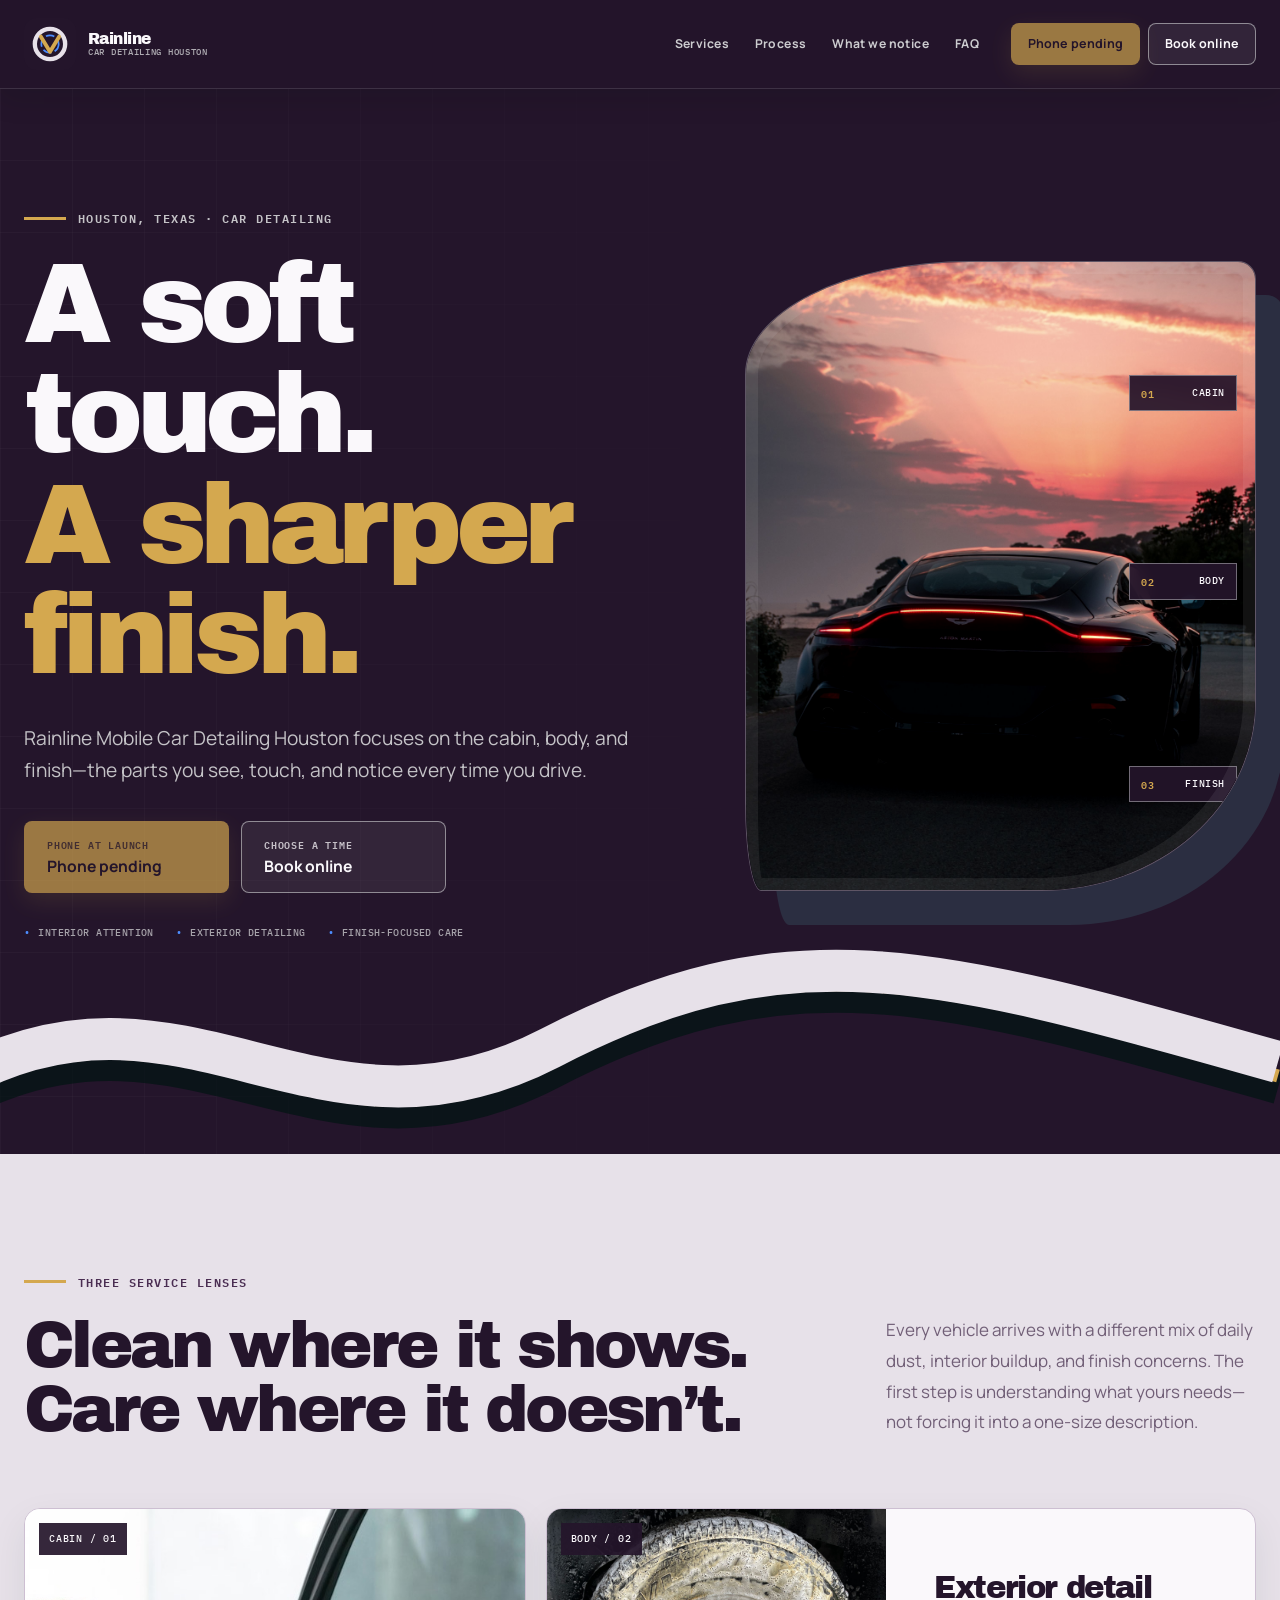
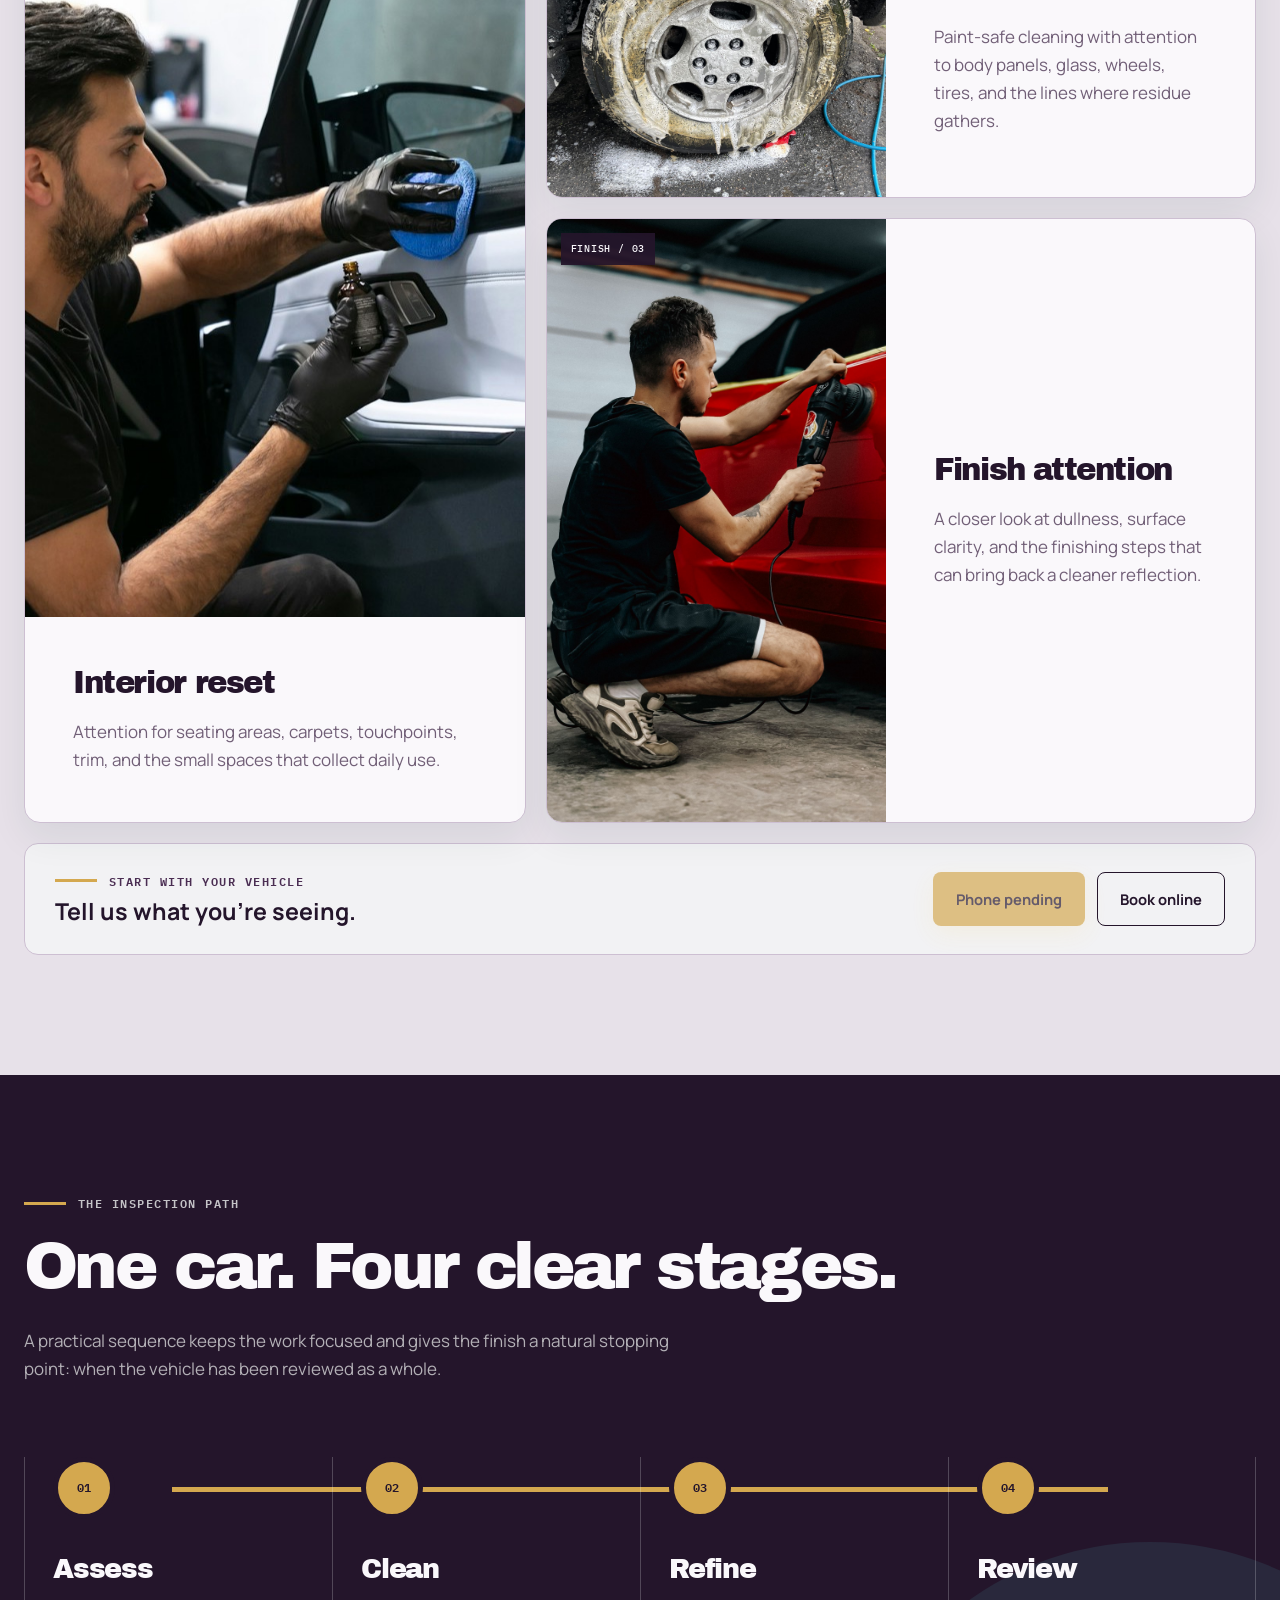
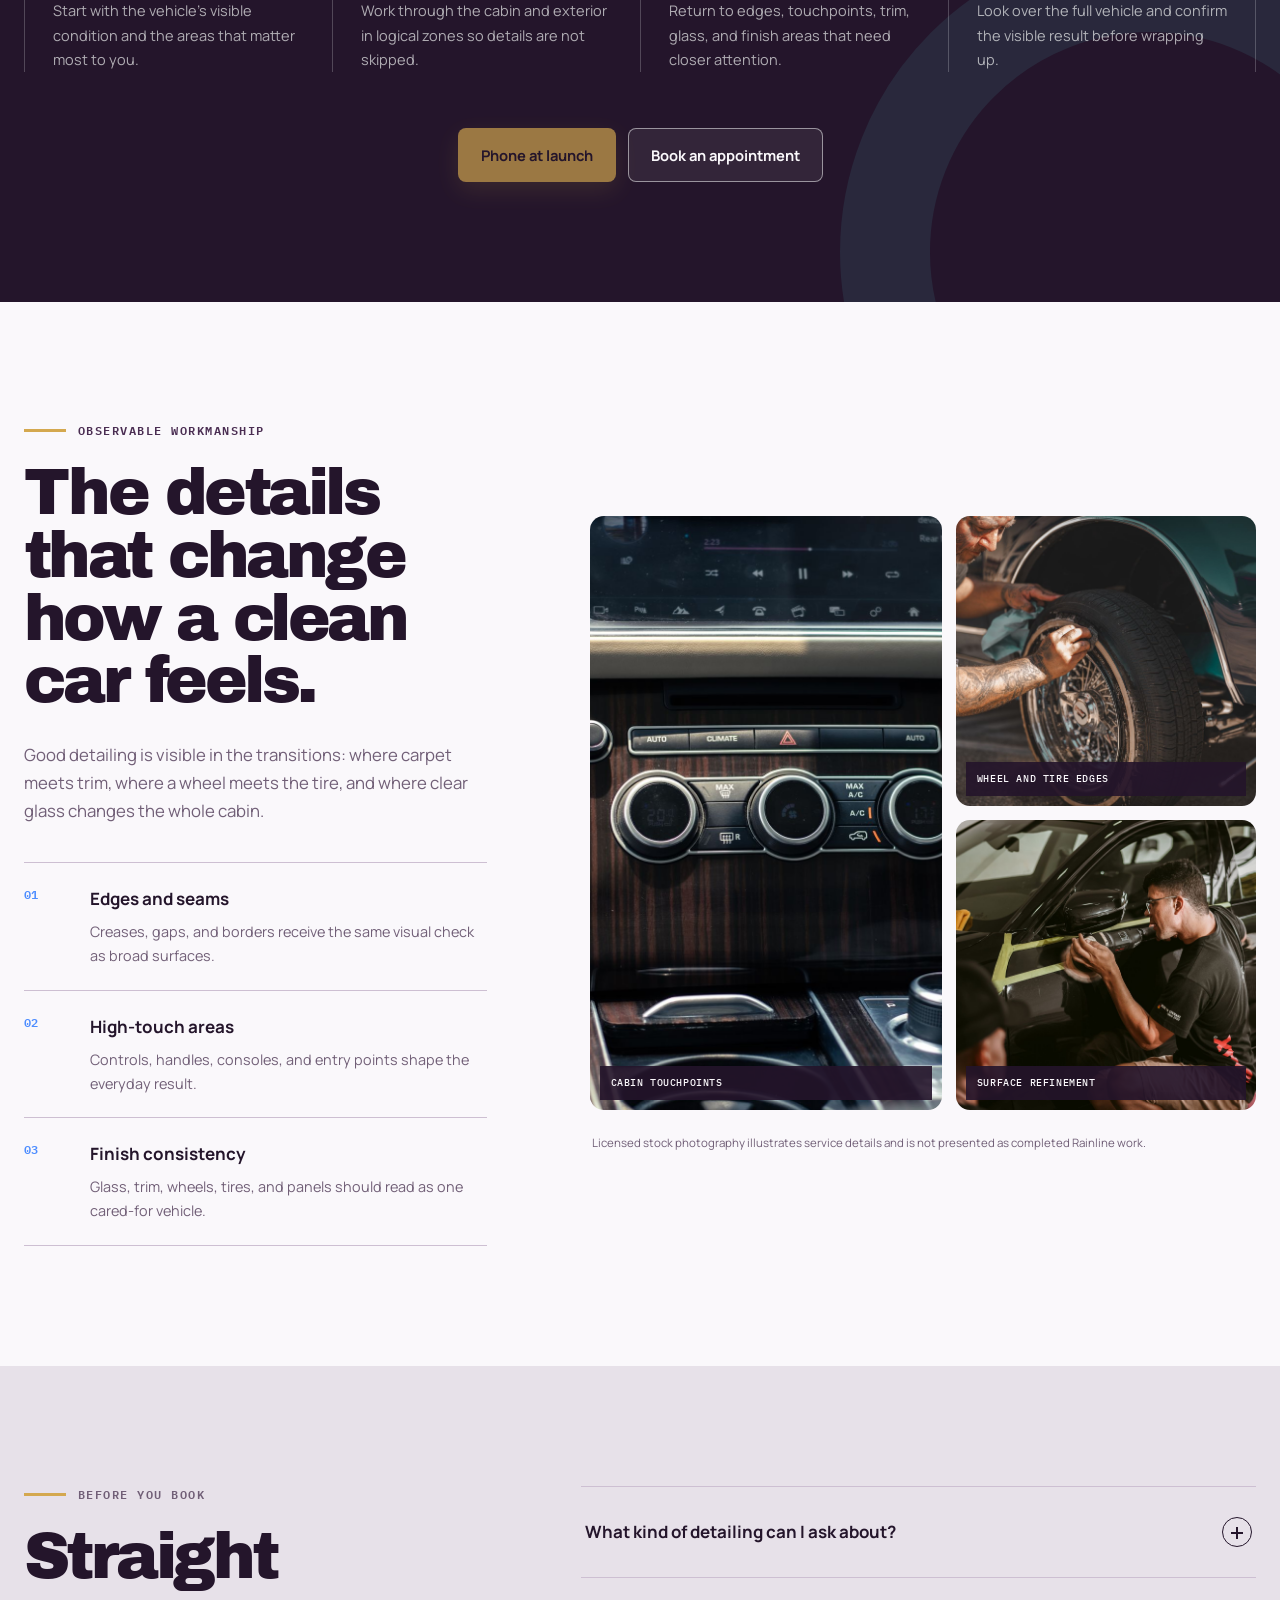
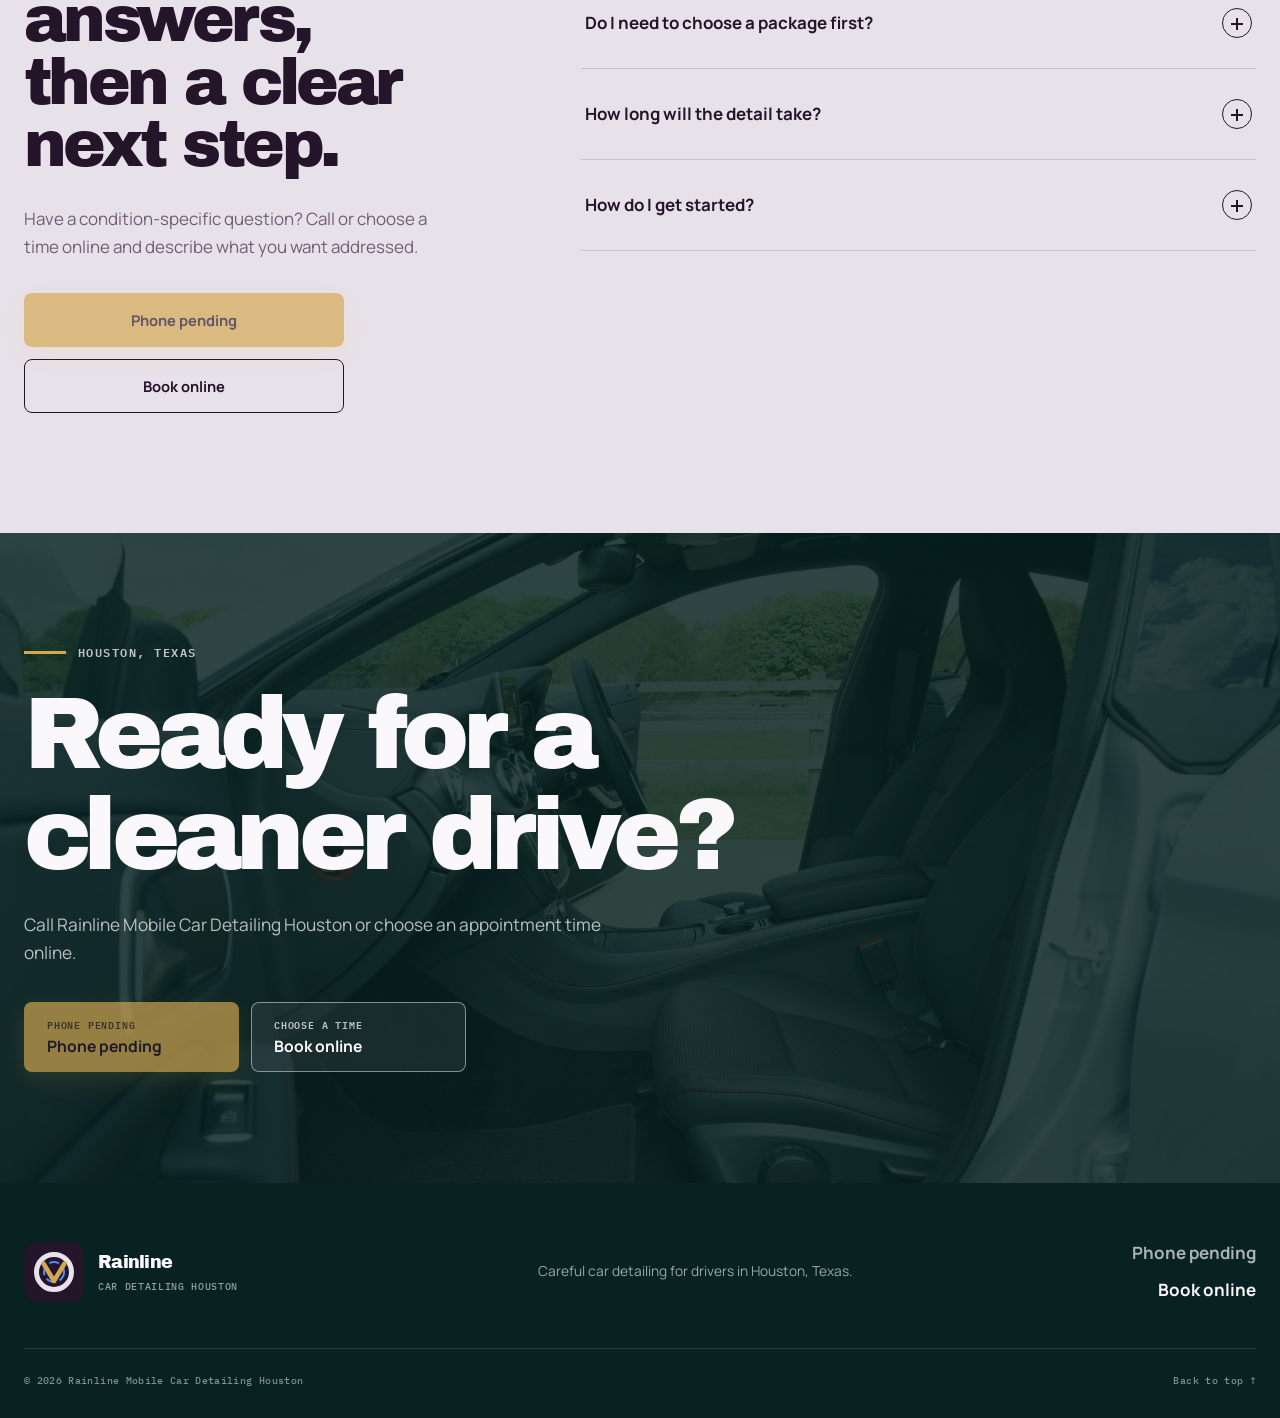
==== index.html @ 6e52d06d "feat: launch Rainline website" ====
<!doctype html>
<html lang="en">
  <head>
    <meta charset="utf-8">
    <meta name="viewport" content="width=device-width, initial-scale=1">
    <title>Rainline Mobile Car Detailing Houston | Call or Book</title>
    <meta name="description" content="Rainline Mobile Car Detailing Houston offers careful interior, exterior, and finish-focused car detailing in Houston, Texas. Call or book online.">
    <meta name="theme-color" content="#24152b">
    <meta name="robots" content="index,follow,max-image-preview:large">
    <link rel="canonical" href="https://rainline.shop/">
    <link rel="icon" href="assets/favicon.svg" type="image/svg+xml">
    <link rel="preload" href="assets/fonts/archivo-black.ttf" as="font" type="font/ttf" crossorigin>
    <link rel="preload" href="assets/hero-foam-car.jpg" as="image">
    <link rel="stylesheet" href="styles.css">
    <meta property="og:type" content="website">
    <meta property="og:title" content="Rainline Mobile Car Detailing Houston">
    <meta property="og:description" content="Careful car detailing for the cabin, body, and finish. Call or book online in Houston, Texas.">
    <meta property="og:url" content="https://rainline.shop/">
    <meta property="og:image" content="https://rainline.shop/assets/hero-foam-car.jpg">
    <meta property="og:locale" content="en_US">
    <meta name="twitter:card" content="summary_large_image">
    <script type="application/ld+json">
      {
        "@context": "https://schema.org",
        "@type": "LocalBusiness",
        "name": "Rainline Mobile Car Detailing Houston",
        "url": "https://rainline.shop/",
        "description": "Careful interior, exterior, and finish-focused car detailing for drivers in Houston, Texas.",
        "areaServed": {
          "@type": "City",
          "name": "Houston, Texas"
        },
        "knowsAbout": [
          "Car detailing",
          "Interior car detailing",
          "Exterior car detailing",
          "Vehicle finish care"
        ]
      }
    </script>
  </head>
  <body>
    <a class="skip-link" href="#main-content">Skip to content</a>

    <header class="site-header" data-header>
      <div class="header-inner shell">
        <a class="brand" href="#top" aria-label="Rainline home">
          <img src="assets/logo.svg" width="56" height="56" alt="">
          <span class="brand-copy">
            <strong>Rainline</strong>
            <small>Car Detailing Houston</small>
          </span>
        </a>

        <button class="menu-toggle" type="button" aria-expanded="false" aria-controls="site-nav">
          <span class="menu-toggle-label">Menu</span>
          <span class="menu-icon" aria-hidden="true"><i></i><i></i></span>
        </button>

        <nav class="site-nav" id="site-nav" aria-label="Main navigation">
          <div class="nav-links">
            <a href="#services">Services</a>
            <a href="#process">Process</a>
            <a href="#details">What we notice</a>
            <a href="#questions">FAQ</a>
          </div>
          <div class="nav-actions">
            <a class="button button-call button-small" href="#contact" aria-disabled="true" aria-label="Call Rainline at Phone pending">Phone pending</a>
            <a class="button button-book button-small" href="https://cal.com/sumitdatta/auto-detail-service">Book online</a>
          </div>
        </nav>
      </div>
    </header>

    <main id="main-content">
      <section class="hero" id="top">
        <div class="hero-grid shell">
          <div class="hero-copy">
            <p class="eyebrow light"><span></span> Houston, Texas · Car detailing</p>
            <h1>A soft touch. <em>A sharper finish.</em></h1>
            <p class="hero-lede">Rainline Mobile Car Detailing Houston focuses on the cabin, body, and finish—the parts you see, touch, and notice every time you drive.</p>
            <div class="action-pair hero-actions">
              <a class="button button-call" href="#contact" aria-disabled="true">
                <span>Phone at launch</span>
                <strong>Phone pending</strong>
              </a>
              <a class="button button-book" href="https://cal.com/sumitdatta/auto-detail-service">
                <span>Choose a time</span>
                <strong>Book online</strong>
              </a>
            </div>
            <div class="hero-notes" aria-label="Service highlights">
              <span>Interior attention</span>
              <span>Exterior detailing</span>
              <span>Finish-focused care</span>
            </div>
          </div>

          <div class="hero-visual" aria-label="Vehicle finish shown in motion on a Houston road">
            <img src="assets/hero-foam-car.jpg" width="2200" height="3300" alt="A dark vehicle driving along a road at sunset">
            <div class="visual-label label-top"><b>01</b><span>Cabin</span></div>
            <div class="visual-label label-mid"><b>02</b><span>Body</span></div>
            <div class="visual-label label-bottom"><b>03</b><span>Finish</span></div>
          </div>
        </div>

        <svg class="waterline" viewBox="0 0 1600 220" preserveAspectRatio="none" aria-hidden="true">
          <path class="waterline-shadow" d="M-30 152 C260 18 425 238 720 116 S1190 30 1630 130"></path>
          <path class="waterline-sun" d="M-30 140 C260 6 425 226 720 104 S1190 18 1630 118"></path>
          <path class="waterline-glint" d="M-30 126 C260 -8 425 212 720 90 S1190 4 1630 104"></path>
        </svg>
      </section>

      <section class="services section" id="services">
        <div class="shell">
          <div class="section-heading split-heading">
            <div>
              <p class="eyebrow"><span></span> Three service lenses</p>
              <h2>Clean where it shows.<br>Care where it doesn’t.</h2>
            </div>
            <p>Every vehicle arrives with a different mix of daily dust, interior buildup, and finish concerns. The first step is understanding what yours needs—not forcing it into a one-size description.</p>
          </div>

          <div class="service-grid">
            <article class="service-card service-card-tall">
              <div class="service-photo">
                <img src="assets/clean-interior.jpg" width="1800" height="1200" loading="lazy" alt="Clean black vehicle seats and center console">
                <span class="photo-code">CABIN / 01</span>
              </div>
              <div class="service-copy">
                <h3>Interior reset</h3>
                <p>Attention for seating areas, carpets, touchpoints, trim, and the small spaces that collect daily use.</p>
              </div>
            </article>

            <article class="service-card">
              <div class="service-photo">
                <img src="assets/wheel-suds.jpg" width="1800" height="1200" loading="lazy" alt="A wheel being cleaned by hand with soap suds">
                <span class="photo-code">BODY / 02</span>
              </div>
              <div class="service-copy">
                <h3>Exterior detail</h3>
                <p>Paint-safe cleaning with attention to body panels, glass, wheels, tires, and the lines where residue gathers.</p>
              </div>
            </article>

            <article class="service-card service-card-wide">
              <div class="service-photo">
                <img src="assets/polish-closeup.jpg" width="1800" height="1200" loading="lazy" alt="A polishing machine moving across a dark vehicle panel">
                <span class="photo-code">FINISH / 03</span>
              </div>
              <div class="service-copy">
                <h3>Finish attention</h3>
                <p>A closer look at dullness, surface clarity, and the finishing steps that can bring back a cleaner reflection.</p>
              </div>
            </article>
          </div>

          <div class="service-contact contact-strip">
            <div>
              <p class="eyebrow"><span></span> Start with your vehicle</p>
              <h3>Tell us what you’re seeing.</h3>
            </div>
            <div class="action-pair compact-actions">
              <a class="button button-call" href="#contact" aria-disabled="true">Phone pending</a>
              <a class="button button-book dark-book" href="https://cal.com/sumitdatta/auto-detail-service">Book online</a>
            </div>
          </div>
        </div>
      </section>

      <section class="process section" id="process">
        <div class="shell">
          <div class="process-intro">
            <p class="eyebrow light"><span></span> The inspection path</p>
            <h2>One car. Four clear stages.</h2>
            <p>A practical sequence keeps the work focused and gives the finish a natural stopping point: when the vehicle has been reviewed as a whole.</p>
          </div>

          <ol class="process-track">
            <li>
              <span class="step-number">01</span>
              <div><h3>Assess</h3><p>Start with the vehicle’s visible condition and the areas that matter most to you.</p></div>
            </li>
            <li>
              <span class="step-number">02</span>
              <div><h3>Clean</h3><p>Work through the cabin and exterior in logical zones so details are not skipped.</p></div>
            </li>
            <li>
              <span class="step-number">03</span>
              <div><h3>Refine</h3><p>Return to edges, touchpoints, trim, glass, and finish areas that need closer attention.</p></div>
            </li>
            <li>
              <span class="step-number">04</span>
              <div><h3>Review</h3><p>Look over the full vehicle and confirm the visible result before wrapping up.</p></div>
            </li>
          </ol>

          <div class="process-actions action-pair">
            <a class="button button-call" href="#contact" aria-disabled="true">Phone at launch</a>
            <a class="button button-book button-book-light" href="https://cal.com/sumitdatta/auto-detail-service">Book an appointment</a>
          </div>
        </div>
      </section>

      <section class="details section" id="details">
        <div class="shell details-grid">
          <div class="details-copy">
            <p class="eyebrow"><span></span> Observable workmanship</p>
            <h2>The details that change how a clean car feels.</h2>
            <p class="details-lede">Good detailing is visible in the transitions: where carpet meets trim, where a wheel meets the tire, and where clear glass changes the whole cabin.</p>
            <ul class="inspection-list">
              <li><span>01</span><div><strong>Edges and seams</strong><p>Creases, gaps, and borders receive the same visual check as broad surfaces.</p></div></li>
              <li><span>02</span><div><strong>High-touch areas</strong><p>Controls, handles, consoles, and entry points shape the everyday result.</p></div></li>
              <li><span>03</span><div><strong>Finish consistency</strong><p>Glass, trim, wheels, tires, and panels should read as one cared-for vehicle.</p></div></li>
            </ul>
          </div>

          <div class="detail-gallery" aria-label="Car detailing service illustrations">
            <figure class="gallery-main">
              <img src="assets/dashboard-detail.jpg" width="1800" height="1200" loading="lazy" alt="Close view of a vehicle dashboard and steering wheel">
              <figcaption>Cabin touchpoints</figcaption>
            </figure>
            <figure>
              <img src="assets/wheel-detail.jpg" width="1800" height="1200" loading="lazy" alt="A vehicle wheel being cleaned with detailing tools">
              <figcaption>Wheel and tire edges</figcaption>
            </figure>
            <figure>
              <img src="assets/polishing-work.jpg" width="1800" height="1200" loading="lazy" alt="A detailer polishing the side panel of a vehicle">
              <figcaption>Surface refinement</figcaption>
            </figure>
            <p class="stock-note">Licensed stock photography illustrates service details and is not presented as completed Rainline work.</p>
          </div>
        </div>
      </section>

      <section class="questions section" id="questions">
        <div class="shell questions-grid">
          <div class="questions-intro">
            <p class="eyebrow"><span></span> Before you book</p>
            <h2>Straight answers, then a clear next step.</h2>
            <p>Have a condition-specific question? Call or choose a time online and describe what you want addressed.</p>
            <div class="action-pair stacked-actions">
              <a class="button button-call" href="#contact" aria-disabled="true">Phone pending</a>
              <a class="button button-book dark-book" href="https://cal.com/sumitdatta/auto-detail-service">Book online</a>
            </div>
          </div>

          <div class="faq-list">
            <details>
              <summary>What kind of detailing can I ask about?<span aria-hidden="true"></span></summary>
              <p>Ask about interior cleaning, exterior detailing, wheel and tire attention, or finish-focused care. Vehicle condition varies, so confirm the right scope when you call or book.</p>
            </details>
            <details>
              <summary>Do I need to choose a package first?<span aria-hidden="true"></span></summary>
              <p>No. Start with what you notice about the vehicle and what you want improved. The appropriate service scope can be discussed from there.</p>
            </details>
            <details>
              <summary>How long will the detail take?<span aria-hidden="true"></span></summary>
              <p>Timing depends on vehicle size, condition, and the agreed scope. Ask about timing for your specific vehicle when you call or book online.</p>
            </details>
            <details>
              <summary>How do I get started?<span aria-hidden="true"></span></summary>
              <p>Call Rainline at Phone pending or use the online appointment link. Both paths let you start with your vehicle and what it needs.</p>
            </details>
          </div>
        </div>
      </section>

      <section class="final-cta" id="contact">
        <div class="final-photo" aria-hidden="true">
          <img src="assets/interior-finish.jpg" width="1800" height="1196" loading="lazy" alt="">
        </div>
        <div class="shell final-inner">
          <p class="eyebrow light"><span></span> Houston, Texas</p>
          <h2>Ready for a cleaner drive?</h2>
          <p>Call Rainline Mobile Car Detailing Houston or choose an appointment time online.</p>
          <div class="action-pair final-actions">
            <a class="button button-call" href="#contact" aria-disabled="true"><span>Phone pending</span><strong>Phone pending</strong></a>
            <a class="button button-book" href="https://cal.com/sumitdatta/auto-detail-service"><span>Choose a time</span><strong>Book online</strong></a>
          </div>
        </div>
      </section>
    </main>

    <footer class="site-footer">
      <div class="shell footer-grid">
        <div class="footer-brand">
          <img src="assets/logo.svg" width="64" height="64" alt="">
          <div><strong>Rainline</strong><span>Car Detailing Houston</span></div>
        </div>
        <p>Careful car detailing for drivers in Houston, Texas.</p>
        <div class="footer-actions">
          <a href="#contact" aria-disabled="true">Phone pending</a>
          <a href="https://cal.com/sumitdatta/auto-detail-service">Book online</a>
        </div>
      </div>
      <div class="shell footer-bottom">
        <span>© <span data-year>2026</span> Rainline Mobile Car Detailing Houston</span>
        <a href="#top">Back to top ↑</a>
      </div>
    </footer>

    <div class="mobile-sticky" aria-label="Contact options">
      <a class="sticky-call" href="#contact" aria-disabled="true"><span>Call</span><strong>Phone pending</strong></a>
      <a class="sticky-book" href="https://cal.com/sumitdatta/auto-detail-service"><span>Book</span><strong>Online</strong></a>
    </div>

    <script src="script.js" defer></script>
  </body>
</html>
---- styles.css ----
@font-face {
  font-family: "Archivo Black";
  src: url("assets/fonts/archivo-black.ttf") format("truetype");
  font-style: normal;
  font-weight: 400;
  font-display: swap;
}

/* Rainline identity layer */
:root {
  --bayou: #24152b;
  --bayou-bright: #4a2d52;
  --ink: #24152b;
  --rain: #e7e1e9;
  --chrome: #faf8fb;
  --sun: #d4a84f;
  --sun-dark: #9b7425;
  --reflection: #4d8dff;
  --muted: #715f77;
  --line: #cdbfd2;
}

a[aria-disabled="true"] {
  pointer-events: none;
  cursor: not-allowed;
  opacity: 0.68;
}

@font-face {
  font-family: "Manrope";
  src: url("assets/fonts/manrope-400.ttf") format("truetype");
  font-style: normal;
  font-weight: 400;
  font-display: swap;
}

@font-face {
  font-family: "Manrope";
  src: url("assets/fonts/manrope-500.ttf") format("truetype");
  font-style: normal;
  font-weight: 500;
  font-display: swap;
}

@font-face {
  font-family: "Manrope";
  src: url("assets/fonts/manrope-600.ttf") format("truetype");
  font-style: normal;
  font-weight: 600;
  font-display: swap;
}

@font-face {
  font-family: "Manrope";
  src: url("assets/fonts/manrope-700.ttf") format("truetype");
  font-style: normal;
  font-weight: 700;
  font-display: swap;
}

@font-face {
  font-family: "IBM Plex Mono";
  src: url("assets/fonts/ibm-plex-mono-500.ttf") format("truetype");
  font-style: normal;
  font-weight: 500;
  font-display: swap;
}

@font-face {
  font-family: "IBM Plex Mono";
  src: url("assets/fonts/ibm-plex-mono-600.ttf") format("truetype");
  font-style: normal;
  font-weight: 600;
  font-display: swap;
}

:root {
  --bayou: #24152b;
  --bayou-bright: #4a2d52;
  --ink: #24152b;
  --rain: #e7e1e9;
  --chrome: #faf8fb;
  --sun: #d4a84f;
  --sun-dark: #9b7425;
  --reflection: #4d8dff;
  --muted: #715f77;
  --line: #cdbfd2;
  --white-line: rgba(247, 250, 249, 0.22);
  --shadow: 0 20px 55px rgba(36, 21, 43, 0.13);
  --shell: min(1240px, calc(100vw - 48px));
  --header-height: 88px;
}

*,
*::before,
*::after {
  box-sizing: border-box;
}

html {
  scroll-behavior: smooth;
  scroll-padding-top: calc(var(--header-height) + 24px);
}

body {
  margin: 0;
  background: var(--rain);
  color: var(--ink);
  font-family: "Manrope", Arial, sans-serif;
  font-size: 17px;
  line-height: 1.65;
  text-rendering: optimizeLegibility;
  -webkit-font-smoothing: antialiased;
}

body.menu-open {
  overflow: hidden;
}

img,
svg {
  display: block;
  max-width: 100%;
}

a {
  color: inherit;
  text-decoration: none;
}

button,
a {
  -webkit-tap-highlight-color: transparent;
}

:focus-visible {
  outline: 3px solid var(--sun);
  outline-offset: 4px;
}

h1,
h2,
h3,
p {
  margin-top: 0;
}

h1,
h2 {
  font-family: "Archivo Black", "Arial Black", sans-serif;
  font-weight: 400;
  letter-spacing: -0.055em;
  line-height: 0.98;
}

h2 {
  font-size: clamp(2.65rem, 5.1vw, 5.2rem);
}

h3 {
  font-size: 1.35rem;
  line-height: 1.2;
}

.shell {
  width: var(--shell);
  margin-inline: auto;
}

.section {
  padding: 120px 0;
}

.skip-link {
  position: fixed;
  z-index: 1000;
  top: 12px;
  left: 12px;
  padding: 12px 16px;
  background: var(--sun);
  color: var(--ink);
  font-weight: 800;
  transform: translateY(-160%);
  transition: transform 160ms ease;
}

.skip-link:focus {
  transform: translateY(0);
}

.eyebrow {
  display: flex;
  align-items: center;
  gap: 12px;
  margin-bottom: 24px;
  color: var(--bayou-bright);
  font-family: "IBM Plex Mono", monospace;
  font-size: 0.72rem;
  font-weight: 600;
  letter-spacing: 0.13em;
  line-height: 1.4;
  text-transform: uppercase;
}

.eyebrow > span {
  width: 42px;
  height: 3px;
  background: var(--sun);
}

.eyebrow.light {
  color: rgba(247, 250, 249, 0.76);
}

.button {
  min-height: 54px;
  display: inline-flex;
  align-items: center;
  justify-content: center;
  gap: 8px;
  padding: 15px 22px;
  border: 1px solid transparent;
  border-radius: 8px;
  font-size: 0.92rem;
  font-weight: 750;
  line-height: 1.1;
  text-align: center;
  transition: transform 160ms ease, background-color 160ms ease, border-color 160ms ease;
}

.button:hover {
  transform: translateY(-2px);
}

.button-call {
  background: var(--sun);
  color: var(--ink);
  box-shadow: 0 8px 24px rgba(242, 200, 75, 0.16);
}

.button-call:hover {
  background: #ffdb61;
}

.button-book {
  border-color: rgba(247, 250, 249, 0.48);
  background: rgba(247, 250, 249, 0.07);
  color: var(--chrome);
}

.button-book:hover {
  border-color: var(--chrome);
  background: rgba(247, 250, 249, 0.13);
}

.dark-book {
  border-color: var(--bayou);
  background: transparent;
  color: var(--bayou);
}

.dark-book:hover {
  background: var(--bayou);
  color: var(--chrome);
}

.button-book-light {
  border-color: rgba(247, 250, 249, 0.52);
}

.button-small {
  min-height: 42px;
  padding: 11px 16px;
  font-size: 0.78rem;
}

.action-pair {
  display: flex;
  flex-wrap: wrap;
  gap: 12px;
}

/* Header */
.site-header {
  position: fixed;
  z-index: 100;
  inset: 0 0 auto;
  min-height: var(--header-height);
  background: rgba(36, 21, 43, 0.97);
  color: var(--chrome);
  border-bottom: 1px solid rgba(247, 250, 249, 0.12);
  box-shadow: 0 8px 28px rgba(2, 18, 17, 0.14);
  backdrop-filter: blur(16px);
  -webkit-backdrop-filter: blur(16px);
}

.header-inner {
  min-height: var(--header-height);
  display: flex;
  align-items: center;
  justify-content: space-between;
  gap: 28px;
}

.brand {
  flex: 0 0 auto;
  display: flex;
  align-items: center;
  gap: 12px;
}

.brand img {
  width: 52px;
  height: 52px;
}

.brand-copy {
  display: grid;
  gap: 2px;
  line-height: 1;
}

.brand-copy strong {
  font-family: "Archivo Black", "Arial Black", sans-serif;
  font-size: 0.97rem;
  font-weight: 400;
  letter-spacing: -0.035em;
}

.brand-copy small {
  color: rgba(247, 250, 249, 0.66);
  font-family: "IBM Plex Mono", monospace;
  font-size: 0.55rem;
  letter-spacing: 0.08em;
  text-transform: uppercase;
}

.site-nav {
  flex: 1;
  display: flex;
  align-items: center;
  justify-content: flex-end;
  gap: 32px;
}

.nav-links,
.nav-actions {
  display: flex;
  align-items: center;
}

.nav-links {
  gap: clamp(14px, 2vw, 28px);
}

.nav-links a {
  color: rgba(247, 250, 249, 0.8);
  font-size: 0.76rem;
  font-weight: 700;
  letter-spacing: 0.035em;
}

.nav-links a:hover {
  color: var(--sun);
}

.nav-actions {
  gap: 8px;
}

.site-nav .button-call {
  color: var(--ink);
}

.site-nav .button-book {
  color: var(--chrome);
}

.menu-toggle {
  display: none;
  min-width: 76px;
  min-height: 42px;
  align-items: center;
  justify-content: center;
  gap: 10px;
  border: 1px solid rgba(247, 250, 249, 0.34);
  border-radius: 7px;
  background: var(--bayou-bright);
  color: var(--chrome);
  font-family: "IBM Plex Mono", monospace;
  font-size: 0.65rem;
  letter-spacing: 0.07em;
  text-transform: uppercase;
}

.menu-icon {
  display: grid;
  width: 18px;
  gap: 5px;
}

.menu-icon i {
  width: 18px;
  height: 2px;
  display: block;
  background: currentColor;
  transition: transform 160ms ease;
}

.menu-toggle[aria-expanded="true"] .menu-icon i:first-child {
  transform: translateY(3.5px) rotate(45deg);
}

.menu-toggle[aria-expanded="true"] .menu-icon i:last-child {
  transform: translateY(-3.5px) rotate(-45deg);
}

/* Hero */
.hero {
  position: relative;
  min-height: 850px;
  overflow: hidden;
  padding: calc(var(--header-height) + 74px) 0 164px;
  background: var(--bayou);
  color: var(--chrome);
}

.hero::before {
  content: "";
  position: absolute;
  inset: var(--header-height) 0 0;
  opacity: 0.16;
  background-image: linear-gradient(rgba(247, 250, 249, 0.18) 1px, transparent 1px), linear-gradient(90deg, rgba(247, 250, 249, 0.18) 1px, transparent 1px);
  background-size: 72px 72px;
  mask-image: linear-gradient(to right, black, transparent 62%);
  pointer-events: none;
}

.hero-grid {
  position: relative;
  z-index: 2;
  display: grid;
  grid-template-columns: minmax(0, 0.94fr) minmax(410px, 0.76fr);
  align-items: center;
  gap: clamp(50px, 7vw, 110px);
}

.hero-copy {
  padding: 48px 0;
}

.hero h1 {
  max-width: 820px;
  margin-bottom: 30px;
  font-size: clamp(4.5rem, 8.8vw, 8.4rem);
}

.hero h1 em {
  display: block;
  color: var(--sun);
  font-style: normal;
}

.hero-lede {
  max-width: 650px;
  margin-bottom: 34px;
  color: rgba(247, 250, 249, 0.76);
  font-size: clamp(1.05rem, 1.5vw, 1.25rem);
  line-height: 1.7;
}

.hero-actions .button {
  min-width: 205px;
  min-height: 72px;
  flex-direction: column;
  align-items: flex-start;
  padding: 16px 22px;
}

.hero-actions .button span,
.final-actions .button span {
  font-family: "IBM Plex Mono", monospace;
  font-size: 0.62rem;
  font-weight: 600;
  letter-spacing: 0.08em;
  opacity: 0.74;
  text-transform: uppercase;
}

.hero-actions .button strong,
.final-actions .button strong {
  font-size: 0.98rem;
}

.hero-notes {
  display: flex;
  flex-wrap: wrap;
  gap: 8px 22px;
  margin-top: 32px;
  color: rgba(247, 250, 249, 0.62);
  font-family: "IBM Plex Mono", monospace;
  font-size: 0.64rem;
  letter-spacing: 0.04em;
  text-transform: uppercase;
}

.hero-notes span::before {
  content: "•";
  margin-right: 8px;
  color: var(--reflection);
}

.hero-visual {
  position: relative;
  height: min(670px, 70vh);
  min-height: 570px;
  overflow: hidden;
  border: 1px solid rgba(247, 250, 249, 0.28);
  border-radius: 44% 18px 42% 16px / 18% 18px 30% 14%;
  box-shadow: 28px 34px 0 rgba(76, 153, 160, 0.19);
}

.hero-visual::after {
  content: "";
  position: absolute;
  inset: 0;
  border: 12px solid rgba(247, 250, 249, 0.07);
  border-radius: inherit;
  pointer-events: none;
}

.hero-visual img {
  width: 100%;
  height: 100%;
  object-fit: cover;
  object-position: 51% 48%;
  filter: saturate(0.78) contrast(1.04);
}

.visual-label {
  position: absolute;
  right: 18px;
  min-width: 108px;
  display: flex;
  align-items: center;
  justify-content: space-between;
  gap: 12px;
  padding: 9px 11px;
  border: 1px solid rgba(247, 250, 249, 0.38);
  background: rgba(36, 21, 43, 0.92);
  color: var(--chrome);
  font-family: "IBM Plex Mono", monospace;
  font-size: 0.62rem;
  letter-spacing: 0.06em;
  text-transform: uppercase;
  backdrop-filter: blur(8px);
}

.visual-label b {
  color: var(--sun);
}

.label-top { top: 18%; }
.label-mid { top: 48%; }
.label-bottom { bottom: 14%; }

.waterline {
  position: absolute;
  z-index: 3;
  right: -2%;
  bottom: -24px;
  left: -2%;
  width: 104%;
  height: 220px;
  overflow: visible;
}

.waterline path {
  fill: none;
  vector-effect: non-scaling-stroke;
}

.waterline-shadow {
  stroke: rgba(2, 20, 19, 0.7);
  stroke-width: 32;
}

.waterline-sun {
  stroke: var(--sun);
  stroke-width: 13;
}

.waterline-glint {
  stroke: var(--rain);
  stroke-width: 42;
}

/* Services */
.services {
  background: var(--rain);
}

.split-heading {
  display: grid;
  grid-template-columns: 1.5fr 0.7fr;
  align-items: end;
  gap: 70px;
  margin-bottom: 66px;
}

.section-heading h2 {
  margin-bottom: 0;
}

.split-heading > p {
  margin-bottom: 4px;
  color: var(--muted);
  line-height: 1.8;
}

.service-grid {
  display: grid;
  grid-template-columns: repeat(12, 1fr);
  grid-template-rows: repeat(2, minmax(290px, auto));
  gap: 20px;
}

.service-card {
  grid-column: 6 / 13;
  display: grid;
  grid-template-columns: minmax(240px, 0.92fr) 1fr;
  min-height: 290px;
  overflow: hidden;
  background: var(--chrome);
  border: 1px solid var(--line);
  border-radius: 16px;
  box-shadow: 0 14px 36px rgba(14, 58, 55, 0.08);
}

.service-card-tall {
  grid-column: 1 / 6;
  grid-row: 1 / 3;
  display: flex;
  flex-direction: column;
}

.service-card-wide {
  grid-row: 2;
}

.service-photo {
  position: relative;
  min-height: 270px;
  overflow: hidden;
}

.service-card-tall .service-photo {
  flex: 1;
  min-height: 500px;
}

.service-photo img {
  width: 100%;
  height: 100%;
  object-fit: cover;
  transition: transform 500ms cubic-bezier(0.22, 1, 0.36, 1);
}

.service-card:hover .service-photo img {
  transform: scale(1.025);
}

.photo-code {
  position: absolute;
  top: 14px;
  left: 14px;
  padding: 8px 10px;
  background: rgba(36, 21, 43, 0.92);
  color: var(--chrome);
  font-family: "IBM Plex Mono", monospace;
  font-size: 0.6rem;
  letter-spacing: 0.08em;
}

.service-copy {
  align-self: center;
  padding: clamp(28px, 4vw, 48px);
}

.service-copy h3 {
  margin-bottom: 16px;
  font-family: "Archivo Black", "Arial Black", sans-serif;
  font-size: clamp(1.6rem, 2.4vw, 2.4rem);
  font-weight: 400;
  letter-spacing: -0.045em;
}

.service-copy p {
  margin-bottom: 0;
  color: var(--muted);
}

.contact-strip {
  margin-top: 20px;
  padding: 28px 30px;
  display: flex;
  align-items: center;
  justify-content: space-between;
  gap: 32px;
  border: 1px solid var(--line);
  border-radius: 14px;
  background: rgba(247, 250, 249, 0.72);
}

.contact-strip .eyebrow {
  margin-bottom: 9px;
}

.contact-strip h3 {
  margin-bottom: 0;
  font-size: 1.45rem;
}

.compact-actions {
  flex: 0 0 auto;
}

/* Process */
.process {
  position: relative;
  overflow: hidden;
  background: var(--bayou);
  color: var(--chrome);
}

.process::after {
  content: "";
  position: absolute;
  right: -180px;
  bottom: -260px;
  width: 620px;
  height: 620px;
  border: 90px solid rgba(76, 153, 160, 0.14);
  border-radius: 50%;
}

.process .shell {
  position: relative;
  z-index: 1;
}

.process-intro {
  max-width: 880px;
  margin-bottom: 74px;
}

.process-intro h2 {
  margin-bottom: 28px;
}

.process-intro > p:last-child {
  max-width: 690px;
  color: rgba(247, 250, 249, 0.68);
}

.process-track {
  position: relative;
  display: grid;
  grid-template-columns: repeat(4, 1fr);
  gap: 0;
  margin: 0;
  padding: 0;
  list-style: none;
}

.process-track::before {
  content: "";
  position: absolute;
  top: 30px;
  right: 12%;
  left: 12%;
  height: 5px;
  background: var(--sun);
}

.process-track li {
  position: relative;
  padding: 0 28px;
  border-left: 1px solid var(--white-line);
}

.process-track li:last-child {
  border-right: 1px solid var(--white-line);
}

.step-number {
  position: relative;
  z-index: 2;
  width: 62px;
  height: 62px;
  display: grid;
  place-items: center;
  margin-bottom: 34px;
  border: 5px solid var(--bayou);
  border-radius: 50%;
  background: var(--sun);
  color: var(--ink);
  font-family: "IBM Plex Mono", monospace;
  font-size: 0.75rem;
  font-weight: 700;
}

.process-track h3 {
  margin-bottom: 12px;
  font-family: "Archivo Black", "Arial Black", sans-serif;
  font-size: 1.7rem;
  font-weight: 400;
  letter-spacing: -0.045em;
}

.process-track p {
  margin-bottom: 0;
  color: rgba(247, 250, 249, 0.66);
  font-size: 0.91rem;
  line-height: 1.7;
}

.process-actions {
  margin-top: 56px;
  justify-content: center;
}

/* Details */
.details {
  background: var(--chrome);
}

.details-grid {
  display: grid;
  grid-template-columns: 0.82fr 1.18fr;
  align-items: center;
  gap: clamp(54px, 8vw, 110px);
}

.details-copy h2 {
  margin-bottom: 28px;
  font-size: clamp(2.9rem, 5vw, 5.4rem);
}

.details-lede {
  margin-bottom: 38px;
  color: var(--muted);
  font-size: 1.05rem;
}

.inspection-list {
  margin: 0;
  padding: 0;
  border-top: 1px solid var(--line);
  list-style: none;
}

.inspection-list li {
  display: grid;
  grid-template-columns: 48px 1fr;
  gap: 18px;
  padding: 22px 0;
  border-bottom: 1px solid var(--line);
}

.inspection-list > li > span {
  color: var(--reflection);
  font-family: "IBM Plex Mono", monospace;
  font-size: 0.72rem;
  font-weight: 700;
}

.inspection-list strong {
  display: block;
  margin-bottom: 7px;
}

.inspection-list p {
  margin: 0;
  color: var(--muted);
  font-size: 0.9rem;
}

.detail-gallery {
  display: grid;
  grid-template-columns: 1.08fr 0.92fr;
  grid-template-rows: 290px 290px auto;
  gap: 14px;
}

.detail-gallery figure {
  position: relative;
  margin: 0;
  overflow: hidden;
  border-radius: 14px;
  background: var(--bayou);
}

.detail-gallery .gallery-main {
  grid-row: 1 / 3;
}

.detail-gallery img {
  width: 100%;
  height: 100%;
  object-fit: cover;
}

.detail-gallery figcaption {
  position: absolute;
  right: 10px;
  bottom: 10px;
  left: 10px;
  padding: 9px 11px;
  background: rgba(36, 21, 43, 0.9);
  color: var(--chrome);
  font-family: "IBM Plex Mono", monospace;
  font-size: 0.62rem;
  letter-spacing: 0.06em;
  text-transform: uppercase;
}

.stock-note {
  grid-column: 1 / -1;
  margin: 0;
  padding: 10px 2px 0;
  color: var(--muted);
  font-size: 0.72rem;
  line-height: 1.55;
}

/* FAQ */
.questions {
  background: var(--rain);
}

.questions-grid {
  display: grid;
  grid-template-columns: 0.7fr 1.1fr;
  gap: clamp(60px, 10vw, 150px);
}

.questions-intro h2 {
  margin-bottom: 28px;
  font-size: clamp(2.8rem, 5vw, 5.1rem);
}

.questions-intro > p {
  color: var(--muted);
}

.stacked-actions {
  align-items: stretch;
  flex-direction: column;
  max-width: 320px;
  margin-top: 32px;
}

.faq-list {
  border-top: 1px solid var(--line);
}

.faq-list details {
  border-bottom: 1px solid var(--line);
}

.faq-list summary {
  min-height: 90px;
  display: flex;
  align-items: center;
  justify-content: space-between;
  gap: 24px;
  padding: 20px 4px;
  cursor: pointer;
  font-size: 1.06rem;
  font-weight: 700;
  list-style: none;
}

.faq-list summary::-webkit-details-marker {
  display: none;
}

.faq-list summary span {
  position: relative;
  flex: 0 0 30px;
  width: 30px;
  height: 30px;
  border: 1px solid var(--bayou);
  border-radius: 50%;
}

.faq-list summary span::before,
.faq-list summary span::after {
  content: "";
  position: absolute;
  top: 14px;
  left: 8px;
  width: 12px;
  height: 2px;
  background: var(--bayou);
}

.faq-list summary span::after {
  transform: rotate(90deg);
  transition: transform 160ms ease;
}

.faq-list details[open] summary span::after {
  transform: rotate(0deg);
}

.faq-list details p {
  max-width: 690px;
  margin: -2px 50px 26px 4px;
  color: var(--muted);
}

/* Final CTA */
.final-cta {
  position: relative;
  min-height: 650px;
  display: grid;
  align-items: center;
  overflow: hidden;
  background: var(--bayou);
  color: var(--chrome);
}

.final-photo {
  position: absolute;
  inset: 0;
}

.final-photo::after {
  content: "";
  position: absolute;
  inset: 0;
  background: rgba(7, 34, 32, 0.84);
}

.final-photo img {
  width: 100%;
  height: 100%;
  object-fit: cover;
  object-position: center 60%;
  filter: saturate(0.62);
}

.final-inner {
  position: relative;
  z-index: 1;
  padding: 110px 0;
}

.final-inner h2 {
  max-width: 860px;
  margin-bottom: 26px;
  font-size: clamp(4rem, 8vw, 8.5rem);
}

.final-inner > p:not(.eyebrow) {
  max-width: 620px;
  margin-bottom: 34px;
  color: rgba(247, 250, 249, 0.72);
  font-size: 1.08rem;
}

.final-actions .button {
  min-width: 215px;
  min-height: 70px;
  flex-direction: column;
  align-items: flex-start;
}

/* Footer */
.site-footer {
  padding: 56px 0 28px;
  background: #082221;
  color: var(--chrome);
}

.footer-grid {
  display: grid;
  grid-template-columns: 1.15fr 0.85fr 0.8fr;
  align-items: center;
  gap: 45px;
  padding-bottom: 44px;
}

.footer-brand {
  display: flex;
  align-items: center;
  gap: 14px;
}

.footer-brand img {
  width: 60px;
  height: 60px;
}

.footer-brand div {
  display: grid;
  gap: 2px;
}

.footer-brand strong {
  font-family: "Archivo Black", "Arial Black", sans-serif;
  font-size: 1.1rem;
  font-weight: 400;
  letter-spacing: -0.04em;
}

.footer-brand span {
  color: rgba(247, 250, 249, 0.58);
  font-family: "IBM Plex Mono", monospace;
  font-size: 0.6rem;
  letter-spacing: 0.07em;
  text-transform: uppercase;
}

.footer-grid > p {
  margin: 0;
  color: rgba(247, 250, 249, 0.62);
  font-size: 0.86rem;
}

.footer-actions {
  display: grid;
  justify-items: end;
  gap: 9px;
  font-weight: 700;
}

.footer-actions a:hover,
.footer-bottom a:hover {
  color: var(--sun);
}

.footer-bottom {
  display: flex;
  justify-content: space-between;
  gap: 30px;
  padding-top: 24px;
  border-top: 1px solid rgba(247, 250, 249, 0.12);
  color: rgba(247, 250, 249, 0.5);
  font-family: "IBM Plex Mono", monospace;
  font-size: 0.62rem;
  letter-spacing: 0.035em;
}

.mobile-sticky {
  display: none;
}

@media (max-width: 1120px) {
  :root {
    --shell: min(100% - 36px, 1240px);
  }

  .brand-copy {
    display: none;
  }

  .site-nav {
    gap: 20px;
  }

  .hero-grid {
    grid-template-columns: minmax(0, 1fr) minmax(360px, 0.72fr);
    gap: 46px;
  }

  .hero h1 {
    font-size: clamp(4.1rem, 8.5vw, 6.7rem);
  }

  .service-card {
    grid-template-columns: 0.95fr 1fr;
  }

  .detail-gallery {
    grid-template-rows: 245px 245px auto;
  }
}

@media (max-width: 980px) {
  :root {
    --header-height: 76px;
  }

  .section {
    padding: 92px 0;
  }

  .site-header {
    min-height: var(--header-height);
    background: #24152b;
  }

  .header-inner {
    min-height: var(--header-height);
  }

  .brand-copy {
    display: grid;
  }

  .menu-toggle {
    display: inline-flex;
  }

  .site-nav {
    position: fixed;
    z-index: 99;
    top: var(--header-height);
    right: 0;
    left: 0;
    max-height: calc(100svh - var(--header-height));
    display: none;
    align-items: stretch;
    overflow-y: auto;
    padding: 24px max(18px, calc((100vw - var(--shell)) / 2)) 32px;
    background: #24152b;
    border-top: 1px solid rgba(247, 250, 249, 0.14);
    box-shadow: 0 28px 60px rgba(2, 18, 17, 0.35);
  }

  .site-nav.is-open {
    display: flex;
    flex-direction: column;
  }

  .nav-links {
    display: grid;
    gap: 0;
  }

  .nav-links a {
    padding: 16px 2px;
    border-bottom: 1px solid rgba(247, 250, 249, 0.14);
    color: var(--chrome);
    font-size: 0.95rem;
  }

  .nav-actions {
    align-items: stretch;
    margin-top: 20px;
  }

  .nav-actions .button {
    min-height: 52px;
    flex: 1;
  }

  .hero {
    min-height: auto;
    padding-top: calc(var(--header-height) + 66px);
  }

  .hero-grid {
    grid-template-columns: 1fr;
  }

  .hero-copy {
    max-width: 760px;
    padding: 18px 0 0;
  }

  .hero-visual {
    width: min(660px, 88%);
    height: 590px;
    min-height: 0;
    margin-left: auto;
  }

  .split-heading,
  .details-grid,
  .questions-grid {
    grid-template-columns: 1fr;
  }

  .split-heading {
    gap: 28px;
  }

  .split-heading > p {
    max-width: 690px;
  }

  .service-grid {
    grid-template-rows: auto;
  }

  .service-card,
  .service-card-tall,
  .service-card-wide {
    grid-column: 1 / -1;
    grid-row: auto;
    display: grid;
    grid-template-columns: minmax(280px, 0.95fr) 1fr;
  }

  .service-card-tall .service-photo,
  .service-photo {
    min-height: 310px;
  }

  .process-track {
    grid-template-columns: repeat(2, 1fr);
    row-gap: 60px;
  }

  .process-track::before {
    display: none;
  }

  .process-track li:nth-child(3) {
    border-left: 1px solid var(--white-line);
  }

  .process-track li:nth-child(2) {
    border-right: 1px solid var(--white-line);
  }

  .details-grid {
    gap: 62px;
  }

  .details-copy {
    max-width: 770px;
  }

  .detail-gallery {
    grid-template-rows: 330px 330px auto;
  }

  .questions-grid {
    gap: 58px;
  }

  .questions-intro {
    max-width: 760px;
  }

  .stacked-actions {
    max-width: none;
    flex-direction: row;
  }

  .footer-grid {
    grid-template-columns: 1fr 1fr;
  }

  .footer-grid > p {
    display: none;
  }
}

@media (max-width: 700px) {
  :root {
    --shell: calc(100vw - 28px);
  }

  html {
    scroll-padding-top: calc(var(--header-height) + 14px);
  }

  body {
    padding-bottom: 70px;
    font-size: 16px;
  }

  .section {
    padding: 76px 0;
  }

  .brand img {
    width: 44px;
    height: 44px;
  }

  .brand-copy strong {
    font-size: 0.84rem;
  }

  .brand-copy small {
    font-size: 0.48rem;
  }

  .menu-toggle {
    min-width: 68px;
  }

  .menu-toggle-label {
    position: absolute;
    width: 1px;
    height: 1px;
    overflow: hidden;
    clip: rect(0 0 0 0);
  }

  .eyebrow {
    gap: 9px;
    margin-bottom: 18px;
    font-size: 0.63rem;
  }

  .eyebrow > span {
    width: 30px;
  }

  h2 {
    font-size: clamp(2.65rem, 14vw, 4.4rem);
  }

  .hero {
    padding-top: calc(var(--header-height) + 42px);
    padding-bottom: 126px;
  }

  .hero::before {
    background-size: 52px 52px;
  }

  .hero-grid {
    gap: 42px;
  }

  .hero h1 {
    margin-bottom: 22px;
    font-size: clamp(3.5rem, 18vw, 5.25rem);
  }

  .hero-lede {
    font-size: 1rem;
  }

  .hero-actions,
  .final-actions {
    flex-direction: column;
  }

  .hero-actions .button,
  .final-actions .button {
    width: 100%;
    min-width: 0;
  }

  .hero-notes {
    display: grid;
  }

  .hero-visual {
    width: calc(100% - 10px);
    height: 470px;
    margin: 0 0 0 auto;
    border-radius: 38% 12px 32% 12px / 14% 12px 22% 12px;
    box-shadow: 12px 18px 0 rgba(76, 153, 160, 0.19);
  }

  .visual-label {
    right: 10px;
    min-width: 92px;
    font-size: 0.54rem;
  }

  .waterline {
    bottom: -50px;
    height: 180px;
  }

  .split-heading {
    margin-bottom: 42px;
  }

  .section-heading h2 br {
    display: none;
  }

  .service-grid {
    display: grid;
    gap: 14px;
  }

  .service-card,
  .service-card-tall,
  .service-card-wide {
    display: flex;
    flex-direction: column;
  }

  .service-card-tall .service-photo,
  .service-photo {
    flex: none;
    min-height: 260px;
    aspect-ratio: 4 / 3;
  }

  .service-copy {
    padding: 27px 24px 30px;
  }

  .service-copy h3 {
    font-size: 1.7rem;
  }

  .contact-strip {
    align-items: stretch;
    flex-direction: column;
    padding: 24px 20px;
  }

  .compact-actions,
  .stacked-actions {
    flex-direction: column;
  }

  .compact-actions .button,
  .stacked-actions .button {
    width: 100%;
  }

  .process-intro {
    margin-bottom: 48px;
  }

  .process-track {
    grid-template-columns: 1fr;
    gap: 0;
  }

  .process-track li,
  .process-track li:nth-child(2),
  .process-track li:nth-child(3),
  .process-track li:last-child {
    display: grid;
    grid-template-columns: 58px 1fr;
    gap: 18px;
    padding: 26px 0;
    border: 0;
    border-top: 1px solid var(--white-line);
  }

  .process-track li:last-child {
    border-bottom: 1px solid var(--white-line);
  }

  .step-number {
    width: 46px;
    height: 46px;
    margin: 0;
    border-width: 3px;
    font-size: 0.65rem;
  }

  .process-track h3 {
    margin-bottom: 7px;
    font-size: 1.45rem;
  }

  .process-actions {
    align-items: stretch;
    flex-direction: column;
    margin-top: 38px;
  }

  .details-grid,
  .questions-grid {
    gap: 48px;
  }

  .details-copy h2,
  .questions-intro h2 {
    font-size: clamp(2.65rem, 13.5vw, 4.1rem);
  }

  .inspection-list li {
    grid-template-columns: 38px 1fr;
    gap: 10px;
  }

  .detail-gallery {
    grid-template-columns: 1fr 1fr;
    grid-template-rows: 330px 190px auto;
    gap: 9px;
  }

  .detail-gallery .gallery-main {
    grid-column: 1 / -1;
    grid-row: auto;
  }

  .detail-gallery figcaption {
    right: 7px;
    bottom: 7px;
    left: 7px;
    font-size: 0.53rem;
  }

  .faq-list summary {
    min-height: 78px;
    font-size: 0.98rem;
  }

  .faq-list details p {
    margin-right: 28px;
  }

  .final-cta {
    min-height: 620px;
  }

  .final-inner {
    padding: 84px 0;
  }

  .final-inner h2 {
    font-size: clamp(3.7rem, 18vw, 5.6rem);
  }

  .site-footer {
    padding-top: 44px;
  }

  .footer-grid {
    grid-template-columns: 1fr;
    gap: 28px;
  }

  .footer-actions {
    justify-items: start;
  }

  .footer-bottom {
    align-items: flex-start;
    flex-direction: column;
    gap: 12px;
  }

  .mobile-sticky {
    position: fixed;
    z-index: 200;
    right: 0;
    bottom: 0;
    left: 0;
    height: 70px;
    display: grid;
    grid-template-columns: 1.15fr 0.85fr;
    border-top: 1px solid rgba(247, 250, 249, 0.2);
    box-shadow: 0 -12px 30px rgba(2, 18, 17, 0.24);
  }

  .mobile-sticky a {
    display: flex;
    align-items: center;
    justify-content: center;
    flex-direction: column;
    gap: 2px;
    font-size: 0.72rem;
    line-height: 1.05;
  }

  .mobile-sticky span {
    font-family: "IBM Plex Mono", monospace;
    font-size: 0.55rem;
    letter-spacing: 0.08em;
    text-transform: uppercase;
  }

  .sticky-call {
    background: var(--sun);
    color: var(--ink);
  }

  .sticky-book {
    background: var(--bayou);
    color: var(--chrome);
  }
}

@media (max-width: 420px) {
  .brand-copy strong {
    max-width: 150px;
    overflow: hidden;
    text-overflow: ellipsis;
    white-space: nowrap;
  }

  .hero h1 {
    font-size: clamp(3.25rem, 17.8vw, 4.5rem);
  }

  .detail-gallery {
    grid-template-rows: 270px 165px auto;
  }
}

@media (prefers-reduced-motion: reduce) {
  html {
    scroll-behavior: auto;
  }

  *,
  *::before,
  *::after {
    animation-duration: 0.01ms !important;
    animation-iteration-count: 1 !important;
    transition-duration: 0.01ms !important;
  }
}
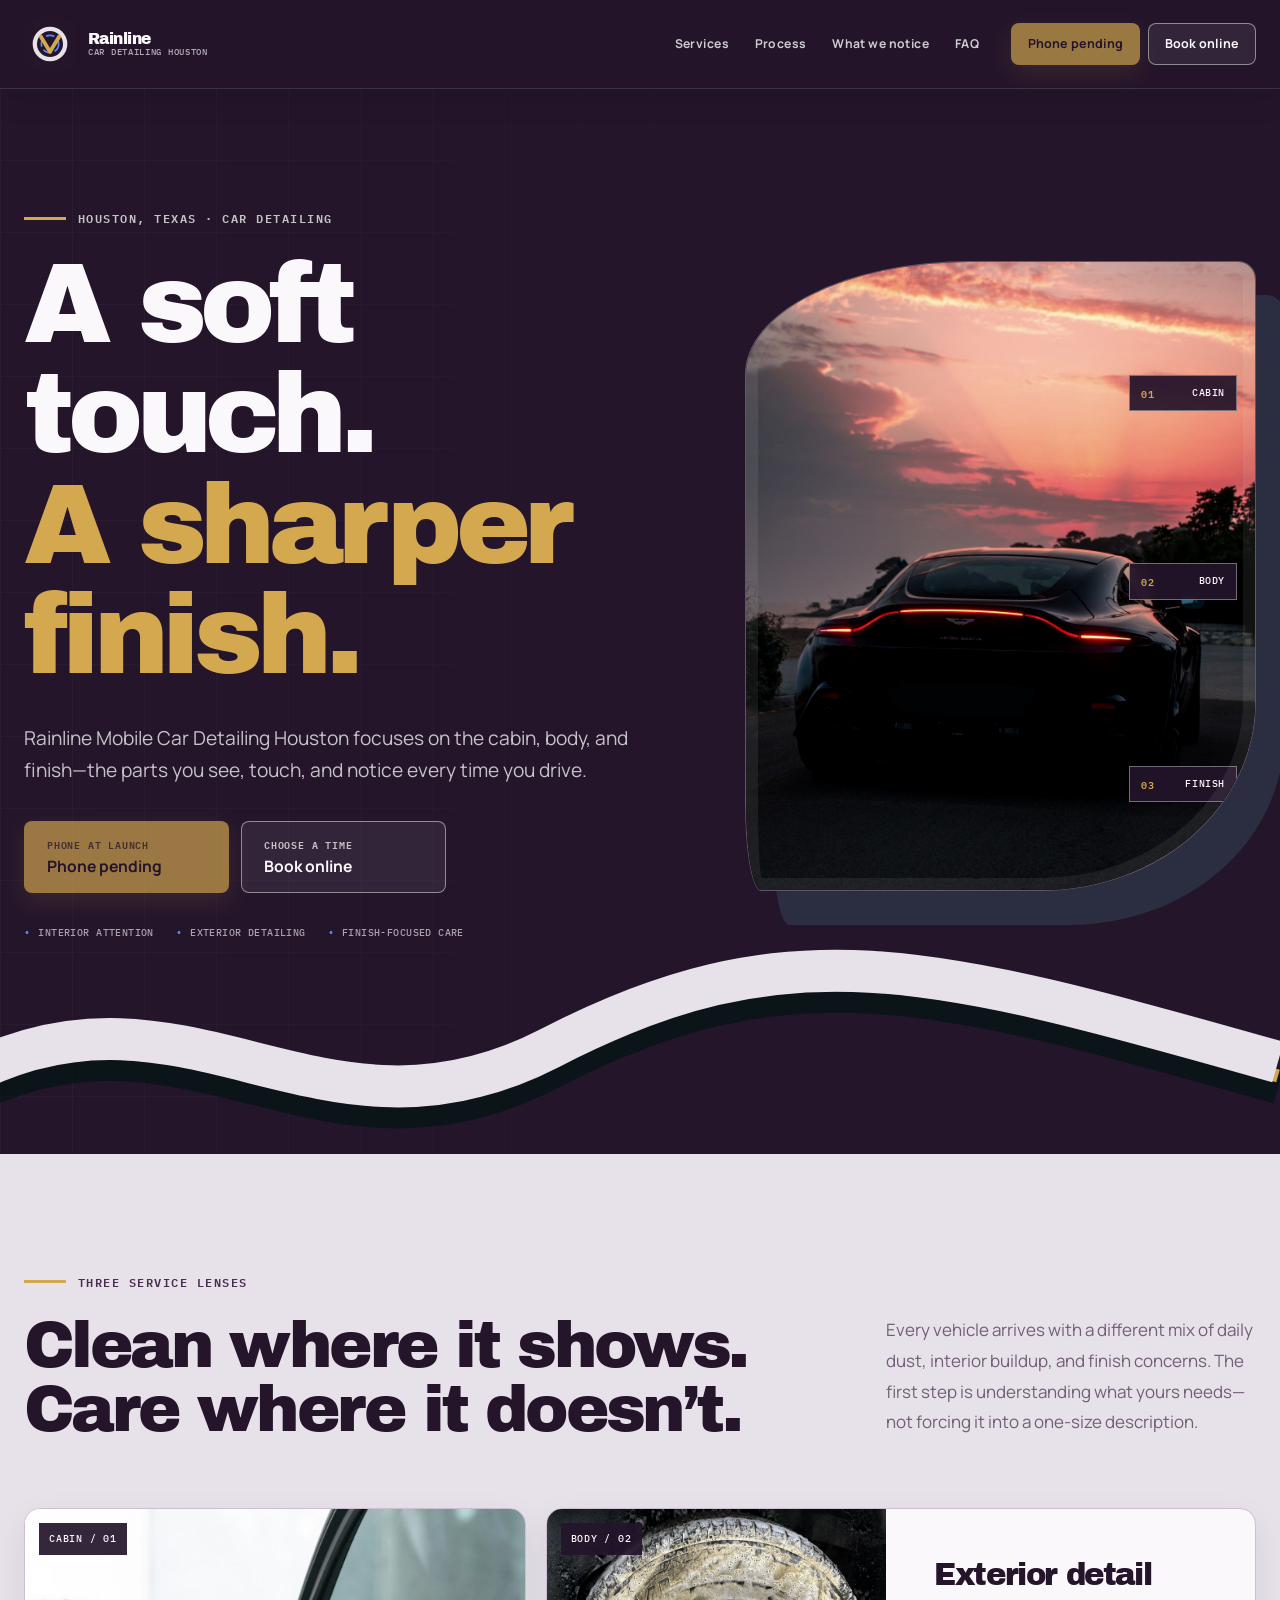
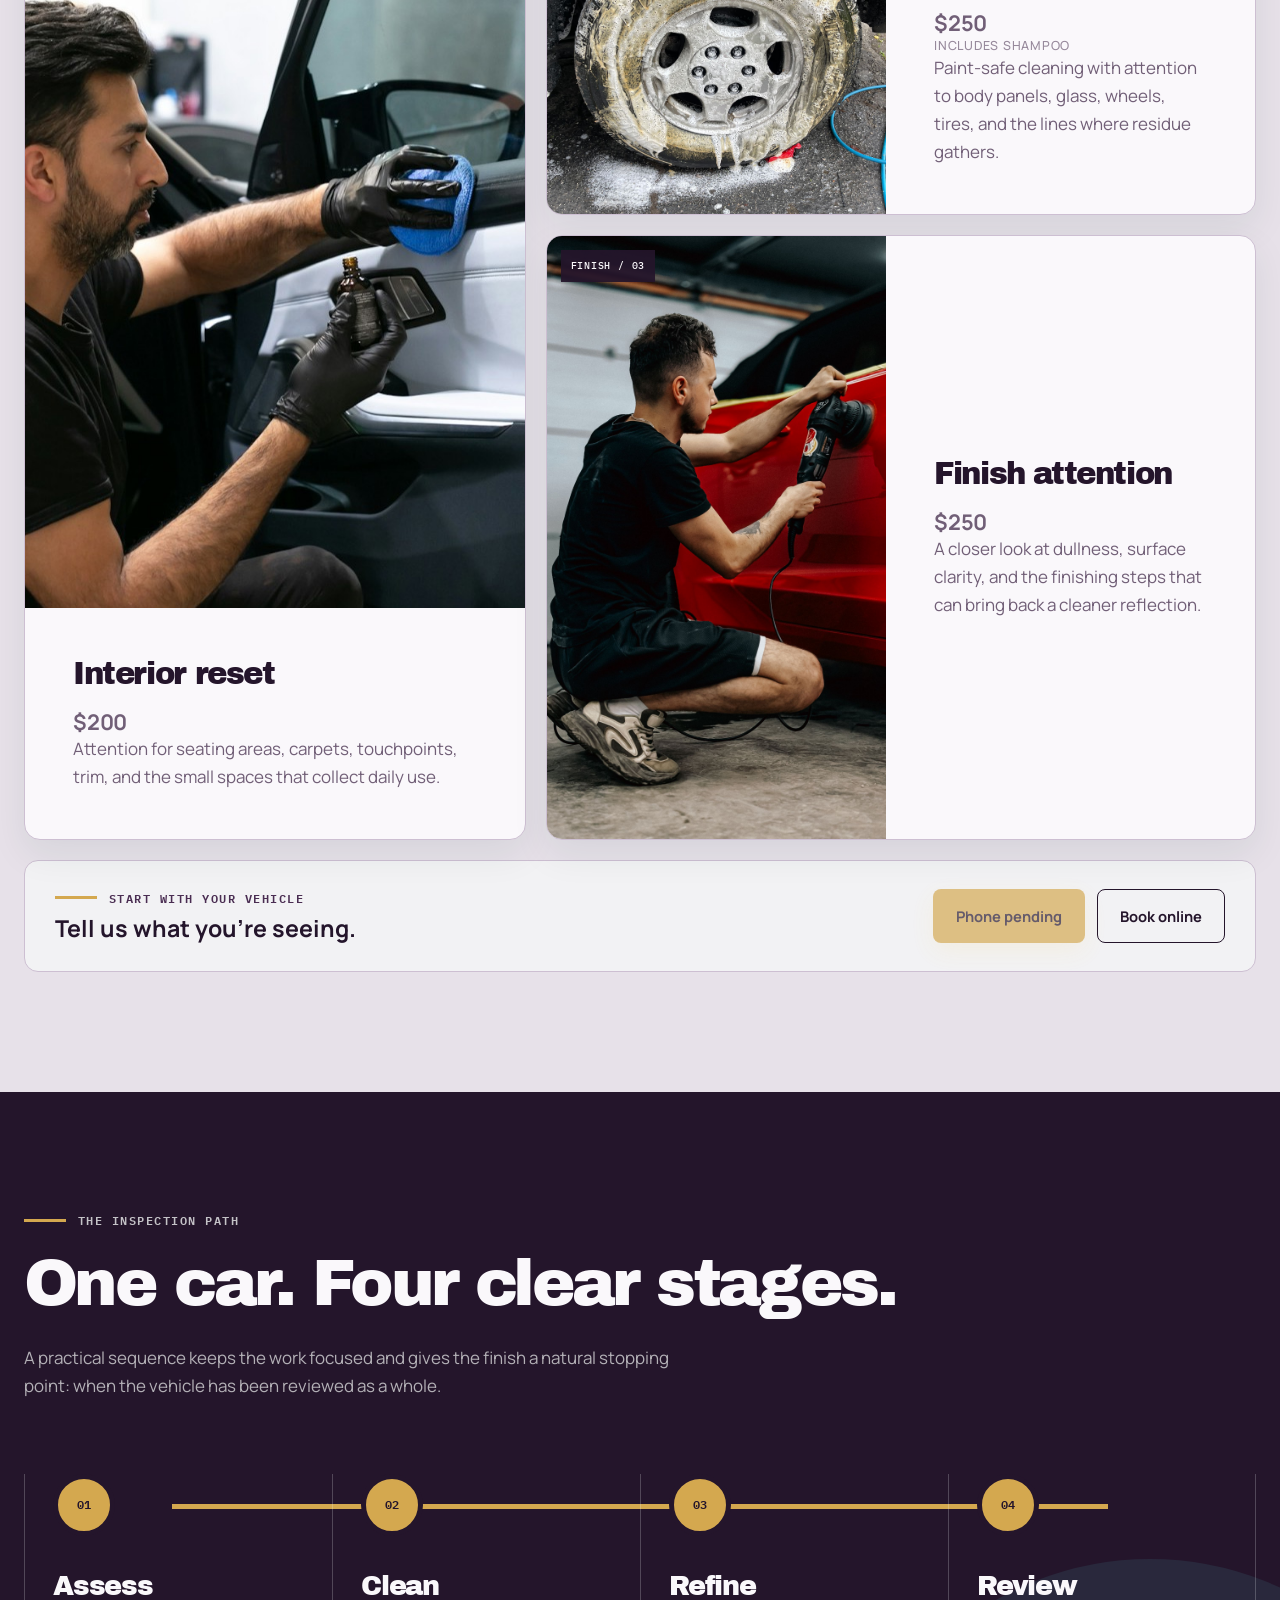
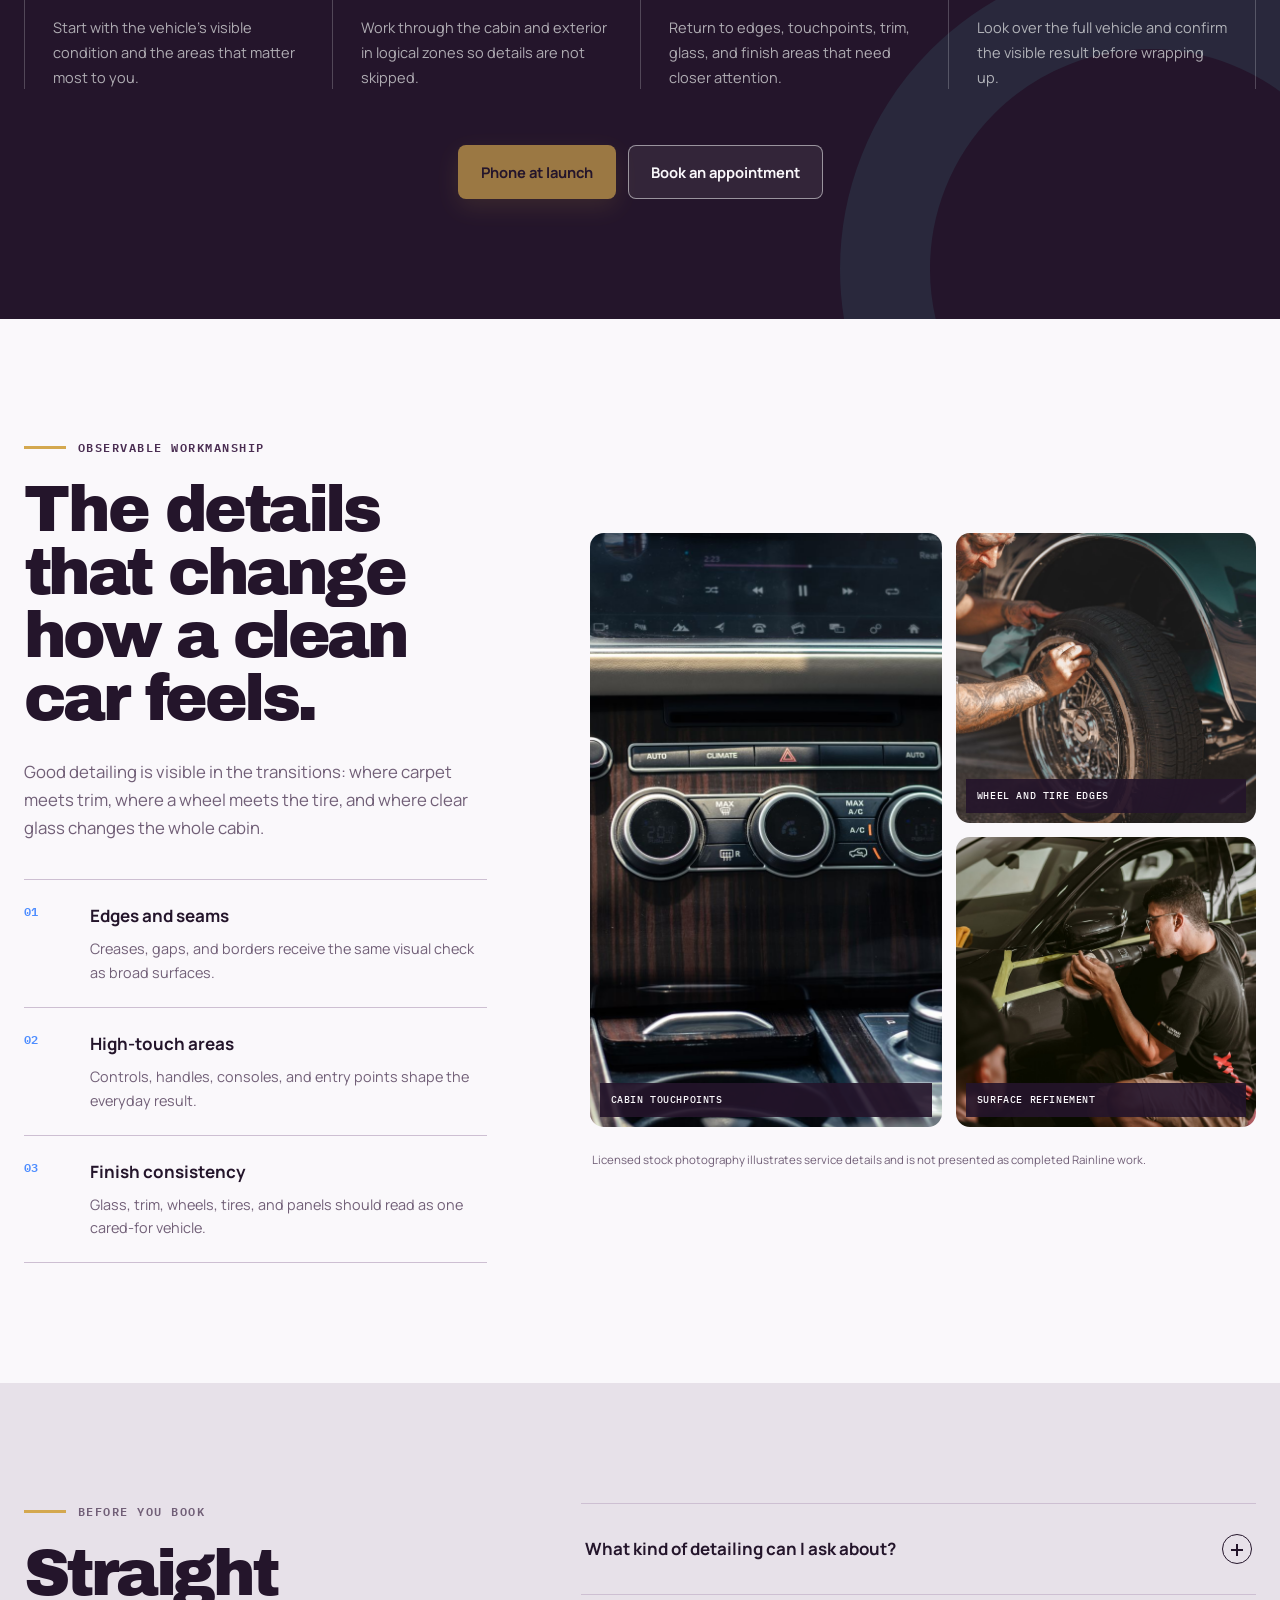
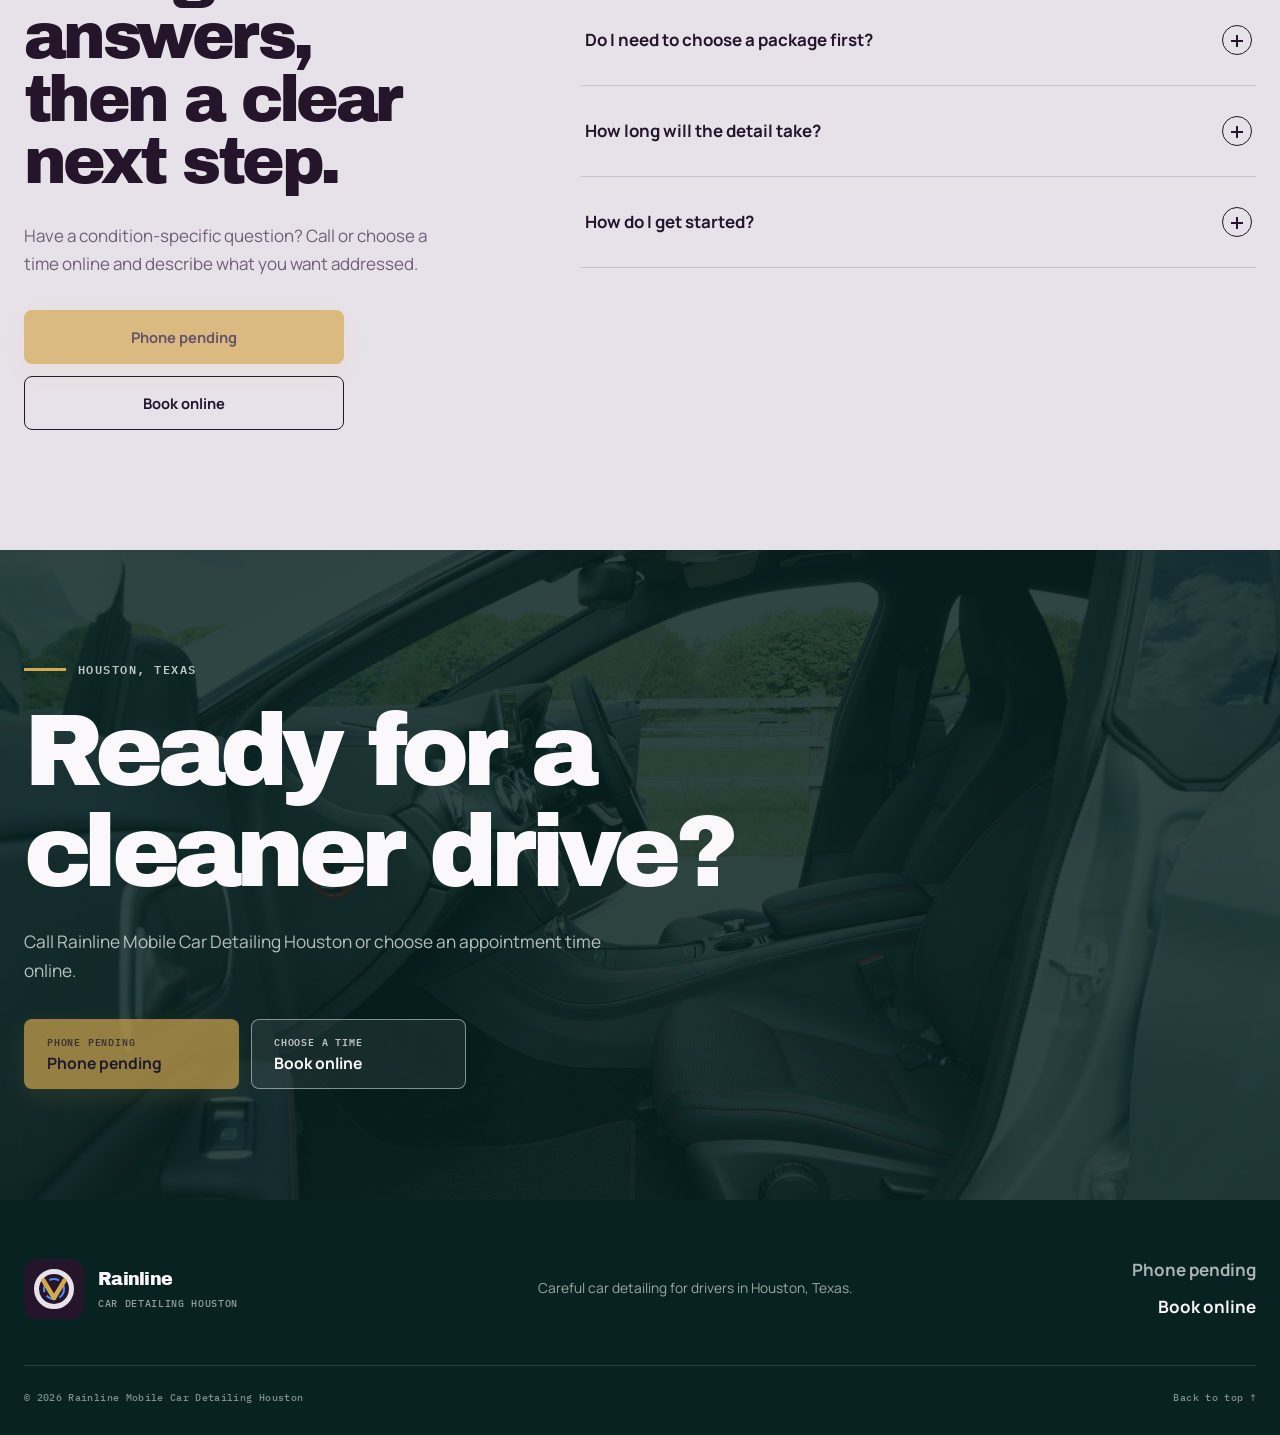
==== commit 4c39577c: "feat: add service pricing to site Interior $200, exterior $250 with shampoo, complete $250. Adds pri" ====
--- a/index.html
+++ b/index.html
@@ -35,7 +35,8 @@
           "Interior car detailing",
           "Exterior car detailing",
           "Vehicle finish care"
-        ]
+        ],
+        "priceRange": "$200-$250"
       }
     </script>
   </head>
@@ -129,6 +130,7 @@
               </div>
               <div class="service-copy">
                 <h3>Interior reset</h3>
+                <p class="service-price">$200</p>
                 <p>Attention for seating areas, carpets, touchpoints, trim, and the small spaces that collect daily use.</p>
               </div>
             </article>
@@ -140,6 +142,7 @@
               </div>
               <div class="service-copy">
                 <h3>Exterior detail</h3>
+                <p class="service-price">$250<span>Includes shampoo</span></p>
                 <p>Paint-safe cleaning with attention to body panels, glass, wheels, tires, and the lines where residue gathers.</p>
               </div>
             </article>
@@ -151,6 +154,7 @@
               </div>
               <div class="service-copy">
                 <h3>Finish attention</h3>
+                <p class="service-price">$250</p>
                 <p>A closer look at dullness, surface clarity, and the finishing steps that can bring back a cleaner reflection.</p>
               </div>
             </article>
--- a/styles.css
+++ b/styles.css
@@ -1714,3 +1714,21 @@
     transition-duration: 0.01ms !important;
   }
 }
+
+.service-price {
+  margin-top: 0.9rem;
+  font-size: 1.35rem;
+  font-weight: 700;
+  letter-spacing: -0.01em;
+  line-height: 1.2;
+}
+
+.service-price span {
+  display: block;
+  margin-top: 0.2rem;
+  font-size: 0.78rem;
+  font-weight: 500;
+  letter-spacing: 0.06em;
+  text-transform: uppercase;
+  opacity: 0.72;
+}
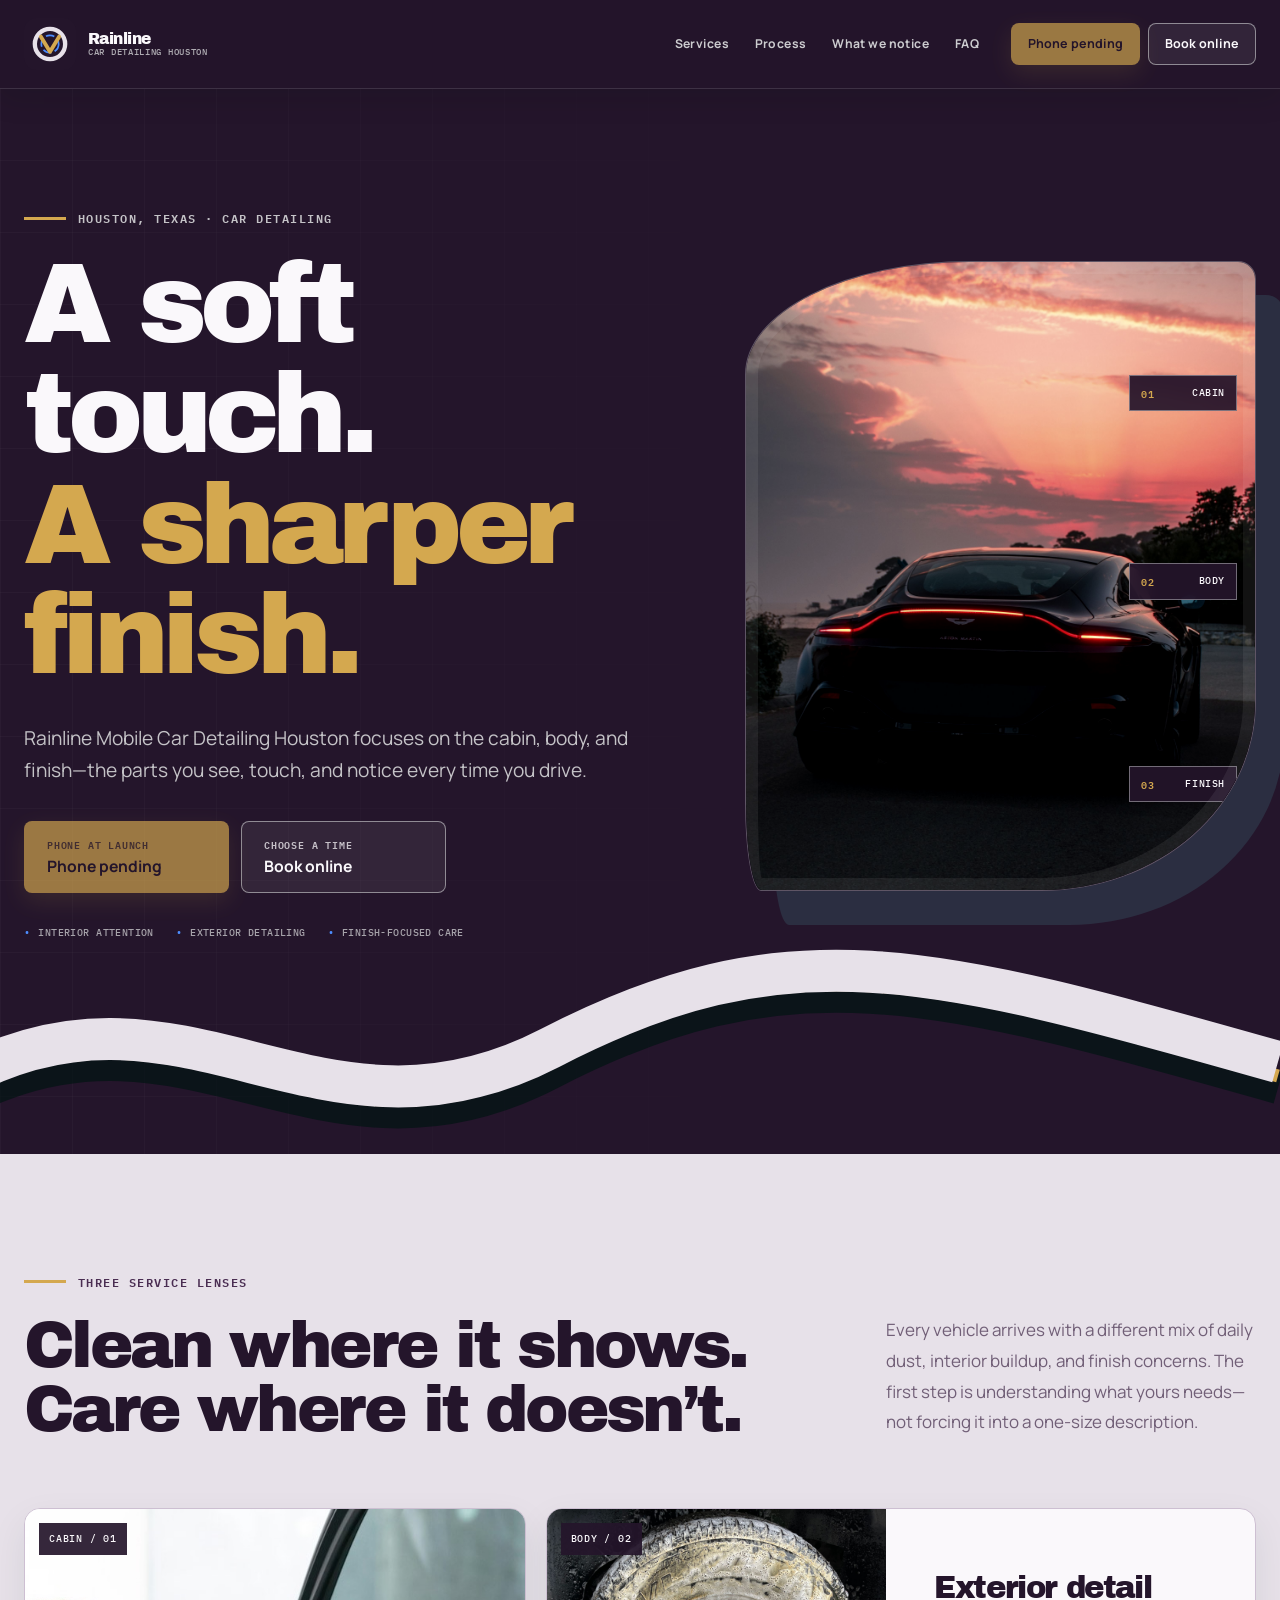
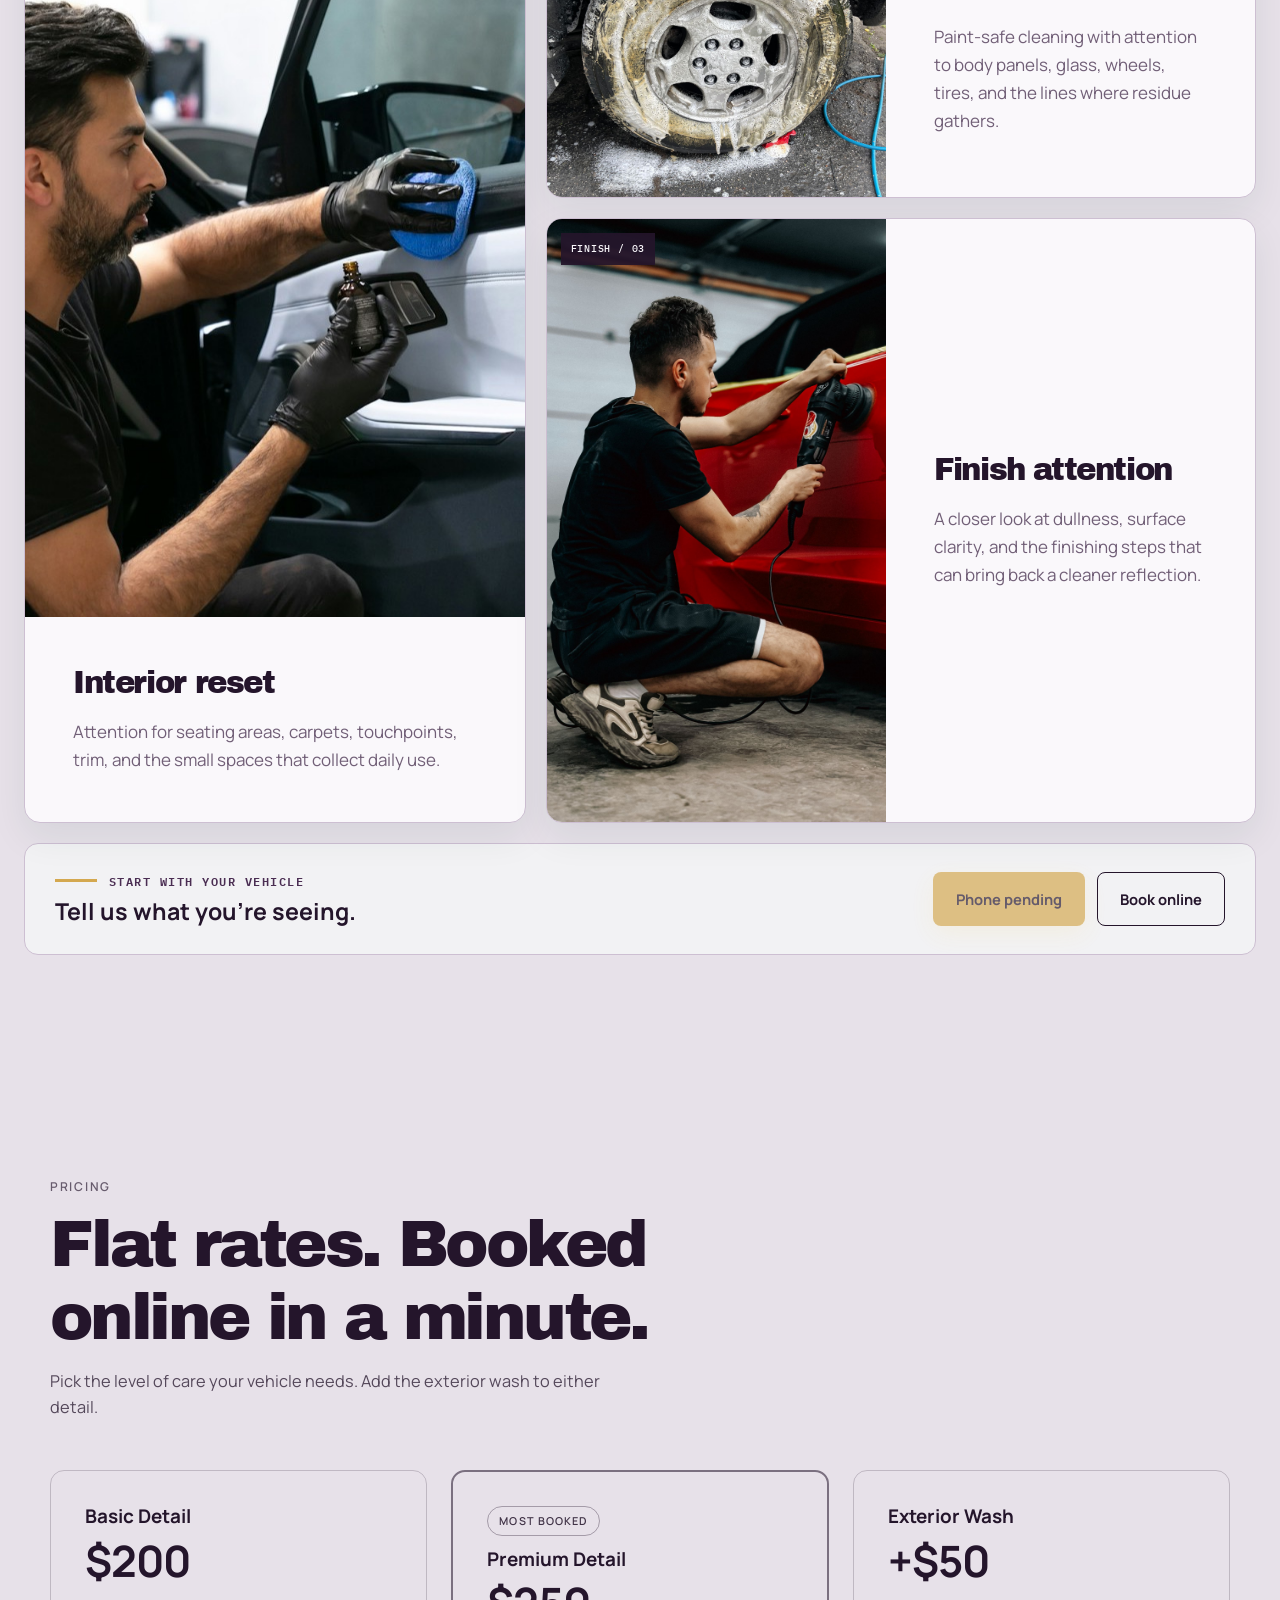
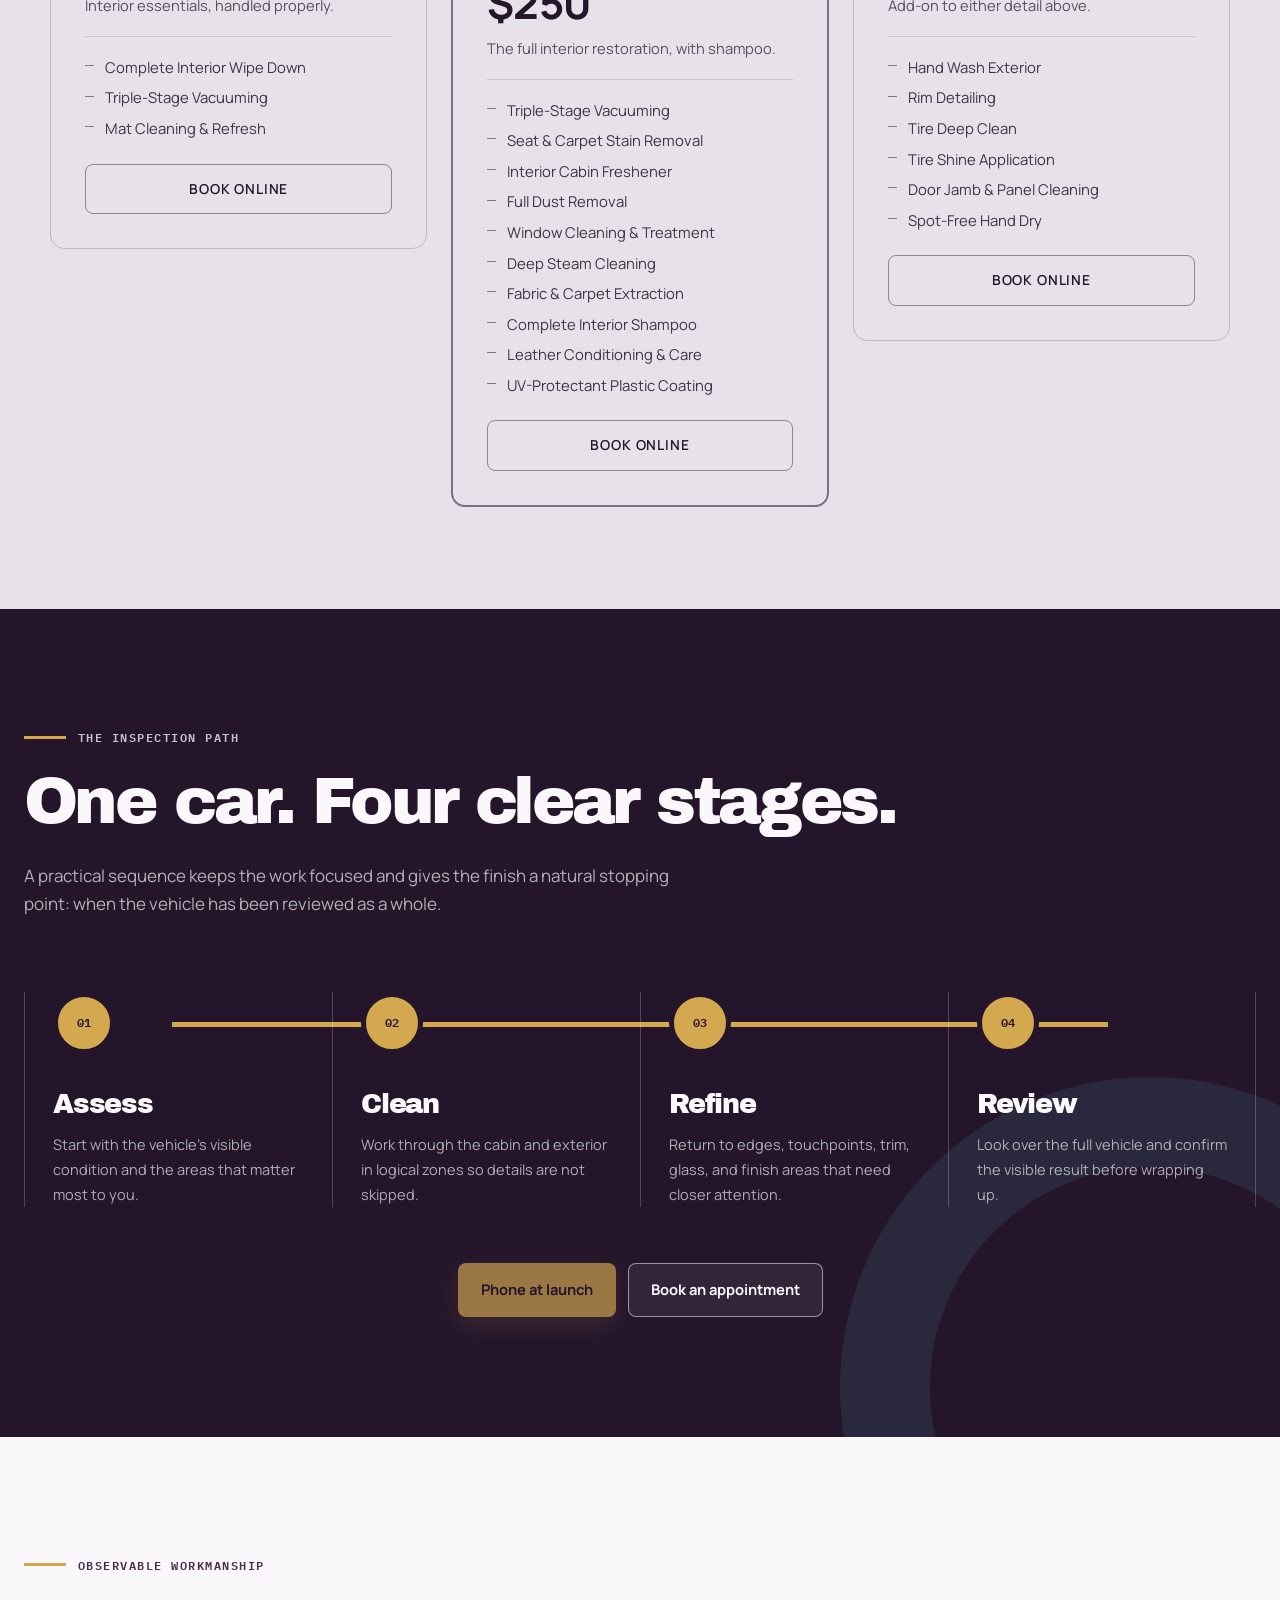
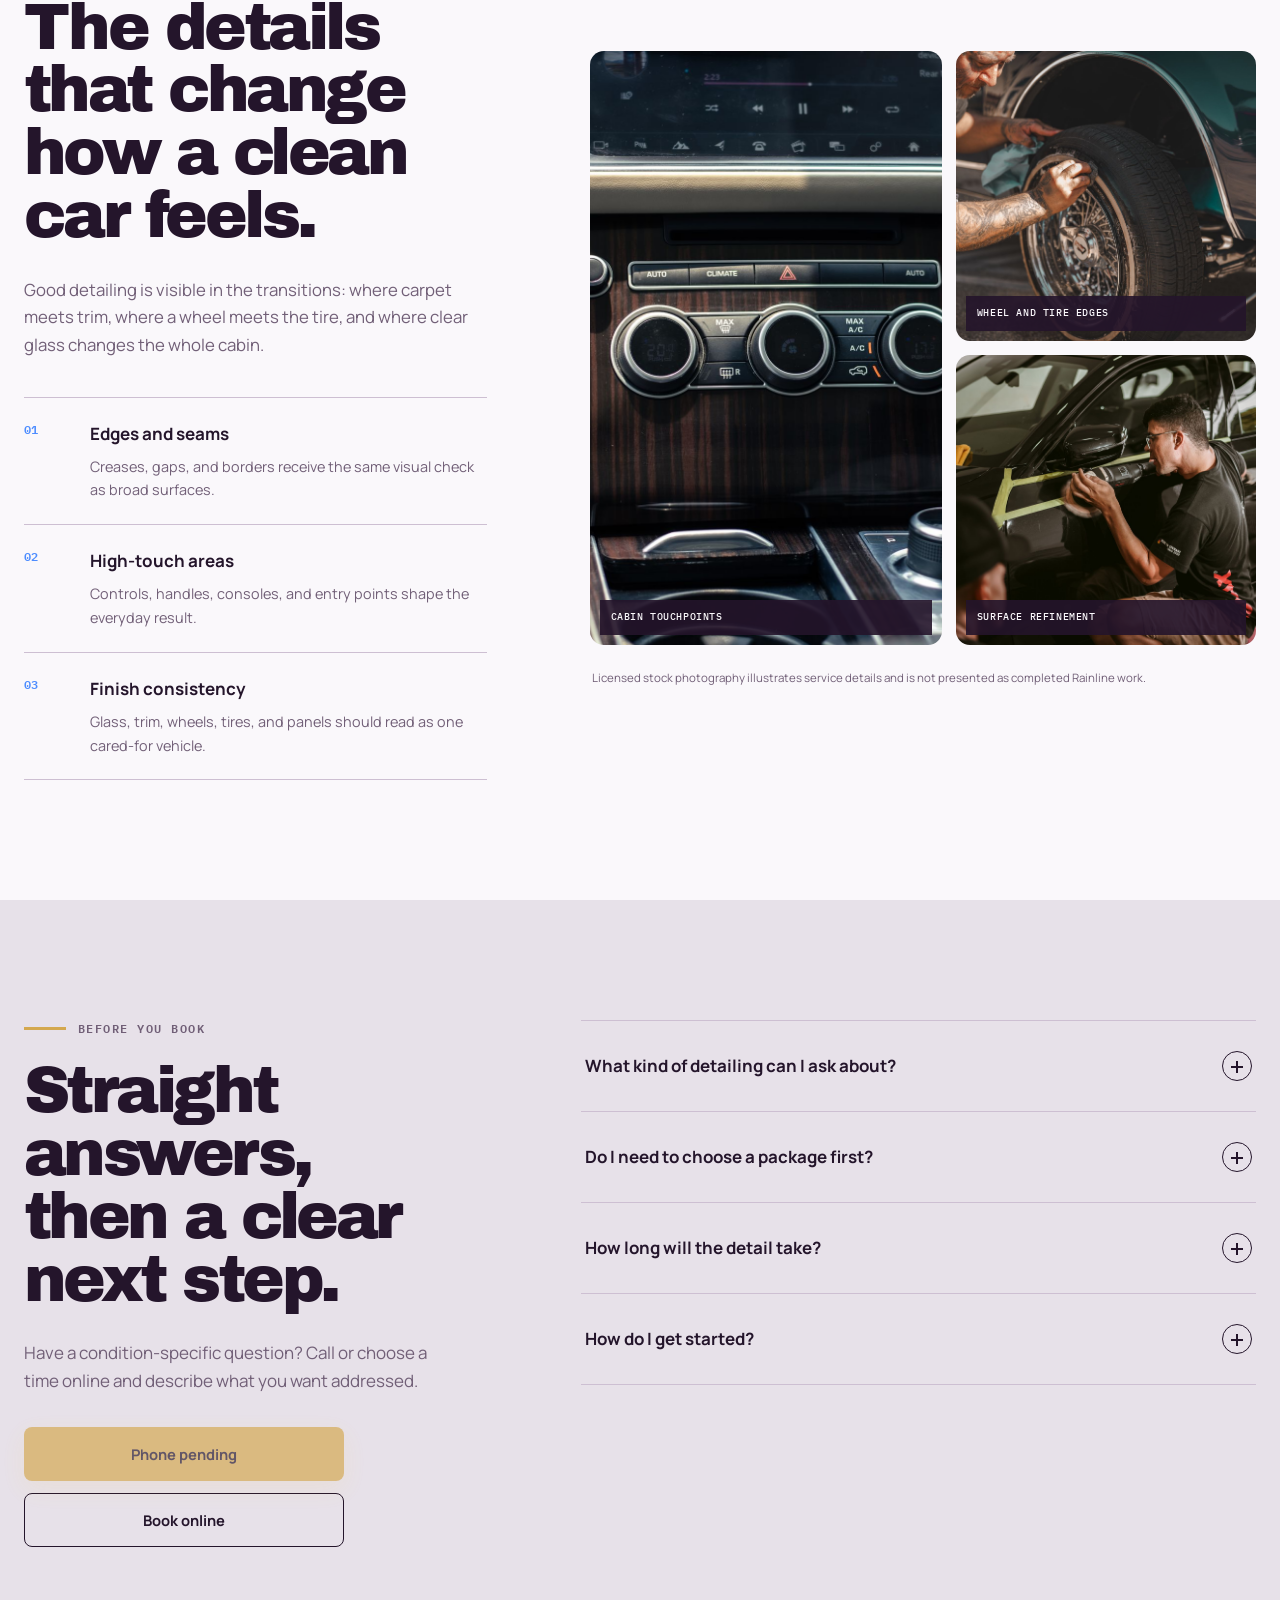
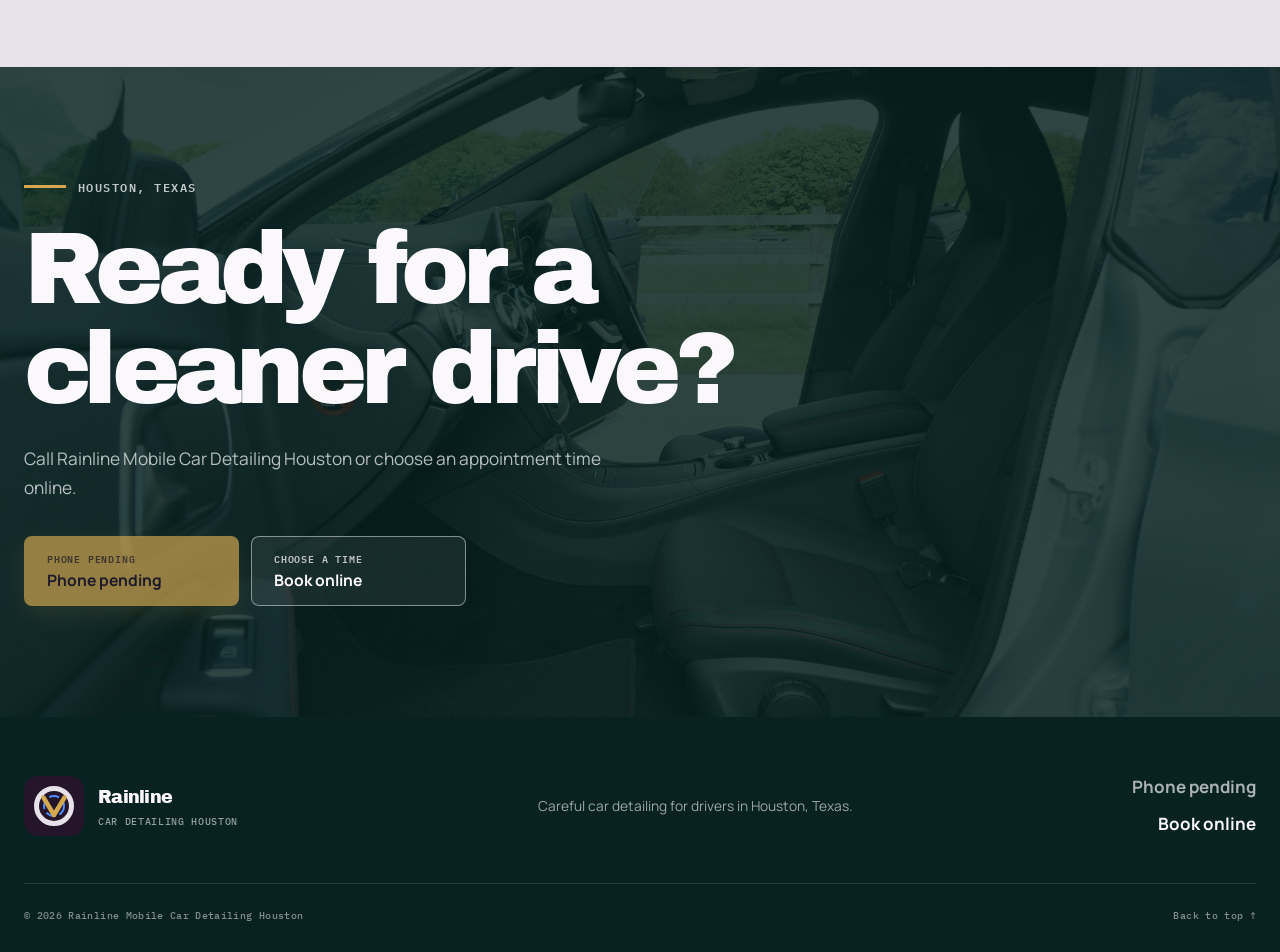
==== commit 024dd078: "feat: replace pricing with the standard rate grid Basic Detail $200, Premium Detail $250 including s" ====
--- a/index.html
+++ b/index.html
@@ -36,7 +36,45 @@
           "Exterior car detailing",
           "Vehicle finish care"
         ],
-        "priceRange": "$200-$250"
+        "priceRange": "$200-$250",
+        "makesOffer": [
+          {
+            "@type": "Offer",
+            "name": "Basic Detail",
+            "price": "200",
+            "priceCurrency": "USD",
+            "availability": "https://schema.org/InStock",
+            "itemOffered": {
+              "@type": "Service",
+              "name": "Basic Detail",
+              "description": "Interior essentials: complete interior wipe down, triple-stage vacuuming, and mat cleaning and refresh."
+            }
+          },
+          {
+            "@type": "Offer",
+            "name": "Premium Detail",
+            "price": "250",
+            "priceCurrency": "USD",
+            "availability": "https://schema.org/InStock",
+            "itemOffered": {
+              "@type": "Service",
+              "name": "Premium Detail",
+              "description": "The full interior restoration, including complete interior shampoo, deep steam cleaning, fabric and carpet extraction, and leather conditioning."
+            }
+          },
+          {
+            "@type": "Offer",
+            "name": "Exterior Wash",
+            "price": "50",
+            "priceCurrency": "USD",
+            "availability": "https://schema.org/InStock",
+            "itemOffered": {
+              "@type": "Service",
+              "name": "Exterior Wash",
+              "description": "Add-on exterior wash: hand wash, rim detailing, tire deep clean and shine, door jamb cleaning, and spot-free hand dry."
+            }
+          }
+        ]
       }
     </script>
   </head>
@@ -130,7 +168,6 @@
               </div>
               <div class="service-copy">
                 <h3>Interior reset</h3>
-                <p class="service-price">$200</p>
                 <p>Attention for seating areas, carpets, touchpoints, trim, and the small spaces that collect daily use.</p>
               </div>
             </article>
@@ -142,7 +179,6 @@
               </div>
               <div class="service-copy">
                 <h3>Exterior detail</h3>
-                <p class="service-price">$250<span>Includes shampoo</span></p>
                 <p>Paint-safe cleaning with attention to body panels, glass, wheels, tires, and the lines where residue gathers.</p>
               </div>
             </article>
@@ -154,7 +190,6 @@
               </div>
               <div class="service-copy">
                 <h3>Finish attention</h3>
-                <p class="service-price">$250</p>
                 <p>A closer look at dullness, surface clarity, and the finishing steps that can bring back a cleaner reflection.</p>
               </div>
             </article>
@@ -172,6 +207,64 @@
           </div>
         </div>
       </section>
+
+    <section class="rates" id="pricing" aria-labelledby="pricing-title">
+      <div class="rates-shell">
+        <div class="rates-head">
+          <p class="rates-eyebrow">Pricing</p>
+          <h2 id="pricing-title">Flat rates. Booked online in a minute.</h2>
+          <p class="rates-intro">Pick the level of care your vehicle needs. Add the exterior wash to either detail.</p>
+        </div>
+
+        <div class="rate-grid">
+          <article class="rate-card">
+            <h3>Basic Detail</h3>
+            <p class="rate-figure">$200</p>
+            <p class="rate-note">Interior essentials, handled properly.</p>
+            <ul class="rate-list">
+              <li>Complete Interior Wipe Down</li>
+              <li>Triple-Stage Vacuuming</li>
+              <li>Mat Cleaning &amp; Refresh</li>
+            </ul>
+            <a class="rate-cta" href="https://cal.com/sumitdatta/auto-detail-service" target="_blank" rel="noopener">Book Online</a>
+          </article>
+          <article class="rate-card rate-card-featured">
+            <span class="rate-badge">Most booked</span>
+            <h3>Premium Detail</h3>
+            <p class="rate-figure">$250</p>
+            <p class="rate-note">The full interior restoration, with shampoo.</p>
+            <ul class="rate-list">
+              <li>Triple-Stage Vacuuming</li>
+              <li>Seat &amp; Carpet Stain Removal</li>
+              <li>Interior Cabin Freshener</li>
+              <li>Full Dust Removal</li>
+              <li>Window Cleaning &amp; Treatment</li>
+              <li>Deep Steam Cleaning</li>
+              <li>Fabric &amp; Carpet Extraction</li>
+              <li>Complete Interior Shampoo</li>
+              <li>Leather Conditioning &amp; Care</li>
+              <li>UV-Protectant Plastic Coating</li>
+            </ul>
+            <a class="rate-cta" href="https://cal.com/sumitdatta/auto-detail-service" target="_blank" rel="noopener">Book Online</a>
+          </article>
+          <article class="rate-card">
+            <h3>Exterior Wash</h3>
+            <p class="rate-figure">+$50</p>
+            <p class="rate-note">Add-on to either detail above.</p>
+            <ul class="rate-list">
+              <li>Hand Wash Exterior</li>
+              <li>Rim Detailing</li>
+              <li>Tire Deep Clean</li>
+              <li>Tire Shine Application</li>
+              <li>Door Jamb &amp; Panel Cleaning</li>
+              <li>Spot-Free Hand Dry</li>
+            </ul>
+            <a class="rate-cta" href="https://cal.com/sumitdatta/auto-detail-service" target="_blank" rel="noopener">Book Online</a>
+          </article>
+        </div>
+      </div>
+    </section>
+
 
       <section class="process section" id="process">
         <div class="shell">
--- a/styles.css
+++ b/styles.css
@@ -1715,20 +1715,147 @@
   }
 }
 
-.service-price {
-  margin-top: 0.9rem;
-  font-size: 1.35rem;
+/* Pricing section — self-contained, inherits each site's own colors and type. */
+.rates {
+  padding: clamp(56px, 8vw, 104px) clamp(20px, 5vw, 48px);
+}
+
+.rates-shell {
+  width: min(1180px, 100%);
+  margin-inline: auto;
+}
+
+.rates-head {
+  max-width: 60ch;
+  margin-bottom: clamp(30px, 4vw, 50px);
+}
+
+.rates-eyebrow {
+  margin: 0 0 10px;
+  font-size: 0.76rem;
+  font-weight: 600;
+  letter-spacing: 0.14em;
+  text-transform: uppercase;
+  opacity: 0.65;
+}
+
+.rates-head h2 {
+  margin: 0 0 14px;
+  line-height: 1.12;
+}
+
+.rates-intro {
+  margin: 0;
+  font-size: 1.02rem;
+  line-height: 1.6;
+  opacity: 0.75;
+}
+
+.rate-grid {
+  display: grid;
+  gap: clamp(16px, 2vw, 24px);
+  grid-template-columns: repeat(auto-fit, minmax(260px, 1fr));
+  align-items: start;
+}
+
+.rate-card {
+  position: relative;
+  display: flex;
+  flex-direction: column;
+  padding: clamp(24px, 3vw, 34px);
+  border: 1px solid color-mix(in srgb, currentColor 20%, transparent);
+  border-radius: 14px;
+}
+
+.rate-card-featured {
+  border-width: 2px;
+  border-color: color-mix(in srgb, currentColor 55%, transparent);
+}
+
+.rate-badge {
+  align-self: flex-start;
+  margin-bottom: 12px;
+  padding: 5px 11px;
+  border: 1px solid color-mix(in srgb, currentColor 40%, transparent);
+  border-radius: 999px;
+  font-size: 0.68rem;
+  font-weight: 600;
+  letter-spacing: 0.1em;
+  text-transform: uppercase;
+  opacity: 0.85;
+}
+
+.rate-card h3 {
+  margin: 0;
+  font-size: 1.18rem;
+  line-height: 1.25;
+}
+
+.rate-figure {
+  margin: 10px 0 0;
+  font-size: clamp(2.1rem, 4vw, 2.7rem);
   font-weight: 700;
-  letter-spacing: -0.01em;
-  line-height: 1.2;
-}
-
-.service-price span {
-  display: block;
-  margin-top: 0.2rem;
-  font-size: 0.78rem;
-  font-weight: 500;
+  letter-spacing: -0.02em;
+  line-height: 1;
+}
+
+.rate-note {
+  margin: 12px 0 0;
+  font-size: 0.92rem;
+  line-height: 1.5;
+  opacity: 0.72;
+}
+
+.rate-list {
+  margin: 20px 0 0;
+  padding: 20px 0 0;
+  border-top: 1px solid color-mix(in srgb, currentColor 15%, transparent);
+  list-style: none;
+  display: grid;
+  gap: 9px;
+}
+
+.rate-list li {
+  position: relative;
+  padding-left: 20px;
+  font-size: 0.93rem;
+  line-height: 1.45;
+  opacity: 0.85;
+}
+
+.rate-list li::before {
+  content: "";
+  position: absolute;
+  left: 0;
+  top: 0.55em;
+  width: 9px;
+  height: 1px;
+  background: currentColor;
+  opacity: 0.6;
+}
+
+.rate-cta {
+  margin-top: 24px;
+  padding: 13px 20px;
+  border: 1px solid color-mix(in srgb, currentColor 45%, transparent);
+  border-radius: 8px;
+  font-size: 0.86rem;
+  font-weight: 600;
   letter-spacing: 0.06em;
   text-transform: uppercase;
-  opacity: 0.72;
-}
+  text-align: center;
+  text-decoration: none;
+  color: inherit;
+  transition: opacity 0.18s ease;
+}
+
+.rate-cta:hover,
+.rate-cta:focus-visible {
+  opacity: 0.7;
+}
+
+@media (max-width: 640px) {
+  .rate-grid {
+    grid-template-columns: 1fr;
+  }
+}
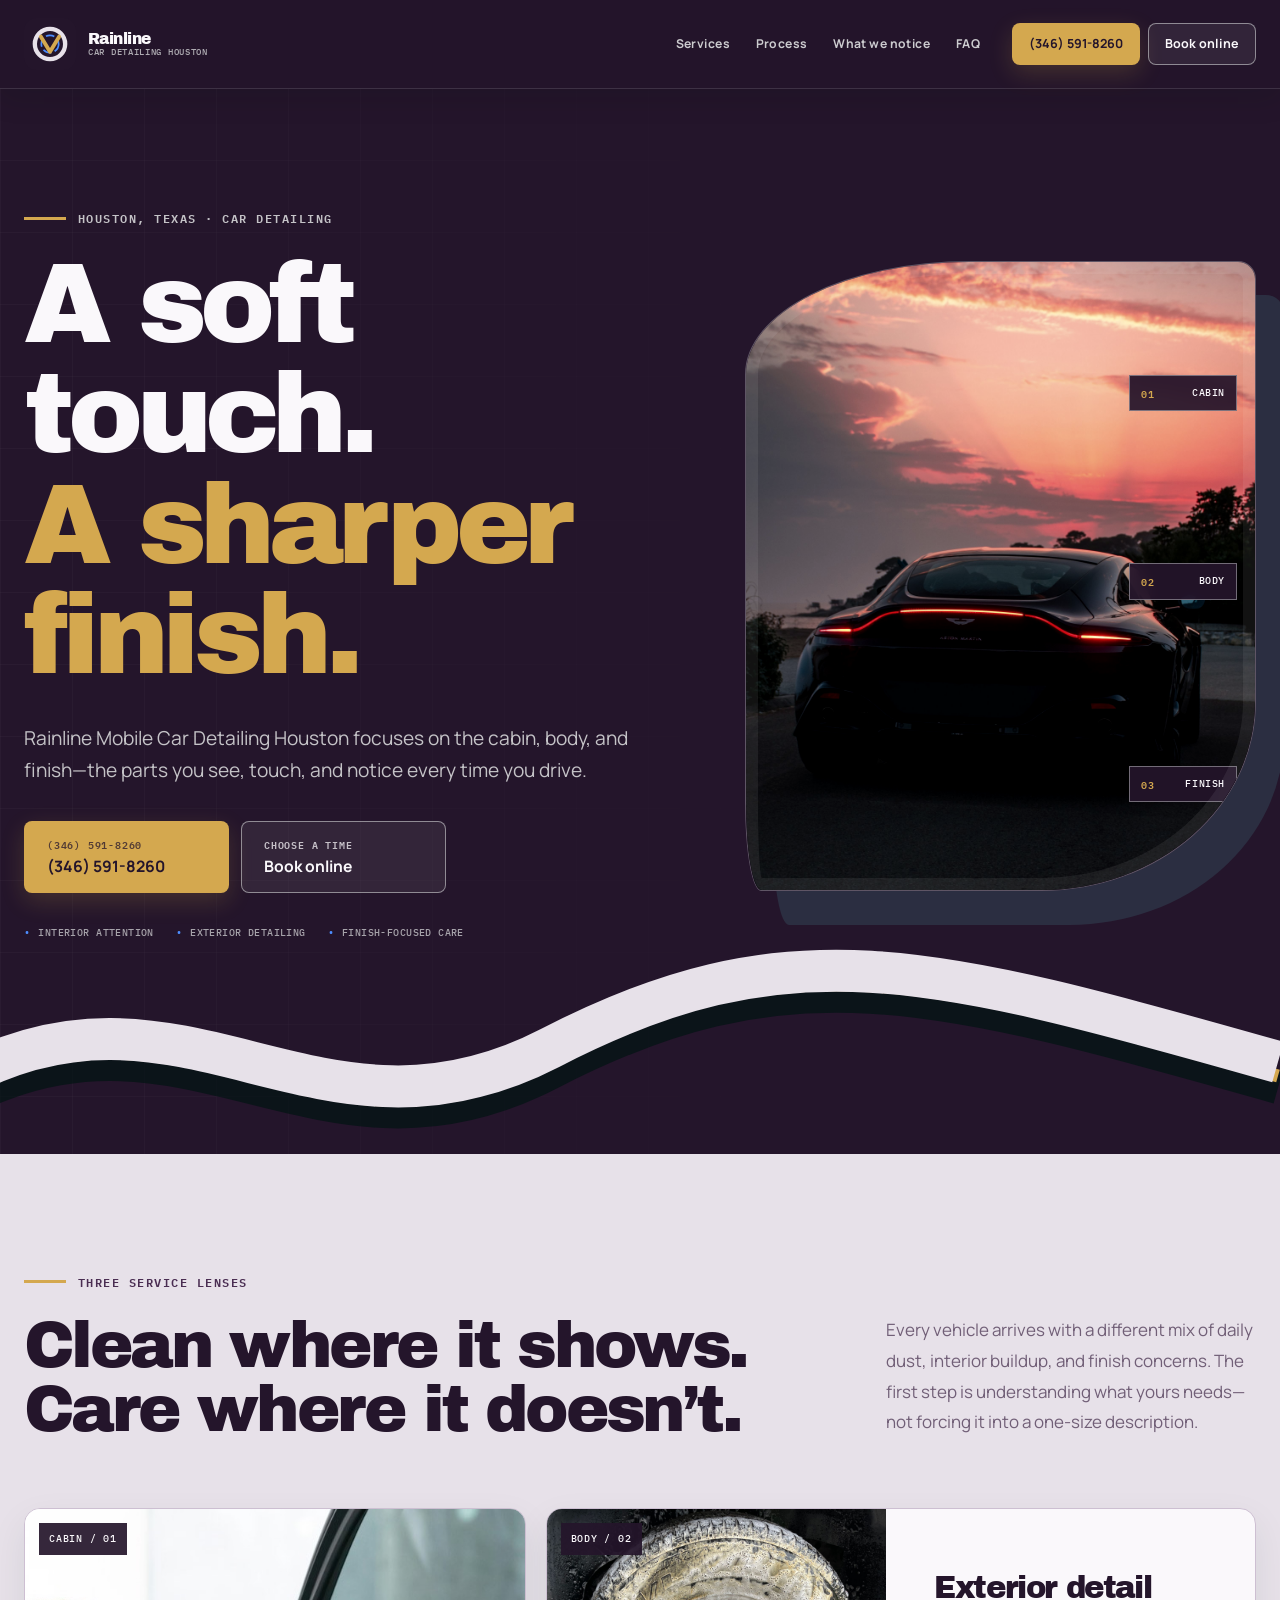
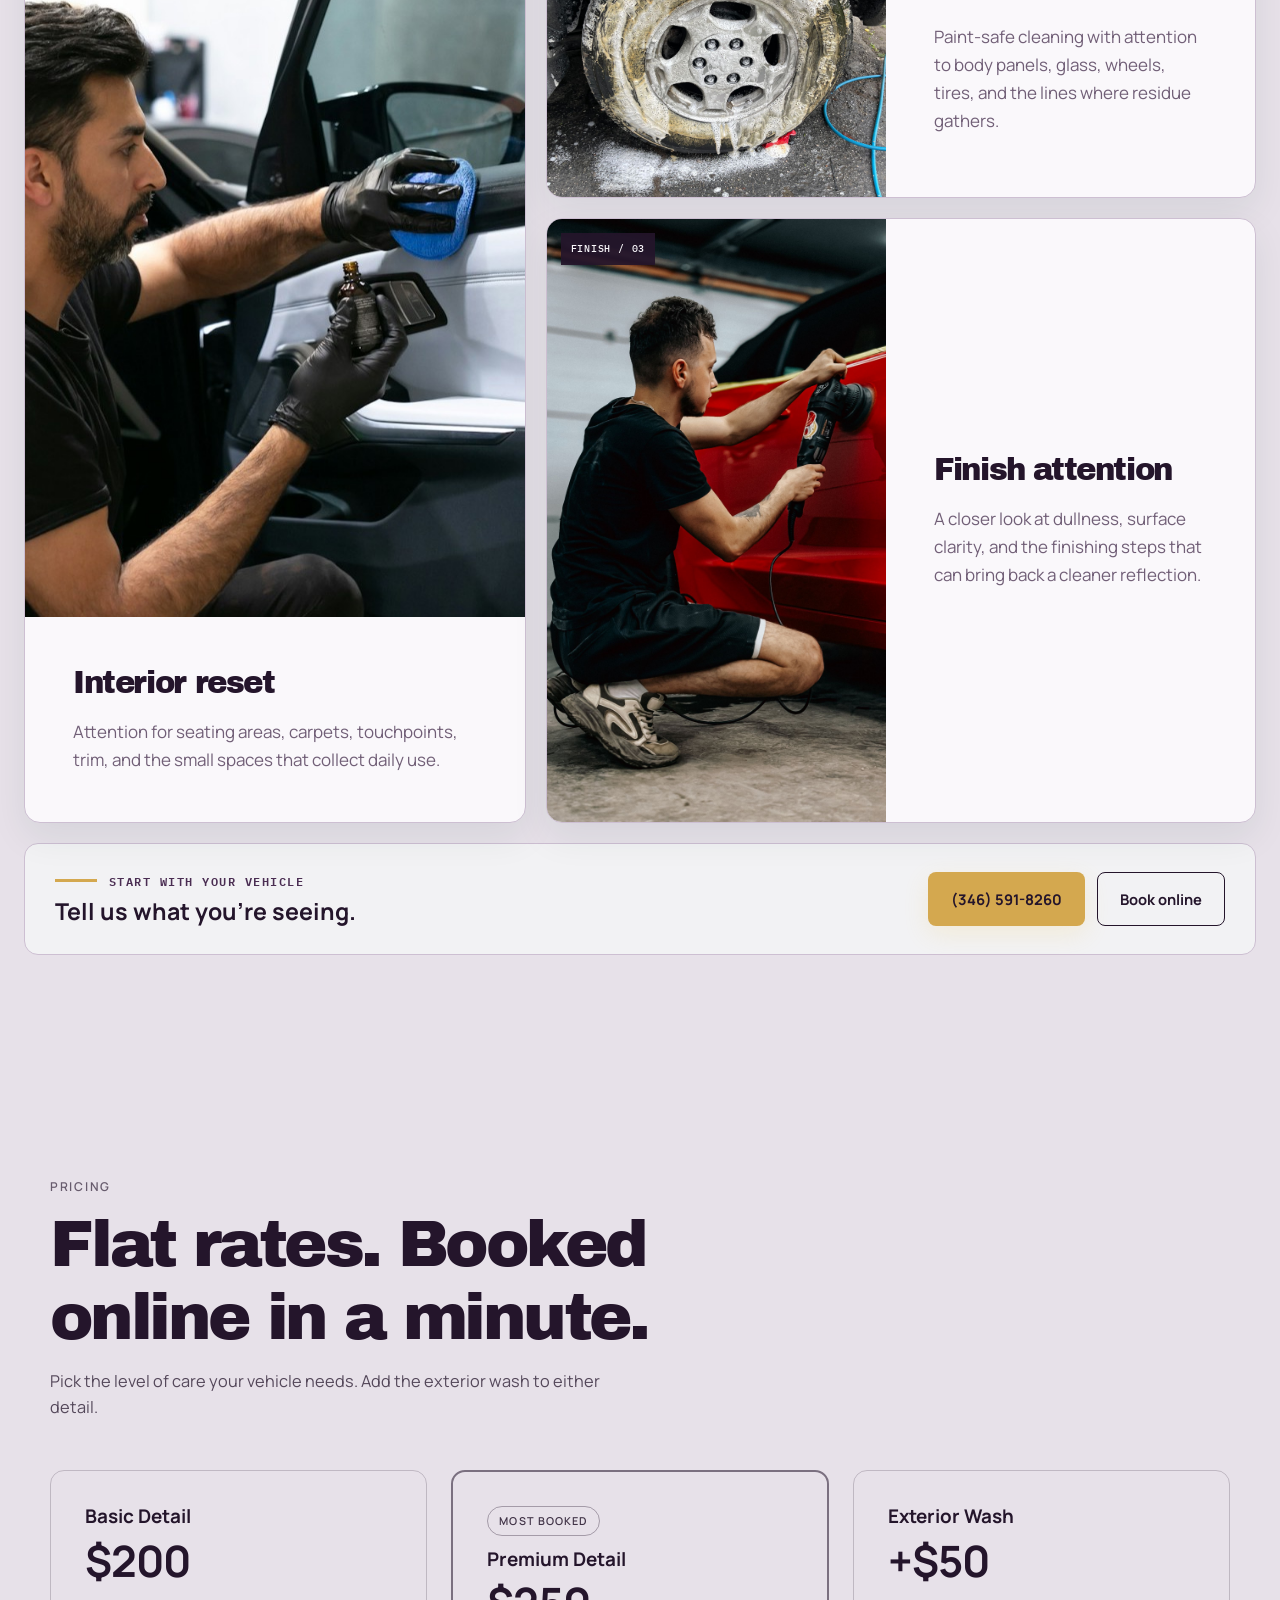
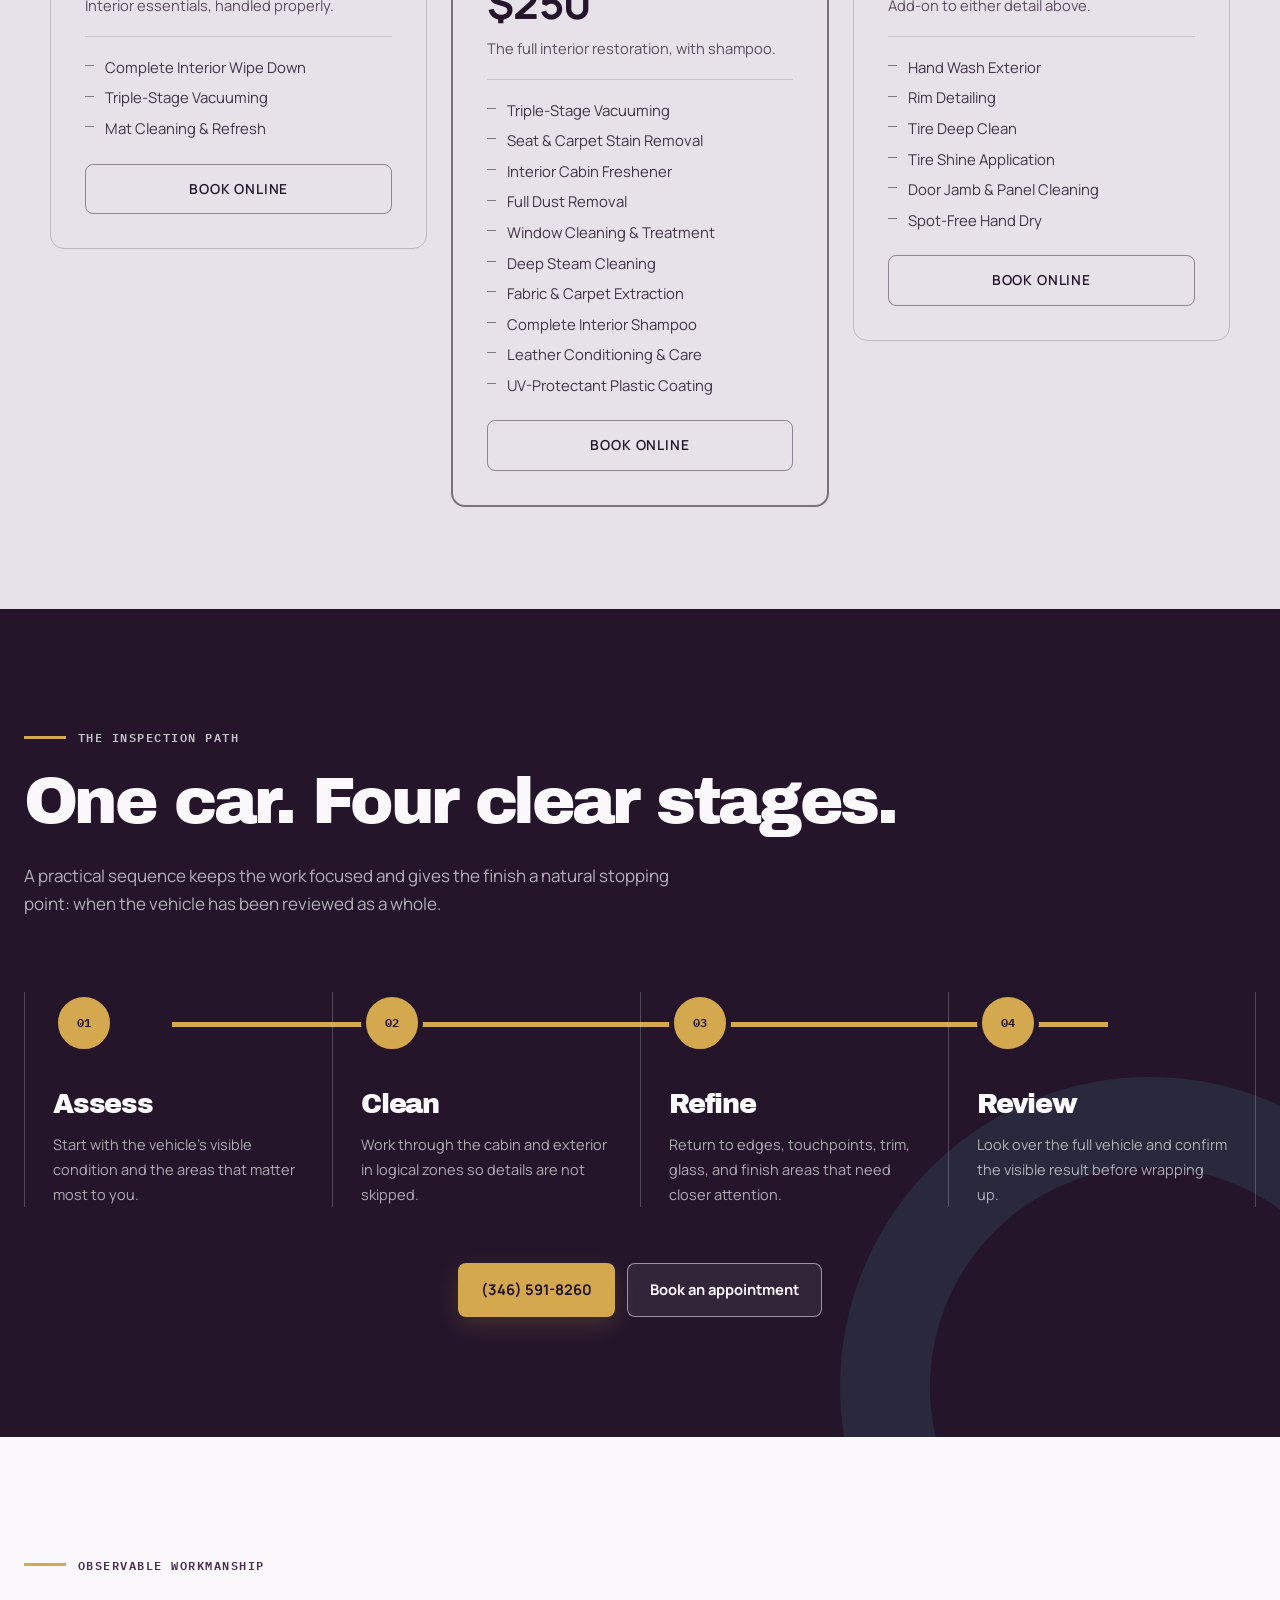
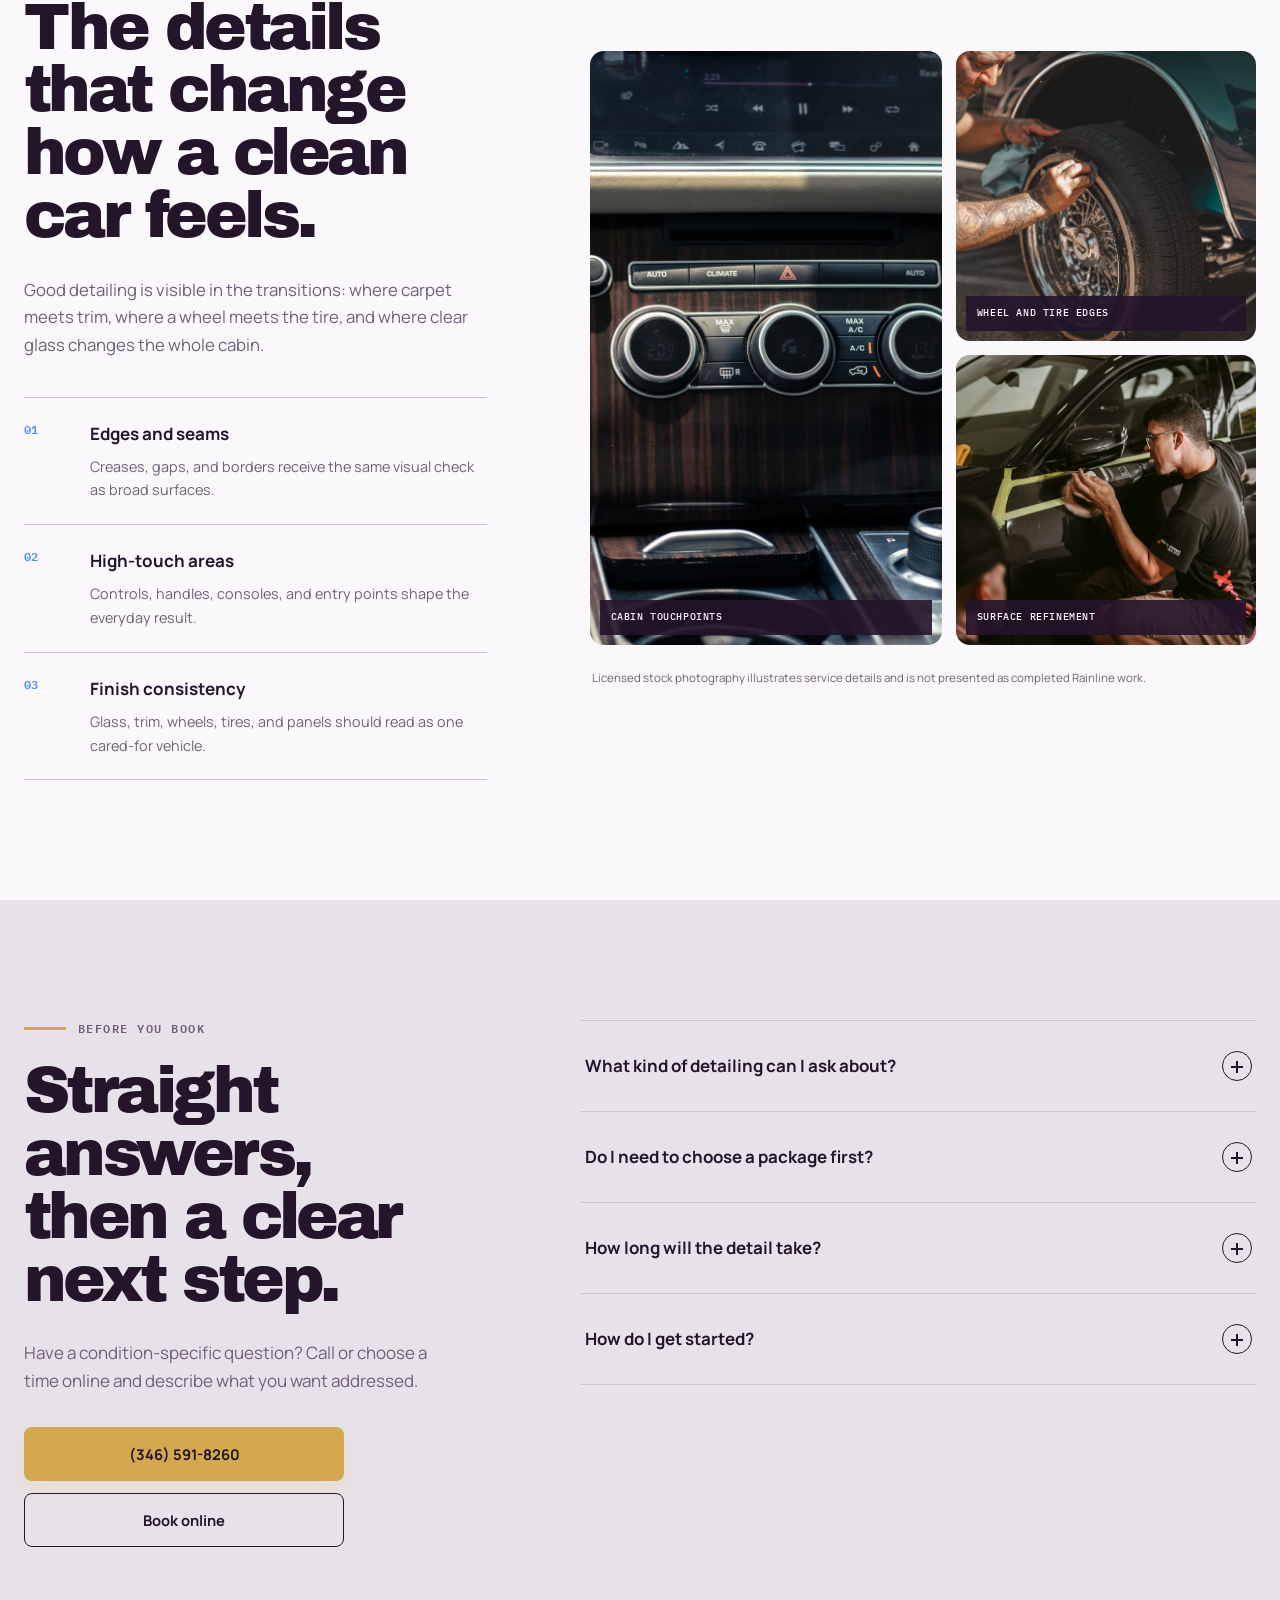
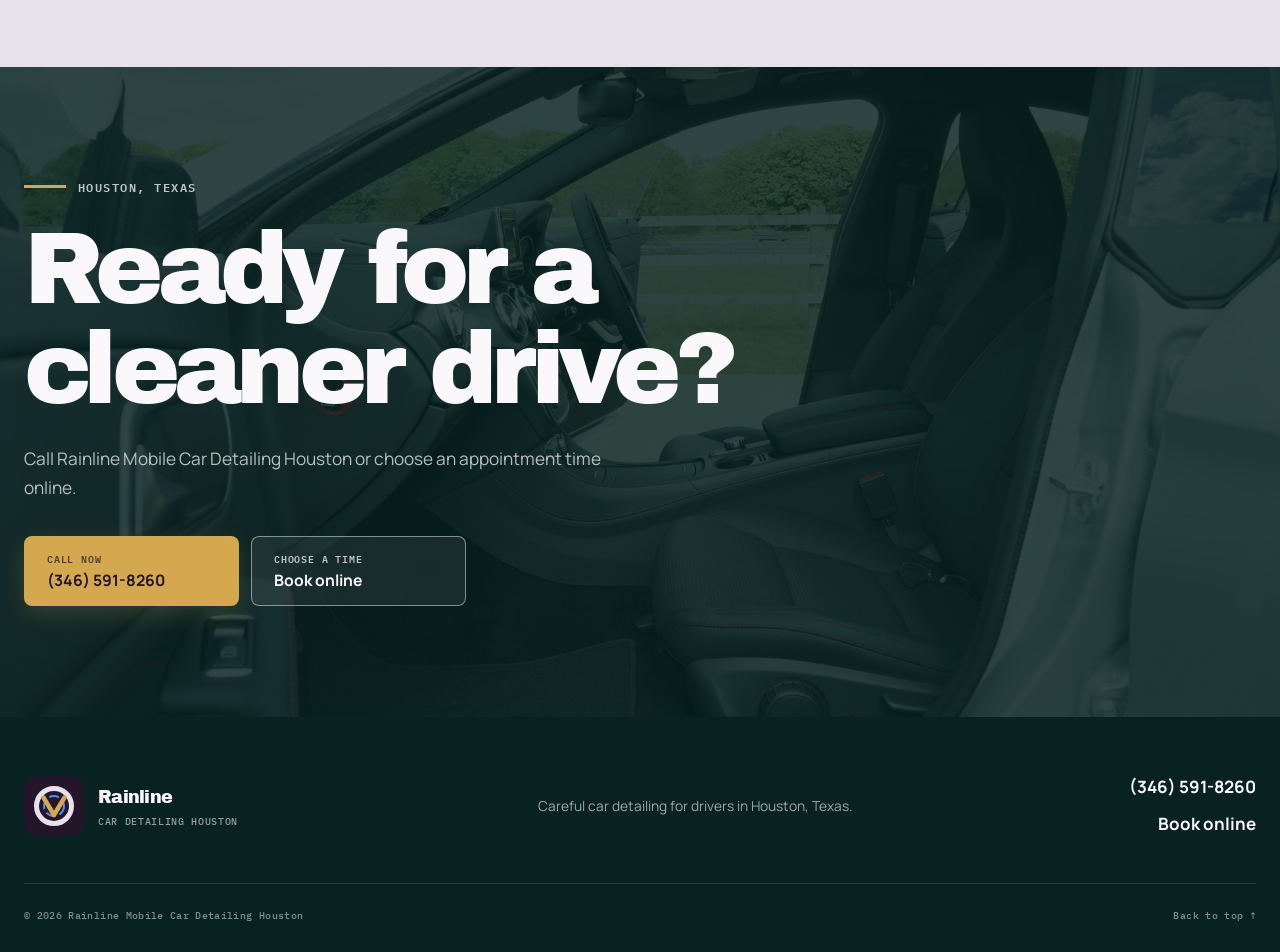
==== commit 92aa7280: "fix: sync GMB identity and pricing" ====
--- a/index.html
+++ b/index.html
@@ -3,7 +3,7 @@
   <head>
     <meta charset="utf-8">
     <meta name="viewport" content="width=device-width, initial-scale=1">
-    <title>Rainline Mobile Car Detailing Houston | Call or Book</title>
+    <title>Rainline Mobile Car Detailing Houston | Call or Book Online</title>
     <meta name="description" content="Rainline Mobile Car Detailing Houston offers careful interior, exterior, and finish-focused car detailing in Houston, Texas. Call or book online.">
     <meta name="theme-color" content="#24152b">
     <meta name="robots" content="index,follow,max-image-preview:large">
@@ -25,6 +25,15 @@
         "@type": "LocalBusiness",
         "name": "Rainline Mobile Car Detailing Houston",
         "url": "https://rainline.shop/",
+        "telephone": "+1 346-591-8260",
+        "address": {
+          "@type": "PostalAddress",
+          "streetAddress": "8999 Grand Lake Estates Dr",
+          "addressLocality": "Montgomery",
+          "addressRegion": "TX",
+          "postalCode": "77316",
+          "addressCountry": "US"
+        },
         "description": "Careful interior, exterior, and finish-focused car detailing for drivers in Houston, Texas.",
         "areaServed": {
           "@type": "City",
@@ -104,7 +113,7 @@
             <a href="#questions">FAQ</a>
           </div>
           <div class="nav-actions">
-            <a class="button button-call button-small" href="#contact" aria-disabled="true" aria-label="Call Rainline at Phone pending">Phone pending</a>
+            <a class="button button-call button-small" href="tel:+13465918260" aria-label="Call Rainline at (346) 591-8260">(346) 591-8260</a>
             <a class="button button-book button-small" href="https://cal.com/sumitdatta/auto-detail-service">Book online</a>
           </div>
         </nav>
@@ -119,9 +128,9 @@
             <h1>A soft touch. <em>A sharper finish.</em></h1>
             <p class="hero-lede">Rainline Mobile Car Detailing Houston focuses on the cabin, body, and finish—the parts you see, touch, and notice every time you drive.</p>
             <div class="action-pair hero-actions">
-              <a class="button button-call" href="#contact" aria-disabled="true">
-                <span>Phone at launch</span>
-                <strong>Phone pending</strong>
+              <a class="button button-call" href="tel:+13465918260">
+                <span>(346) 591-8260</span>
+                <strong>(346) 591-8260</strong>
               </a>
               <a class="button button-book" href="https://cal.com/sumitdatta/auto-detail-service">
                 <span>Choose a time</span>
@@ -201,7 +210,7 @@
               <h3>Tell us what you’re seeing.</h3>
             </div>
             <div class="action-pair compact-actions">
-              <a class="button button-call" href="#contact" aria-disabled="true">Phone pending</a>
+              <a class="button button-call" href="tel:+13465918260">(346) 591-8260</a>
               <a class="button button-book dark-book" href="https://cal.com/sumitdatta/auto-detail-service">Book online</a>
             </div>
           </div>
@@ -294,7 +303,7 @@
           </ol>
 
           <div class="process-actions action-pair">
-            <a class="button button-call" href="#contact" aria-disabled="true">Phone at launch</a>
+            <a class="button button-call" href="tel:+13465918260">(346) 591-8260</a>
             <a class="button button-book button-book-light" href="https://cal.com/sumitdatta/auto-detail-service">Book an appointment</a>
           </div>
         </div>
@@ -338,7 +347,7 @@
             <h2>Straight answers, then a clear next step.</h2>
             <p>Have a condition-specific question? Call or choose a time online and describe what you want addressed.</p>
             <div class="action-pair stacked-actions">
-              <a class="button button-call" href="#contact" aria-disabled="true">Phone pending</a>
+              <a class="button button-call" href="tel:+13465918260">(346) 591-8260</a>
               <a class="button button-book dark-book" href="https://cal.com/sumitdatta/auto-detail-service">Book online</a>
             </div>
           </div>
@@ -358,7 +367,7 @@
             </details>
             <details>
               <summary>How do I get started?<span aria-hidden="true"></span></summary>
-              <p>Call Rainline at Phone pending or use the online appointment link. Both paths let you start with your vehicle and what it needs.</p>
+              <p>Call Rainline at (346) 591-8260 or use the online appointment link. Both paths let you start with your vehicle and what it needs.</p>
             </details>
           </div>
         </div>
@@ -373,7 +382,7 @@
           <h2>Ready for a cleaner drive?</h2>
           <p>Call Rainline Mobile Car Detailing Houston or choose an appointment time online.</p>
           <div class="action-pair final-actions">
-            <a class="button button-call" href="#contact" aria-disabled="true"><span>Phone pending</span><strong>Phone pending</strong></a>
+            <a class="button button-call" href="tel:+13465918260"><span>Call now</span><strong>(346) 591-8260</strong></a>
             <a class="button button-book" href="https://cal.com/sumitdatta/auto-detail-service"><span>Choose a time</span><strong>Book online</strong></a>
           </div>
         </div>
@@ -388,7 +397,7 @@
         </div>
         <p>Careful car detailing for drivers in Houston, Texas.</p>
         <div class="footer-actions">
-          <a href="#contact" aria-disabled="true">Phone pending</a>
+          <a href="tel:+13465918260">(346) 591-8260</a>
           <a href="https://cal.com/sumitdatta/auto-detail-service">Book online</a>
         </div>
       </div>
@@ -399,7 +408,7 @@
     </footer>
 
     <div class="mobile-sticky" aria-label="Contact options">
-      <a class="sticky-call" href="#contact" aria-disabled="true"><span>Call</span><strong>Phone pending</strong></a>
+      <a class="sticky-call" href="tel:+13465918260"><span>Call</span><strong>(346) 591-8260</strong></a>
       <a class="sticky-book" href="https://cal.com/sumitdatta/auto-detail-service"><span>Book</span><strong>Online</strong></a>
     </div>
 
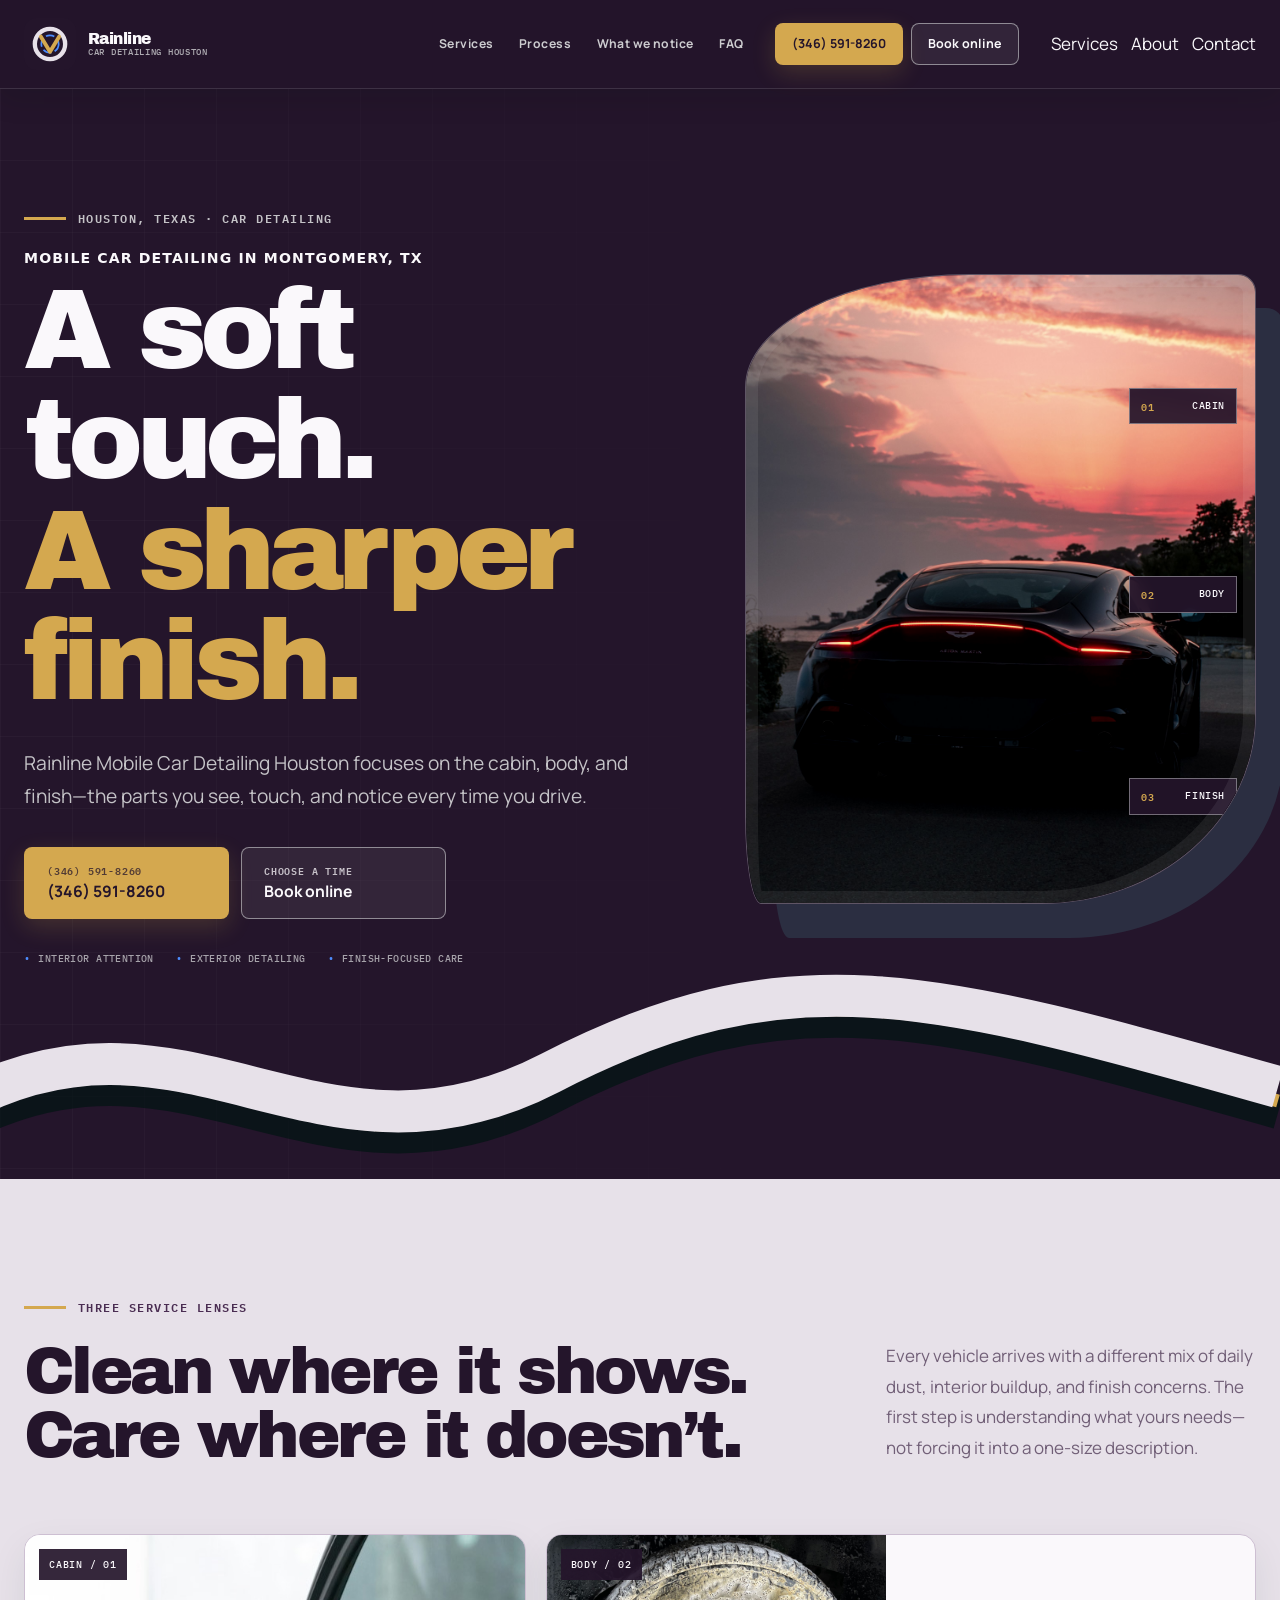
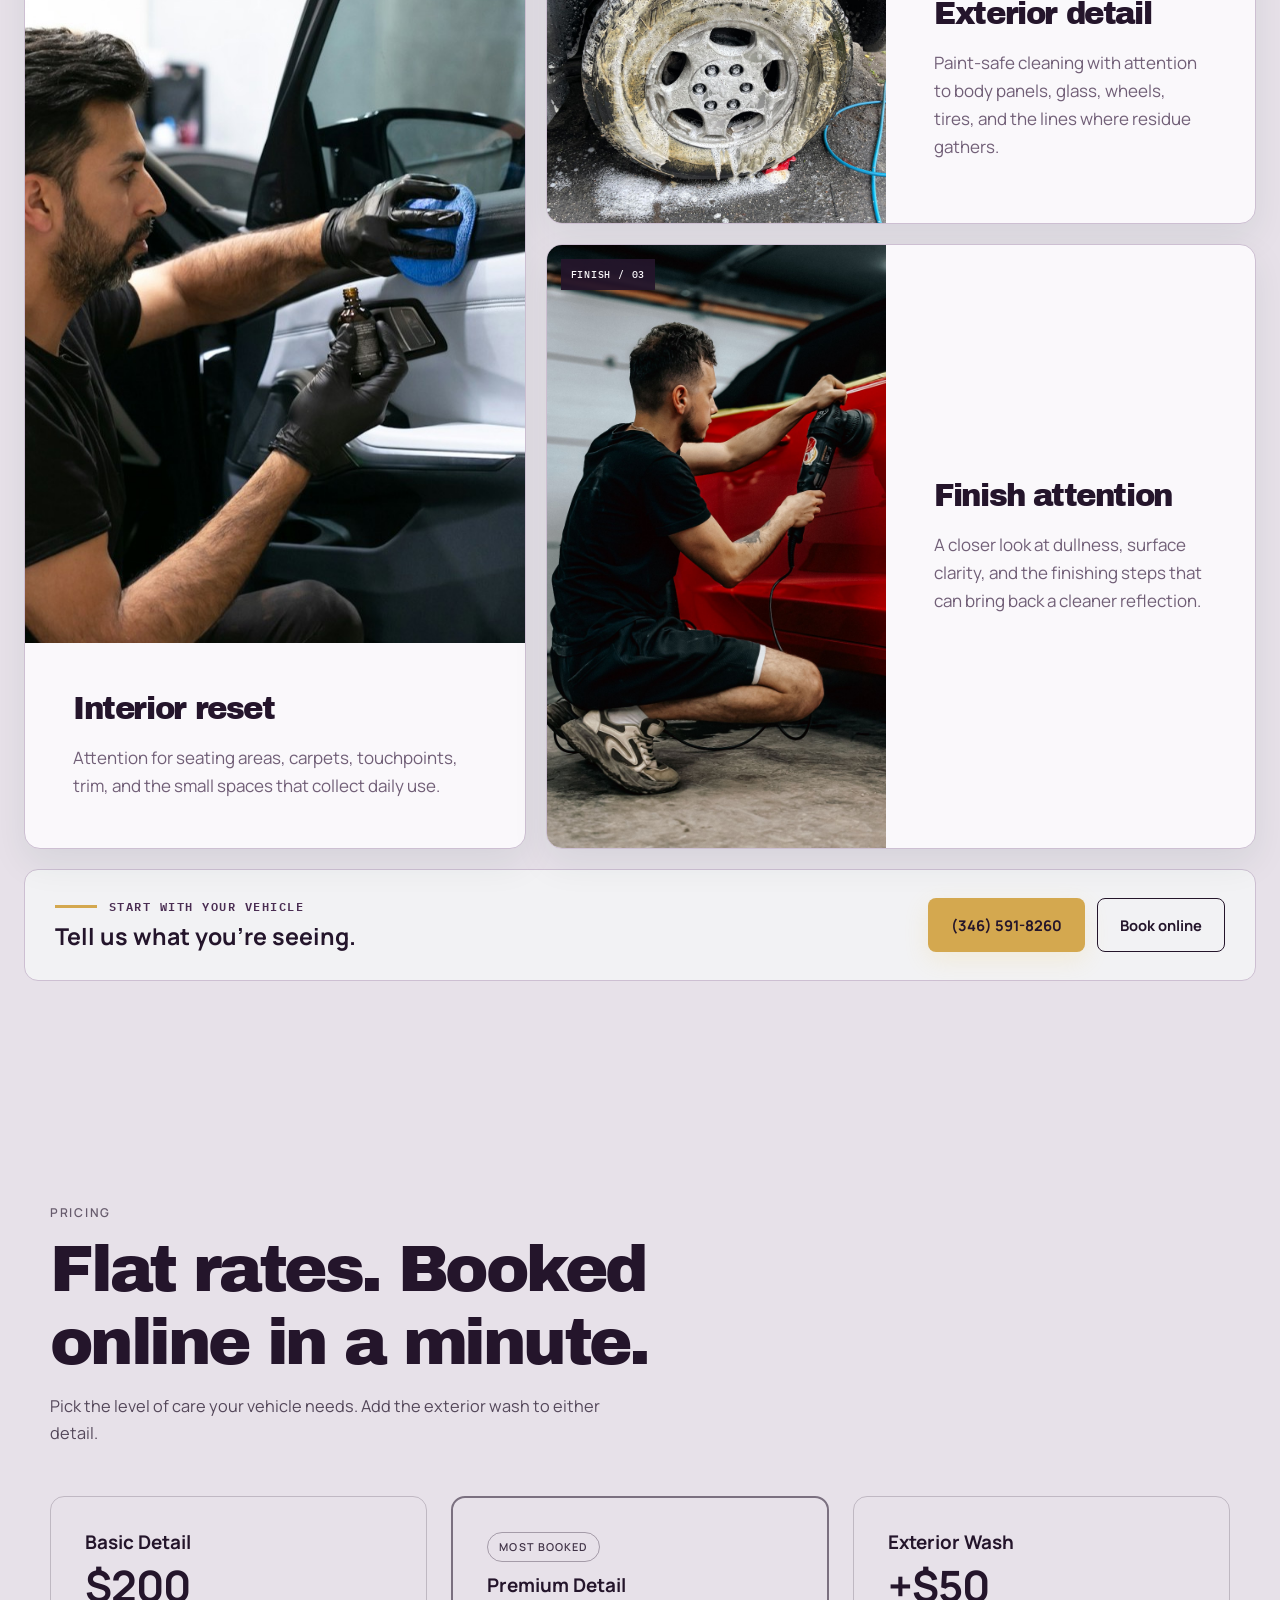
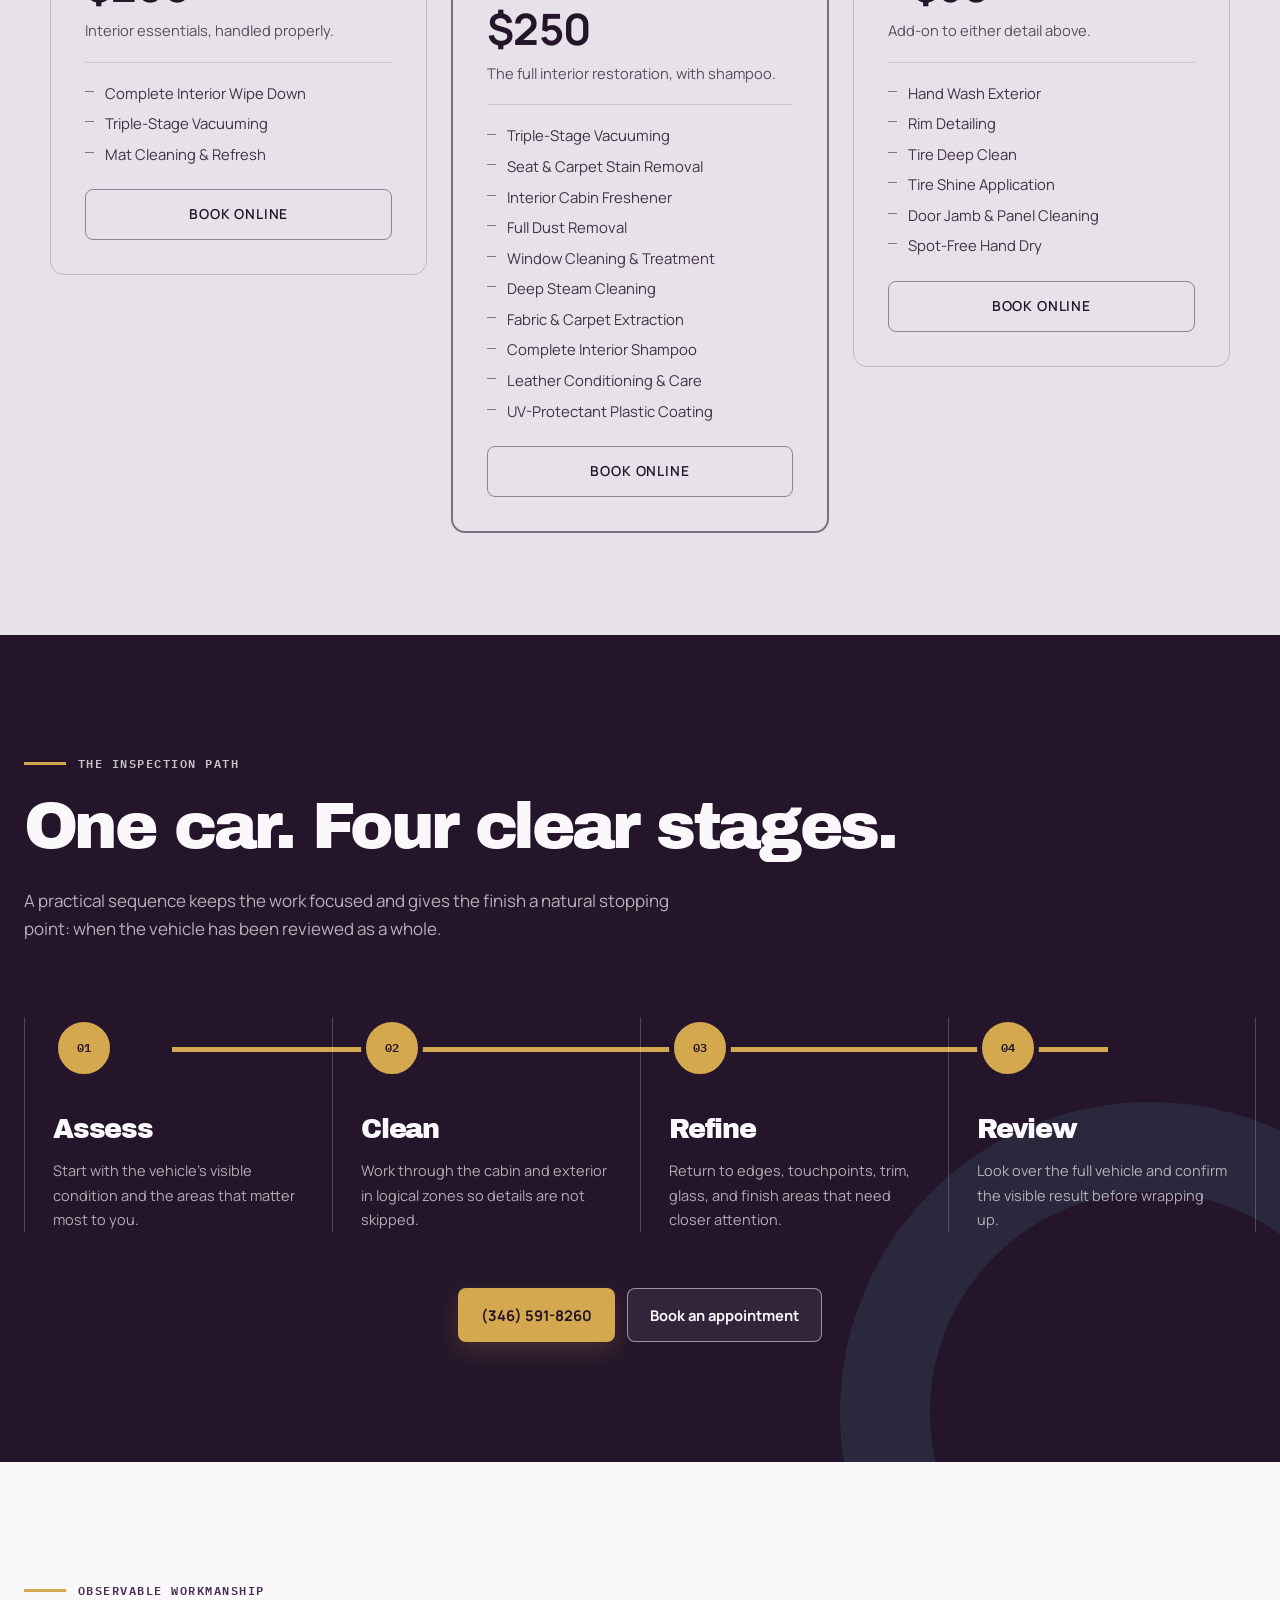
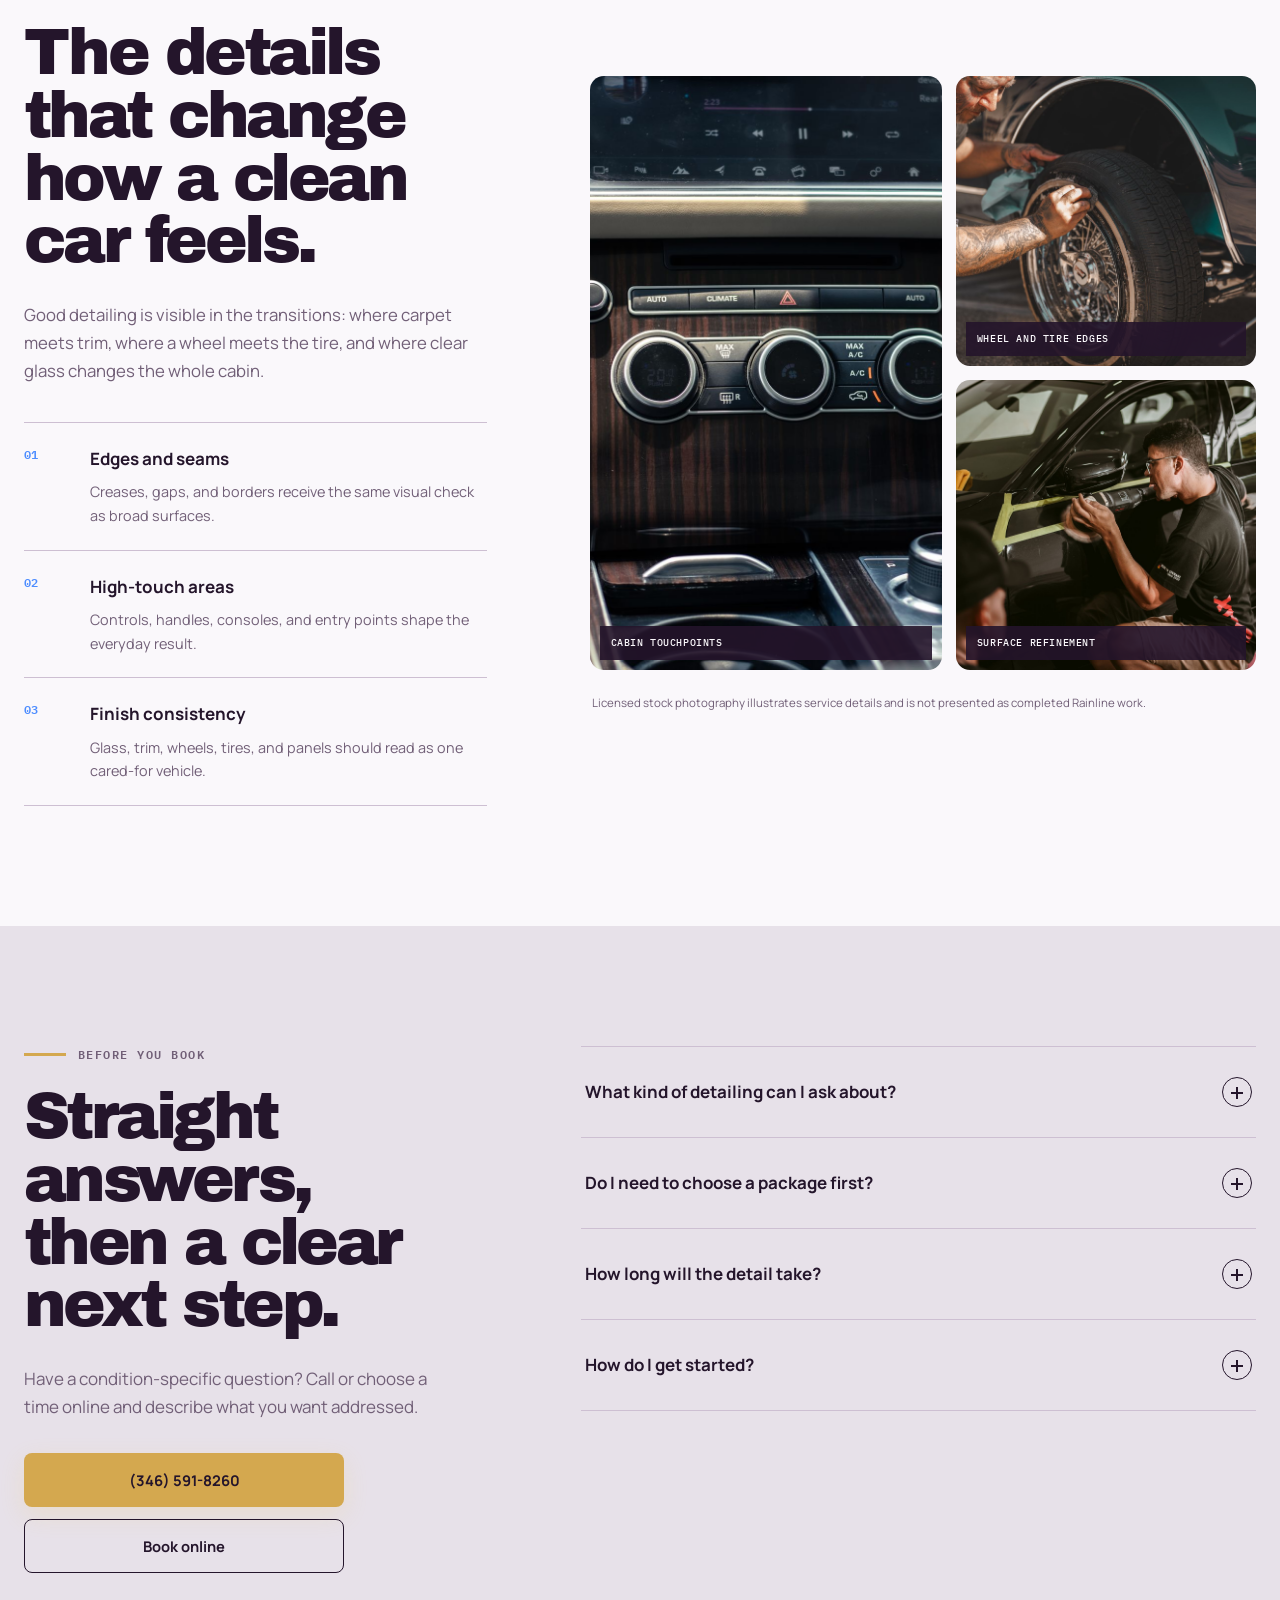
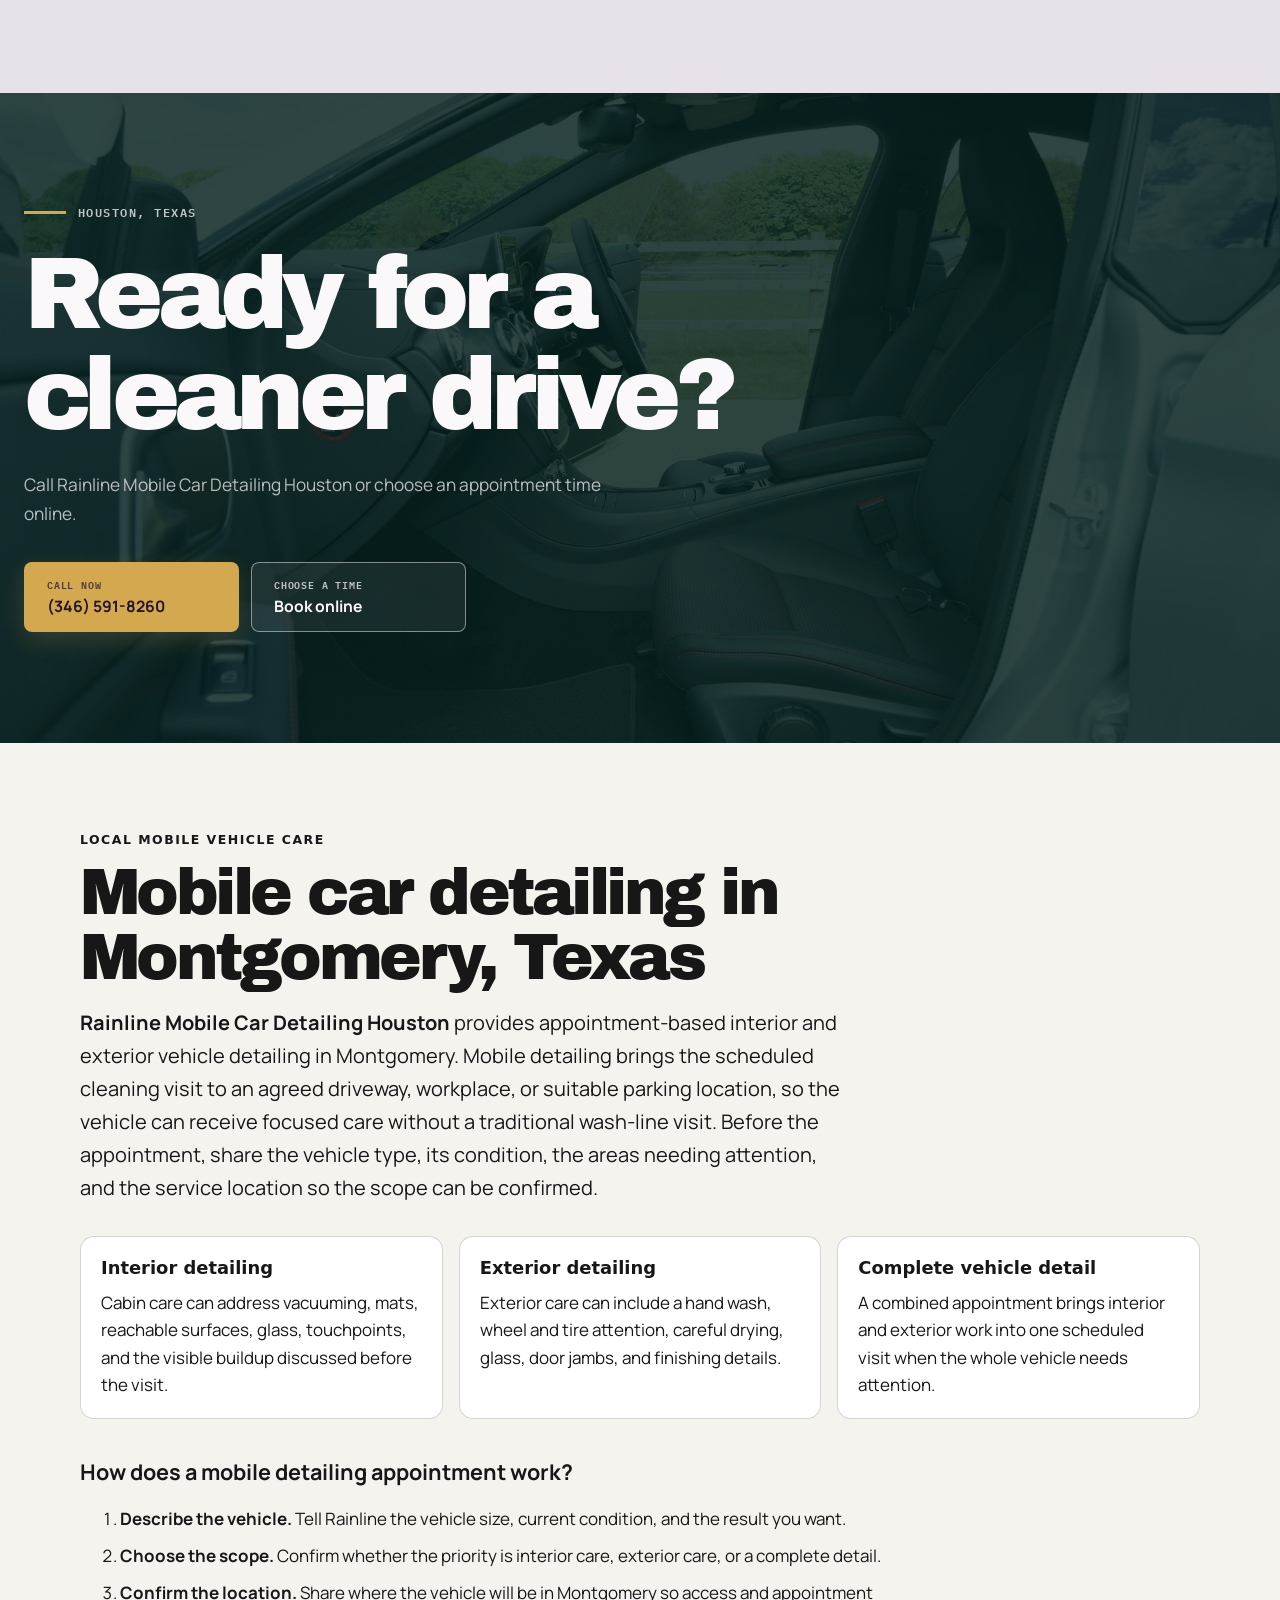
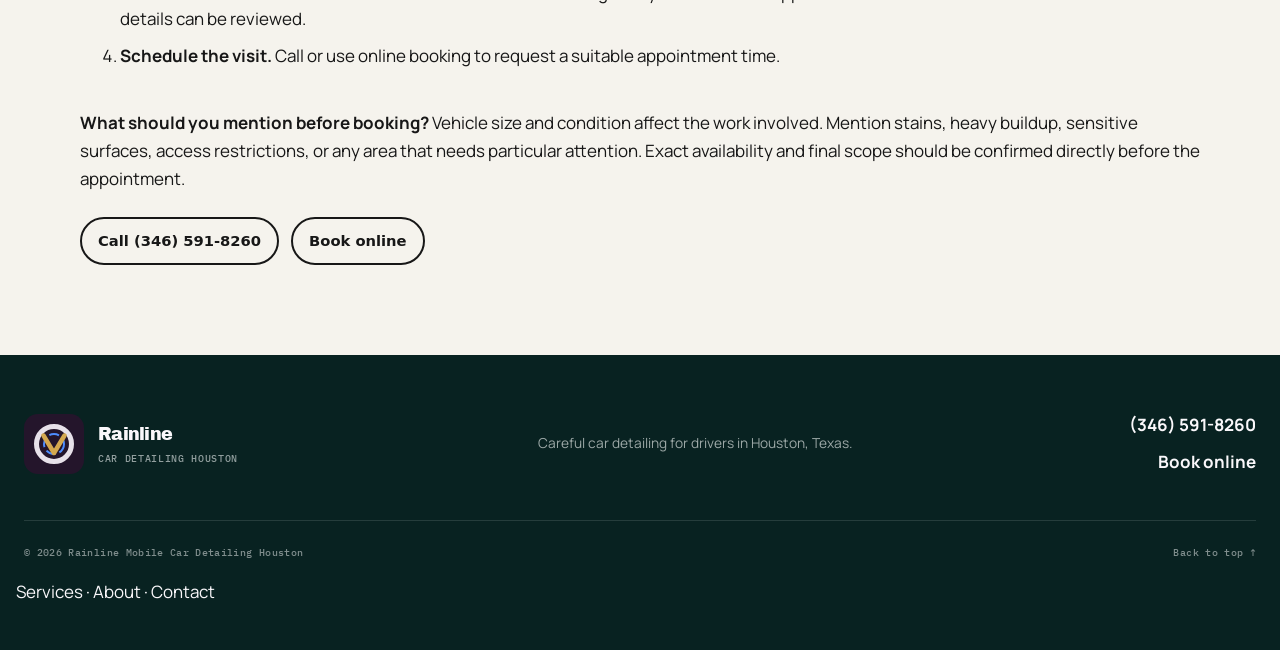
==== commit 561a7197: "Sync live site and add Cloudflare Workers deploy config Co-Authored-By: Claude Opus 5.5 <noreply@ant" ====
--- a/index.html
+++ b/index.html
@@ -3,90 +3,166 @@
   <head>
     <meta charset="utf-8">
     <meta name="viewport" content="width=device-width, initial-scale=1">
-    <title>Rainline Mobile Car Detailing Houston | Call or Book Online</title>
-    <meta name="description" content="Rainline Mobile Car Detailing Houston offers careful interior, exterior, and finish-focused car detailing in Houston, Texas. Call or book online.">
+    <title>Mobile Car Detailing in Montgomery, TX | Rainline</title>
     <meta name="theme-color" content="#24152b">
-    <meta name="robots" content="index,follow,max-image-preview:large">
     <link rel="canonical" href="https://rainline.shop/">
     <link rel="icon" href="assets/favicon.svg" type="image/svg+xml">
     <link rel="preload" href="assets/fonts/archivo-black.ttf" as="font" type="font/ttf" crossorigin>
     <link rel="preload" href="assets/hero-foam-car.jpg" as="image">
     <link rel="stylesheet" href="styles.css">
-    <meta property="og:type" content="website">
-    <meta property="og:title" content="Rainline Mobile Car Detailing Houston">
-    <meta property="og:description" content="Careful car detailing for the cabin, body, and finish. Call or book online in Houston, Texas.">
-    <meta property="og:url" content="https://rainline.shop/">
-    <meta property="og:image" content="https://rainline.shop/assets/hero-foam-car.jpg">
-    <meta property="og:locale" content="en_US">
-    <meta name="twitter:card" content="summary_large_image">
     <script type="application/ld+json">
-      {
-        "@context": "https://schema.org",
-        "@type": "LocalBusiness",
-        "name": "Rainline Mobile Car Detailing Houston",
-        "url": "https://rainline.shop/",
-        "telephone": "+1 346-591-8260",
-        "address": {
-          "@type": "PostalAddress",
-          "streetAddress": "8999 Grand Lake Estates Dr",
-          "addressLocality": "Montgomery",
-          "addressRegion": "TX",
-          "postalCode": "77316",
-          "addressCountry": "US"
-        },
-        "description": "Careful interior, exterior, and finish-focused car detailing for drivers in Houston, Texas.",
-        "areaServed": {
-          "@type": "City",
-          "name": "Houston, Texas"
-        },
-        "knowsAbout": [
-          "Car detailing",
-          "Interior car detailing",
-          "Exterior car detailing",
-          "Vehicle finish care"
-        ],
-        "priceRange": "$200-$250",
-        "makesOffer": [
-          {
-            "@type": "Offer",
-            "name": "Basic Detail",
-            "price": "200",
-            "priceCurrency": "USD",
-            "availability": "https://schema.org/InStock",
-            "itemOffered": {
-              "@type": "Service",
-              "name": "Basic Detail",
-              "description": "Interior essentials: complete interior wipe down, triple-stage vacuuming, and mat cleaning and refresh."
-            }
-          },
-          {
-            "@type": "Offer",
-            "name": "Premium Detail",
-            "price": "250",
-            "priceCurrency": "USD",
-            "availability": "https://schema.org/InStock",
-            "itemOffered": {
-              "@type": "Service",
-              "name": "Premium Detail",
-              "description": "The full interior restoration, including complete interior shampoo, deep steam cleaning, fabric and carpet extraction, and leather conditioning."
-            }
-          },
-          {
-            "@type": "Offer",
-            "name": "Exterior Wash",
-            "price": "50",
-            "priceCurrency": "USD",
-            "availability": "https://schema.org/InStock",
-            "itemOffered": {
-              "@type": "Service",
-              "name": "Exterior Wash",
-              "description": "Add-on exterior wash: hand wash, rim detailing, tire deep clean and shine, door jamb cleaning, and spot-free hand dry."
-            }
-          }
-        ]
+{
+  "@context": "https://schema.org",
+  "@type": "AutomotiveBusiness",
+  "name": "Rainline Mobile Car Detailing Houston",
+  "url": "https://rainline.shop/",
+  "telephone": "+1 346-591-8260",
+  "address": {
+    "@type": "PostalAddress",
+    "streetAddress": "8999 Grand Lake Estates Dr",
+    "addressLocality": "Montgomery",
+    "addressRegion": "TX",
+    "postalCode": "77316",
+    "addressCountry": "US"
+  },
+  "description": "Careful interior, exterior, and finish-focused car detailing for drivers in Houston, Texas.",
+  "areaServed": {
+    "@type": "City",
+    "name": "Montgomery",
+    "containedInPlace": {
+      "@type": "State",
+      "name": "Texas"
+    }
+  },
+  "knowsAbout": [
+    "Car detailing",
+    "Interior car detailing",
+    "Exterior car detailing",
+    "Vehicle finish care"
+  ],
+  "priceRange": "$200-$250",
+  "makesOffer": [
+    {
+      "@type": "Offer",
+      "name": "Basic Detail",
+      "price": "200",
+      "priceCurrency": "USD",
+      "availability": "https://schema.org/InStock",
+      "itemOffered": {
+        "@type": "Service",
+        "name": "Basic Detail",
+        "description": "Interior essentials: complete interior wipe down, triple-stage vacuuming, and mat cleaning and refresh."
       }
+    },
+    {
+      "@type": "Offer",
+      "name": "Premium Detail",
+      "price": "250",
+      "priceCurrency": "USD",
+      "availability": "https://schema.org/InStock",
+      "itemOffered": {
+        "@type": "Service",
+        "name": "Premium Detail",
+        "description": "The full interior restoration, including complete interior shampoo, deep steam cleaning, fabric and carpet extraction, and leather conditioning."
+      }
+    },
+    {
+      "@type": "Offer",
+      "name": "Exterior Wash",
+      "price": "50",
+      "priceCurrency": "USD",
+      "availability": "https://schema.org/InStock",
+      "itemOffered": {
+        "@type": "Service",
+        "name": "Exterior Wash",
+        "description": "Add-on exterior wash: hand wash, rim detailing, tire deep clean and shine, door jamb cleaning, and spot-free hand dry."
+      }
+    }
+  ],
+  "@id": "https://rainline.shop/#business",
+  "geo": {
+    "@type": "GeoCoordinates",
+    "latitude": 30.278681412911,
+    "longitude": -95.619932080119
+  },
+  "image": "https://rainline.shop/assets/hero-foam-car.jpg",
+  "contactPoint": {
+    "@type": "ContactPoint",
+    "telephone": "+1 346-591-8260",
+    "contactType": "customer service",
+    "areaServed": "US-TX",
+    "availableLanguage": "English"
+  }
+}
     </script>
-  </head>
+<!-- SEO-GEO:START -->
+  <meta name="description" content="Mobile car detailing in Montgomery, TX from Rainline, with interior cleaning, exterior hand washing, and complete details. Call or book online.">
+  <meta name="robots" content="index, follow, max-image-preview:large, max-snippet:-1, max-video-preview:-1">
+  <meta property="og:locale" content="en_US">
+  <meta property="og:type" content="website">
+  <meta property="og:site_name" content="Rainline">
+  <meta property="og:title" content="Mobile Car Detailing in Montgomery, TX | Rainline">
+  <meta property="og:description" content="Mobile car detailing in Montgomery, TX from Rainline, with interior cleaning, exterior hand washing, and complete details. Call or book online.">
+  <meta property="og:url" content="https://rainline.shop/">
+  <meta property="og:image" content="https://rainline.shop/assets/hero-foam-car.jpg">
+  <meta name="twitter:image" content="https://rainline.shop/assets/hero-foam-car.jpg">
+  <meta name="twitter:card" content="summary_large_image">
+  <meta name="twitter:title" content="Mobile Car Detailing in Montgomery, TX | Rainline">
+  <meta name="twitter:description" content="Mobile car detailing in Montgomery, TX from Rainline, with interior cleaning, exterior hand washing, and complete details. Call or book online.">
+  <style id="seo-geo-styles">
+    .seo-local-intent { display:block; margin:0 0 .55rem; font:700 clamp(.78rem,1.1vw,.95rem)/1.2 system-ui,sans-serif; letter-spacing:.08em; text-transform:uppercase; }
+    .seo-geo-section { background:#f5f3ed; color:#171717; padding:clamp(3.5rem,7vw,6.5rem) clamp(1.25rem,5vw,5rem); }
+    .seo-geo-inner { width:min(1120px,100%); margin:0 auto; }
+    .seo-geo-kicker { margin:0 0 .75rem; font:700 .78rem/1.2 system-ui,sans-serif; letter-spacing:.12em; text-transform:uppercase; }
+    .seo-geo-section h2 { max-width:22ch; margin:0 0 1rem; color:inherit; font-size:clamp(2rem,5vw,4rem); line-height:1.02; }
+    .seo-geo-answer { max-width:760px; margin:0 0 2rem; font-size:clamp(1.05rem,2vw,1.25rem); line-height:1.65; }
+    .seo-geo-grid { display:grid; grid-template-columns:repeat(3,minmax(0,1fr)); gap:1rem; margin:2rem 0; }
+    .seo-geo-card { border:1px solid rgba(23,23,23,.18); border-radius:14px; padding:1.25rem; background:#fff; }
+    .seo-geo-card h3 { margin:0 0 .6rem; color:inherit; font:700 1.12rem/1.25 system-ui,sans-serif; }
+    .seo-geo-card p { margin:0; line-height:1.6; }
+    .seo-geo-steps { max-width:820px; margin:2.5rem 0; }
+    .seo-geo-steps li { margin:.65rem 0; line-height:1.55; }
+    .seo-geo-actions { display:flex; flex-wrap:wrap; gap:.75rem; margin-top:1.5rem; }
+    .seo-geo-action { display:inline-flex; align-items:center; min-height:48px; padding:.75rem 1rem; border:2px solid currentColor; border-radius:999px; color:inherit; font:700 .92rem/1 system-ui,sans-serif; text-decoration:none; }
+    @media (max-width:760px) { .seo-geo-grid { grid-template-columns:1fr; } }
+  </style>
+<!-- SEO-GEO:END -->
+  <script id="seo-geo-entity-schema" type="application/ld+json">
+{
+  "@context": "https://schema.org",
+  "@graph": [
+    {
+      "@type": "WebSite",
+      "@id": "https://rainline.shop/#website",
+      "url": "https://rainline.shop/",
+      "name": "Rainline Mobile Car Detailing Houston",
+      "inLanguage": "en-US",
+      "publisher": {
+        "@id": "https://rainline.shop/#business"
+      }
+    },
+    {
+      "@type": "Service",
+      "@id": "https://rainline.shop/#mobile-car-detailing",
+      "name": "Mobile Car Detailing in Montgomery, Texas",
+      "serviceType": "Mobile car detailing",
+      "provider": {
+        "@id": "https://rainline.shop/#business"
+      },
+      "areaServed": {
+        "@type": "City",
+        "name": "Montgomery",
+        "containedInPlace": {
+          "@type": "State",
+          "name": "Texas"
+        }
+      },
+      "url": "https://rainline.shop/#services"
+    }
+  ]
+}
+  </script>
+<style id="SEO-NEXT-NAV-CSS">.seo-next-nav{display:flex;gap:.8rem;flex-wrap:wrap}.seo-next-footer-nav{padding:1rem}.seo-next-footer-nav a{color:inherit}</style></head>
   <body>
     <a class="skip-link" href="#main-content">Skip to content</a>
 
@@ -116,7 +192,7 @@
             <a class="button button-call button-small" href="tel:+13465918260" aria-label="Call Rainline at (346) 591-8260">(346) 591-8260</a>
             <a class="button button-book button-small" href="https://cal.com/sumitdatta/auto-detail-service">Book online</a>
           </div>
-        </nav>
+        <!-- SEO-NEXT-NAV:START --><div class="seo-next-nav" aria-label="Expanded site pages"><a href="/services/">Services</a><a href="/about/">About</a><a href="/contact/">Contact</a></div><!-- SEO-NEXT-NAV:END --></nav>
       </div>
     </header>
 
@@ -125,7 +201,7 @@
         <div class="hero-grid shell">
           <div class="hero-copy">
             <p class="eyebrow light"><span></span> Houston, Texas · Car detailing</p>
-            <h1>A soft touch. <em>A sharper finish.</em></h1>
+            <h1><span class="seo-local-intent" data-seo-local-intent>Mobile Car Detailing in Montgomery, TX</span>A soft touch. <em>A sharper finish.</em></h1>
             <p class="hero-lede">Rainline Mobile Car Detailing Houston focuses on the cabin, body, and finish—the parts you see, touch, and notice every time you drive.</p>
             <div class="action-pair hero-actions">
               <a class="button button-call" href="tel:+13465918260">
@@ -387,7 +463,47 @@
           </div>
         </div>
       </section>
-    </main>
+    <!-- SEO-GEO-LOCAL:START -->
+    <section class="seo-geo-section" id="local-detailing" aria-labelledby="local-detailing-title">
+      <div class="seo-geo-inner">
+        <p class="seo-geo-kicker">Local mobile vehicle care</p>
+        <h2 id="local-detailing-title">Mobile car detailing in Montgomery, Texas</h2>
+        <p class="seo-geo-answer"><strong>Rainline Mobile Car Detailing Houston</strong> provides appointment-based interior and exterior vehicle detailing in Montgomery. Mobile detailing brings the scheduled cleaning visit to an agreed driveway, workplace, or suitable parking location, so the vehicle can receive focused care without a traditional wash-line visit. Before the appointment, share the vehicle type, its condition, the areas needing attention, and the service location so the scope can be confirmed.</p>
+
+        <div class="seo-geo-grid" aria-label="Available detailing options">
+          <article class="seo-geo-card">
+            <h3>Interior detailing</h3>
+            <p>Cabin care can address vacuuming, mats, reachable surfaces, glass, touchpoints, and the visible buildup discussed before the visit.</p>
+          </article>
+          <article class="seo-geo-card">
+            <h3>Exterior detailing</h3>
+            <p>Exterior care can include a hand wash, wheel and tire attention, careful drying, glass, door jambs, and finishing details.</p>
+          </article>
+          <article class="seo-geo-card">
+            <h3>Complete vehicle detail</h3>
+            <p>A combined appointment brings interior and exterior work into one scheduled visit when the whole vehicle needs attention.</p>
+          </article>
+        </div>
+
+        <div class="seo-geo-steps">
+          <h3>How does a mobile detailing appointment work?</h3>
+          <ol>
+            <li><strong>Describe the vehicle.</strong> Tell Rainline the vehicle size, current condition, and the result you want.</li>
+            <li><strong>Choose the scope.</strong> Confirm whether the priority is interior care, exterior care, or a complete detail.</li>
+            <li><strong>Confirm the location.</strong> Share where the vehicle will be in Montgomery so access and appointment details can be reviewed.</li>
+            <li><strong>Schedule the visit.</strong> Call or use online booking to request a suitable appointment time.</li>
+          </ol>
+        </div>
+
+        <p><strong>What should you mention before booking?</strong> Vehicle size and condition affect the work involved. Mention stains, heavy buildup, sensitive surfaces, access restrictions, or any area that needs particular attention. Exact availability and final scope should be confirmed directly before the appointment.</p>
+        <div class="seo-geo-actions">
+          <a class="seo-geo-action" href="tel:+13465918260">Call (346) 591-8260</a>
+          <a class="seo-geo-action" href="https://cal.com/sumitdatta/auto-detail-service" target="_blank" rel="noopener">Book online</a>
+        </div>
+      </div>
+    </section>
+<!-- SEO-GEO-LOCAL:END -->
+  </main>
 
     <footer class="site-footer">
       <div class="shell footer-grid">
@@ -405,7 +521,7 @@
         <span>© <span data-year>2026</span> Rainline Mobile Car Detailing Houston</span>
         <a href="#top">Back to top ↑</a>
       </div>
-    </footer>
+    <!-- SEO-NEXT-NAV:START --><nav class="seo-next-footer-nav" aria-label="Expanded footer navigation"><a href="/services/">Services</a> · <a href="/about/">About</a> · <a href="/contact/">Contact</a></nav><!-- SEO-NEXT-NAV:END --></footer>
 
     <div class="mobile-sticky" aria-label="Contact options">
       <a class="sticky-call" href="tel:+13465918260"><span>Call</span><strong>(346) 591-8260</strong></a>
